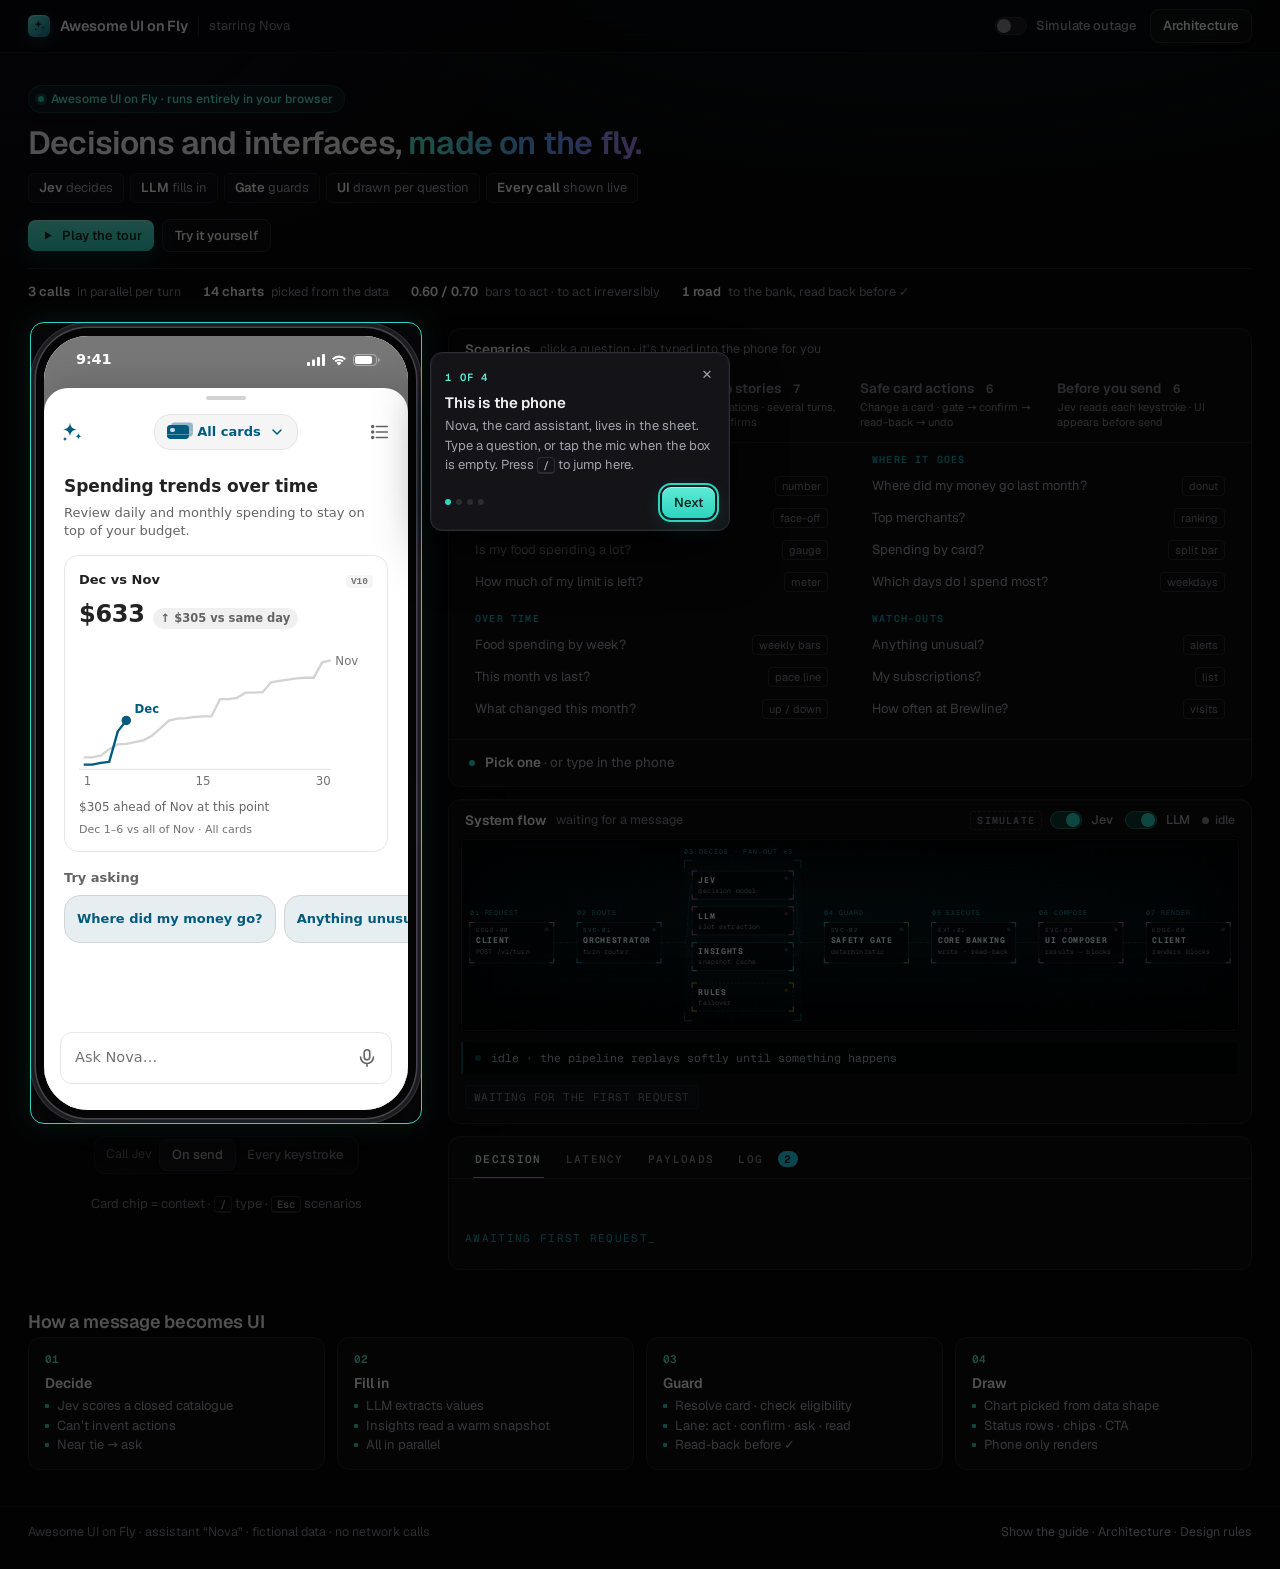
==== index.html @ 63ccb76f "Publish Awesome UI on Fly showcase" ====
<!doctype html>
<html lang="en">
<head>
  <meta charset="utf-8">
  <meta http-equiv="Content-Security-Policy" content="default-src 'self'; script-src 'self'; style-src 'self' 'unsafe-inline'; img-src 'self' data:; font-src 'self'; connect-src 'none'; media-src 'none'; object-src 'none'; frame-src 'none'; worker-src 'none'; base-uri 'self'; form-action 'none'">
  <meta name="viewport" content="width=device-width, initial-scale=1">
  <title>Awesome UI on Fly</title>
  <meta name="description" content="A card assistant that decides and builds its UI on the fly — with every model call, score and latency visible.">
  <link rel="icon" href="data:image/svg+xml,%3Csvg xmlns=%22http://www.w3.org/2000/svg%22 viewBox=%220 0 32 32%22%3E%3Crect width=%2232%22 height=%2232%22 rx=%228%22 fill=%22%230e7490%22/%3E%3Cpath fill=%22%23ecfeff%22 d=%22M13 6c.7 5.8 3.4 8.5 9.2 9.2-5.8.7-8.5 3.4-9.2 9.2-.7-5.8-3.4-8.5-9.2-9.2 5.8-.7 8.5-3.4 9.2-9.2z%22/%3E%3C/svg%3E">
  <meta name="theme-color" content="#08080a">
  <meta property="og:title" content="Awesome UI on Fly">
  <meta property="og:description" content="Decisions and interfaces made on the fly — every model call, score and timing shown live.">
  <meta property="og:type" content="website">
  <!-- Share preview. Once the site is live, change og-image.png below to its FULL address,
       e.g. https://<you>.github.io/<repo>/og-image.png — LinkedIn and Facebook need an absolute URL. -->
  <meta property="og:image" content="og-image.png">
  <meta property="og:image:width" content="1200">
  <meta property="og:image:height" content="630">
  <meta property="og:image:alt" content="Awesome UI on Fly — a phone drawing a spending chart on the fly, beside a live HUD of the Jev, LLM and insights calls.">
  <meta name="twitter:card" content="summary_large_image">
  <meta name="twitter:title" content="Awesome UI on Fly">
  <meta name="twitter:description" content="Decisions and interfaces made on the fly — every model call, score and timing shown live.">
  <meta name="twitter:image" content="og-image.png">
  <link rel="preload" href="fonts/geist.woff2" as="font" type="font/woff2" crossorigin>
  <link rel="stylesheet" href="site.css?v=39">
  <link rel="stylesheet" href="phone.css?v=39">
</head>
<body>
  <header class="top">
    <a class="brand" href="#"><span class="mark"><svg viewBox="0 0 24 24"><use href="#i-sparkle"/></svg></span><b>Awesome UI on Fly</b><span class="tagline">starring Nova</span></a>
    <label class="tg" title="Simulation only — no real model is called. Jev and the LLM time out; the rules fallback answers."><input type="checkbox" id="outage" aria-label="Simulate a model outage"><span></span><b class="full">Simulate outage</b><b class="short">Outage</b></label>
    <a class="btn sm" href="architecture.html"><span class="full">Architecture</span><span class="short">Docs</span></a>
  </header>

  <section class="hero">
    <span class="eyebrow"><i></i>Awesome UI on Fly · runs entirely in your browser</span>
      <h1>Decisions and interfaces, <em>made on the fly.</em></h1>
      <ul class="points">
        <li><b>Jev</b> decides</li><li><b>LLM</b> fills in</li><li><b>Gate</b> guards</li><li><b>UI</b> drawn per question</li><li><b>Every call</b> shown live</li>
      </ul>
      <div class="hero-cta">
        <button class="btn primary" id="tour"><svg viewBox="0 0 24 24" fill="currentColor"><path d="M8 5.5v13l10.5-6.5z"/></svg>Play the tour</button>
        <a class="btn" href="#try">Try it yourself</a>
      </div>
    <div class="stats">
      <span class="stat"><b>3 calls</b>in parallel per turn</span>
      <span class="stat"><b>14 charts</b>picked from the data</span>
      <span class="stat"><b>0.60 / 0.70</b>bars to act · to act irreversibly</span>
      <span class="stat"><b>1 road</b>to the bank, read back before ✓</span>
    </div>
  </section>

  <main class="stage">
    <section class="phone-col">
      <div class="phone">
        <div class="screen">
          <div class="statusbar" id="statusbar"><span id="clock">9:41</span>
            <span class="sb-icons">
              <svg viewBox="0 0 18 12"><rect x="0" y="8" width="3" height="4" rx="1" fill="currentColor"/><rect x="5" y="5.5" width="3" height="6.5" rx="1" fill="currentColor"/><rect x="10" y="3" width="3" height="9" rx="1" fill="currentColor"/><rect x="15" y="0" width="3" height="12" rx="1" fill="currentColor"/></svg>
              <svg viewBox="0 0 16 12"><path d="M8 11.5 5.6 9a3.4 3.4 0 0 1 4.8 0zM3.4 6.8a6.5 6.5 0 0 1 9.2 0l-1.5 1.5a4.4 4.4 0 0 0-6.2 0zM1 4.4a9.9 9.9 0 0 1 14 0l-1.5 1.5a7.8 7.8 0 0 0-11 0z" fill="currentColor"/></svg>
              <svg viewBox="0 0 27 12"><rect x=".5" y=".5" width="23" height="11" rx="3.5" fill="none" stroke="currentColor" opacity=".4"/><rect x="2" y="2" width="17" height="8" rx="2" fill="currentColor"/><path d="M25 4v4a2 2 0 0 0 0-4z" fill="currentColor" opacity=".4"/></svg>
            </span>
          </div>

          <div class="host" id="host"></div>
          <button class="fab" id="fab" aria-label="Open Nova"><svg viewBox="0 0 24 24"><use href="#i-sparkle"/></svg><span class="dot"></span></button>
          <div class="scrim off" id="scrim"></div>

          <section class="sheet off" id="sheet" aria-label="Nova assistant">
            <button class="handle" id="handle" aria-label="Close"></button>
            <header class="sheet-head" id="sheet-head">
              <span class="sparkle"><svg viewBox="0 0 24 24"><use href="#i-sparkle"/></svg></span>
              <button class="card-chip" id="card-chip" aria-haspopup="dialog"></button>
              <button class="icon-btn" id="activity" aria-label="What Nova changed"><svg viewBox="0 0 24 24" fill="none" stroke="currentColor" stroke-width="1.8" stroke-linecap="round"><path d="M8 6h12M8 12h12M8 18h12"/><circle cx="4" cy="6" r="1" fill="currentColor"/><circle cx="4" cy="12" r="1" fill="currentColor"/><circle cx="4" cy="18" r="1" fill="currentColor"/></svg><span class="badge" id="badge"></span></button>
            </header>
            <div class="chat" id="chat"></div>
            <div class="tray" id="tray" hidden></div>
            <form class="inputbar" id="composer" autocomplete="off">
              <input id="input" placeholder="Ask Nova…" aria-label="Message Nova">
              <button class="trail" id="trail" aria-label="Send">
                <svg class="i-mic" viewBox="0 0 24 24" fill="none" stroke="currentColor" stroke-width="1.8" stroke-linecap="round"><rect x="9" y="3" width="6" height="11" rx="3"/><path d="M5 11a7 7 0 0 0 14 0M12 18v3"/></svg>
                <svg class="i-send" viewBox="0 0 24 24"><path d="M3.4 20.4 21 12 3.4 3.6l-.01 6.53L15 12 3.39 13.87z" fill="currentColor"/></svg>
              </button>
            </form>
          </section>

          <div class="picker" id="picker" hidden></div>
        </div>
      </div>
      <div class="under">
        <div class="seg" id="mode-seg" role="radiogroup" aria-label="When to call Jev"><span class="seg-l">Call Jev</span><button data-mode="send" class="on" role="radio" aria-checked="true">On send</button><button data-mode="live" role="radio" aria-checked="false">Every keystroke</button></div>
        <p class="caption">Card chip = context · <span class="kbd">/</span> type · <span class="kbd">Esc</span> scenarios</p>
      </div>
    </section>

    <section class="inspector">
      <div class="panel" id="try">
        <div class="ph"><h2>Scenarios</h2><small>click a question · it’s typed into the phone for you</small></div>
        <div class="scen-tabs" id="scen-tabs" role="tablist" aria-label="Scenario groups"></div>
        <div class="scen" id="scenarios" role="tabpanel"></div>
        <div class="narrate" id="narrate"><span class="np"><i class="np-dot"></i><span><b>Pick one</b> · or type in the phone</span></span></div>
      </div>

      <div class="panel" id="flow-panel">
        <div class="ph"><h2>System flow</h2><small id="trace-label">waiting for a message</small><div class="r"><span class="sim-l" title="Simulation only — no real model is called">Simulate</span><label class="tg" title="Simulation only · turn Jev off and the LLM decides instead; the typing tray goes quiet"><input type="checkbox" data-model="jev" checked aria-label="Simulate Jev up or down"><span></span>Jev</label><label class="tg" title="Simulation only · turn the LLM off and rules extract the values"><input type="checkbox" data-model="llm" checked aria-label="Simulate LLM up or down"><span></span>LLM</label><span class="live" id="live"><i></i>idle</span></div></div>
        <div class="flow-wrap"><svg id="flow" role="img" aria-label="Request pipeline: client, orchestrator, then Jev, LLM and Insights in parallel (rules as fallback), safety gate, core banking, UI composer, back to the client. It animates each live request; the line below describes the current stage."></svg></div>
        <div class="flow-say" id="flow-say"><i></i><span>idle · the pipeline replays softly until something happens</span></div>
        <div class="summary" id="summary"><span>Waiting for the first request</span></div>
      </div>

      <div class="panel" id="inspect-panel">
        <div class="tabbar" role="tablist" aria-label="Request details">
          <button role="tab" id="t-scores" aria-controls="p-scores" data-tab="scores" class="on">Decision</button>
          <button role="tab" id="t-latency" aria-controls="p-latency" data-tab="latency">Latency</button>
          <button role="tab" id="t-payload" aria-controls="p-payload" data-tab="payload">Payloads</button>
          <button role="tab" id="t-log" aria-controls="p-log" data-tab="log">Log <i id="log-count"></i></button>
        </div>
        <div class="tab on" id="p-scores" role="tabpanel" aria-labelledby="t-scores" data-pane="scores">
          <div class="sub"><small id="scores-text"></small><div id="score-tabs" class="mini-tabs" role="tablist" aria-label="Message parts"></div></div>
          <div id="scores"><p class="hud-empty">awaiting first request<i>_</i></p></div>
        </div>
        <div class="tab" id="p-latency" role="tabpanel" aria-labelledby="t-latency" data-pane="latency"><div id="waterfall"><p class="empty hud-empty">awaiting first request<i>_</i></p></div></div>
        <div class="tab" id="p-payload" role="tabpanel" aria-labelledby="t-payload" data-pane="payload">
          <div class="sub"><small id="json-title">Click a row in Latency to inspect it</small>
            <div class="mini-tabs" id="side-tabs" role="tablist" aria-label="Payload side"><button role="tab" data-side="req">Request</button><button role="tab" data-side="res" class="on">Response</button></div></div>
          <pre id="json" class="json"><span class="hud-empty">select a span in Latency<i>_</i></span></pre>
        </div>
        <div class="tab" id="p-log" role="tabpanel" aria-labelledby="t-log" data-pane="log"><ol id="log" class="log"></ol></div>
      </div>
    </section>
  </main>

  <section class="how">
    <h2>How a message becomes UI</h2>
    <div class="steps">
      <div class="step"><b>Decide</b><ul><li>Jev scores a closed catalogue</li><li>Can’t invent actions</li><li>Near tie → ask</li></ul></div>
      <div class="step"><b>Fill in</b><ul><li>LLM extracts values</li><li>Insights read a warm snapshot</li><li>All in parallel</li></ul></div>
      <div class="step"><b>Guard</b><ul><li>Resolve card · check eligibility</li><li>Lane: act · confirm · ask · read</li><li>Read-back before ✓</li></ul></div>
      <div class="step"><b>Draw</b><ul><li>Chart picked from data shape</li><li>Status rows · chips · CTA</li><li>Phone only renders</li></ul></div>
    </div>
  </section>

  <footer class="foot"><span>Awesome UI on Fly · assistant “Nova” · fictional data · no network calls</span><span><button class="linkish" id="guide-again" type="button">Show the guide</button> · <a href="architecture.html">Architecture</a> · <a href="architecture.html#rules">Design rules</a></span></footer>

  <svg width="0" height="0" style="position:absolute" aria-hidden="true"><defs>
    <symbol id="i-sparkle" viewBox="0 0 24 24"><path fill="currentColor" d="M10 2.5c.5 4.4 2.6 6.5 7 7-4.4.5-6.5 2.6-7 7-.5-4.4-2.6-6.5-7-7 4.4-.5 6.5-2.6 7-7zM18.5 13c.25 2 1.2 3 3.2 3.2-2 .25-3 1.2-3.2 3.2-.25-2-1.2-3-3.2-3.2 2-.25 3-1.2 3.2-3.2zM5 16.5c.2 1.5.9 2.2 2.4 2.4-1.5.2-2.2.9-2.4 2.4-.2-1.5-.9-2.2-2.4-2.4 1.5-.2 2.2-.9 2.4-2.4z"/></symbol>
  </defs></svg>

  <script src="js/a11y.js?v=39"></script>
  <script src="js/flowgraph.js?v=39"></script>
  <script src="js/data.js?v=39"></script>
  <script src="js/jev.js?v=39"></script>
  <script src="js/llm.js?v=39"></script>
  <script src="js/insights.js?v=39"></script>
  <script src="js/engine.js?v=39"></script>
  <script src="js/charts.js?v=39"></script>
  <script src="js/phone.js?v=39"></script>
  <script src="js/inspector.js?v=39"></script>
  <script src="js/main.js?v=39"></script>
  <script src="js/guide.js?v=39"></script>
</body>
</html>
---- site.css ----
/* Site chrome: everything outside the phone. */
/* Geist + Geist Mono (SIL Open Font License, fonts/OFL.txt) — bundled, no network. */
@font-face { font-family: "Geist"; src: url("fonts/geist.woff2") format("woff2"); font-weight: 100 900; font-style: normal; font-display: swap; }
@font-face { font-family: "Geist Mono"; src: url("fonts/geist-mono.woff2") format("woff2"); font-weight: 100 900; font-style: normal; font-display: swap; }

:root {
  --bg: #08080a; --surface: #0e0e11; --surface-2: #141418; --surface-3: #1b1b21;
  --border: #212127; --border-2: #2c2c34; --text: #f2f2f4; --text-2: #a3a3ad; --text-3: #86868f; --hud-dim: #22d3eebb; --hud-mute: #7f959a;
  --accent: #2dd4bf; --accent-2: #5eead4; --accent-dim: #0c2f2b; --blue: #60a5fa; --violet: #a78bfa; --pink: #f472b6;
  --ok: #4ade80; --warn: #fbbf24; --bad: #f87171;
  --display: "Geist", "SF Pro Display", -apple-system, BlinkMacSystemFont, "Segoe UI Variable Display", "Segoe UI", system-ui, sans-serif;
  --sans: "Geist", "SF Pro Text", -apple-system, BlinkMacSystemFont, "Segoe UI Variable Text", "Segoe UI", system-ui, sans-serif;
  --mono: "Geist Mono", "SF Mono", ui-monospace, "JetBrains Mono", Menlo, Consolas, monospace;
  --ease: cubic-bezier(.2, .7, .3, 1);
  font-family: var(--sans); -webkit-font-smoothing: antialiased; -moz-osx-font-smoothing: grayscale; font-feature-settings: "ss01", "ss02";
}
* { box-sizing: border-box; }
html { background: var(--bg); scroll-behavior: smooth; }
body { margin: 0; color: var(--text); font-size: 14px; line-height: 1.5; min-height: 100vh;
  background:
    radial-gradient(1100px 520px at 72% -180px, #0f3b3a66, transparent 70%),
    radial-gradient(700px 400px at 5% 0%, #1b1a3a55, transparent 70%),
    var(--bg); }
body::before { content: ""; position: fixed; inset: 0; pointer-events: none; z-index: -1; opacity: .35;
  background-image: radial-gradient(#ffffff14 1px, transparent 1px); background-size: 24px 24px;
  mask-image: linear-gradient(to bottom, #000, transparent 70%); }
button { font: inherit; color: inherit; cursor: pointer; }
button:disabled { cursor: default; }
a { color: inherit; }
:focus-visible { outline: 2px solid var(--accent); outline-offset: 2px; border-radius: 6px; }

/* ── top bar ─────────────────────────────────────────────────────────── */
.top { position: sticky; top: 0; z-index: 40; display: flex; align-items: center; gap: 14px; padding: 9px 28px;
  background: #08080ab8; backdrop-filter: saturate(160%) blur(14px); border-bottom: 1px solid #ffffff0d; flex-wrap: wrap; }
.brand { display: flex; align-items: center; gap: 10px; margin-right: auto; text-decoration: none; }
.mark { width: 22px; height: 22px; border-radius: 6px; display: grid; place-items: center; color: #042522;
  background: linear-gradient(140deg, #5eead4, #0e7490); box-shadow: inset 0 1px 0 #ffffff55, 0 4px 14px #2dd4bf33; }
.mark svg { width: 13px; height: 13px; }
.brand b { font: 600 14.5px var(--display); letter-spacing: -.2px; }
.brand .tagline { color: var(--text-3); font-size: 13px; padding-left: 10px; border-left: 1px solid var(--border-2); }
.seg { display: inline-flex; background: #ffffff08; border: 1px solid var(--border); border-radius: 10px; padding: 3px; }
.seg button { border: 0; background: none; color: var(--text-2); border-radius: 7px; padding: 5px 12px; font-size: 13px; font-weight: 500; transition: background .2s, color .2s; }
.seg button.on { background: var(--surface-3); color: var(--text); box-shadow: 0 0 0 1px var(--border-2), 0 2px 6px #0008; }
.seg-l { align-self: center; color: var(--text-3); font-size: 12.5px; padding: 0 8px; }
.tg { display: inline-flex; align-items: center; gap: 9px; color: var(--text-2); font-size: 13px; font-weight: 500; cursor: pointer; user-select: none; }
.tg input { position: absolute; opacity: 0; pointer-events: none; }
.tg span { width: 32px; height: 18px; border-radius: 99px; background: var(--surface-3); box-shadow: inset 0 0 0 1px var(--border-2); position: relative; transition: .2s; }
.tg span::after { content: ""; position: absolute; top: 2px; left: 2px; width: 14px; height: 14px; border-radius: 50%; background: var(--text-3); transition: .25s var(--ease); }
.tg input:checked + span { background: #3a2a0c; box-shadow: inset 0 0 0 1px #7a5714; }
.tg input:checked + span::after { left: 16px; background: var(--warn); }
.tg input:focus-visible + span { outline: 2px solid var(--accent); outline-offset: 2px; }
.btn { display: inline-flex; align-items: center; gap: 7px; border: 1px solid var(--border-2); border-radius: 8px; padding: 6px 12px; font-size: 13px; font-weight: 550;
  color: var(--text); text-decoration: none; background: #ffffff06; transition: border-color .2s, background .2s, transform .2s var(--ease); }
.btn:hover { border-color: #ffffff30; background: #ffffff0c; }
.btn:active { transform: translateY(1px); }
.btn.primary { border: 0; color: #042522; background: linear-gradient(180deg, #5eead4, #2dd4bf); box-shadow: inset 0 1px 0 #ffffff66, 0 6px 20px #2dd4bf33; }
.btn.primary:hover { filter: brightness(1.06); }
.btn.sm { padding: 6px 12px; font-size: 13px; border-radius: 9px; }
.btn svg { width: 15px; height: 15px; }

/* ── hero ────────────────────────────────────────────────────────────── */
.hero { max-width: 1320px; margin: 0 auto; padding: 32px 28px 18px; }
.eyebrow { display: inline-flex; align-items: center; gap: 7px; font-size: 12px; font-weight: 550; color: var(--accent-2); background: #2dd4bf12; border: 1px solid #2dd4bf30; border-radius: 99px; padding: 4px 11px 4px 9px; }
.eyebrow i { width: 6px; height: 6px; border-radius: 50%; background: var(--accent); box-shadow: 0 0 0 3px #2dd4bf33; animation: breathe-dot 2s infinite; }
@keyframes breathe-dot { 50% { box-shadow: 0 0 0 6px #2dd4bf00; } }
.hero h1 { margin: 12px 0 0; font: 600 clamp(24px, 2.6vw, 32px)/1.15 var(--display); letter-spacing: -.025em; }
.hero h1 em { font-style: normal; background: linear-gradient(95deg, #5eead4 10%, #60a5fa 55%, #a78bfa 95%); -webkit-background-clip: text; background-clip: text; color: transparent; }
.hero p { margin: 8px 0 0; color: var(--text-2); font-size: 14.5px; line-height: 1.55; max-width: 720px; }
.hero-cta { display: flex; gap: 8px; margin-top: 16px; flex-wrap: wrap; align-items: center; }
.stats { display: flex; flex-wrap: wrap; gap: 6px 22px; margin-top: 16px; padding-top: 14px; border-top: 1px solid var(--border); }
.stat { display: flex; align-items: baseline; gap: 7px; font-size: 12.5px; color: var(--text-3); }
.stat b { font: 600 13px var(--sans); color: var(--text); font-variant-numeric: tabular-nums; }

/* ── layout ──────────────────────────────────────────────────────────── */
.stage { display: grid; grid-template-columns: 396px minmax(0, 1fr); gap: 24px; padding: 8px 28px 32px; max-width: 1320px; margin: 0 auto; align-items: start; }
.phone-col { position: sticky; top: 76px; }
.caption { color: var(--text-3); font-size: 13px; text-align: center; margin: 16px auto 0; max-width: 320px; }
.inspector { display: grid; gap: 12px; min-width: 0; }
.panel { background: var(--surface); border: 1px solid var(--border); border-radius: 12px; min-width: 0;
  box-shadow: 0 1px 0 #ffffff08 inset, 0 20px 40px -24px #000a; }
.ph { display: flex; align-items: center; gap: 10px; padding: 11px 16px 9px; }
.ph h2 { margin: 0; font: 600 13.5px var(--sans); letter-spacing: -.01em; color: var(--text); white-space: nowrap; }
.ph small { color: var(--text-3); font-size: 12.5px; overflow: hidden; text-overflow: ellipsis; white-space: nowrap; min-width: 0; }
.ph .r { margin-left: auto; display: flex; gap: 8px; align-items: center; }
.live { display: inline-flex; align-items: center; gap: 6px; font-size: 12px; font-weight: 550; color: var(--text-3); white-space: nowrap; }
.live i { width: 7px; height: 7px; border-radius: 50%; background: var(--text-3); }
.live.on { color: var(--accent-2); } .live.on i { background: var(--accent); box-shadow: 0 0 10px var(--accent); animation: breathe-dot 1.2s infinite; }
.empty { color: var(--text-3); font-size: 14px; margin: 6px 0; }
.foot { max-width: 1320px; margin: 0 auto; display: flex; justify-content: space-between; gap: 16px; flex-wrap: wrap; color: var(--text-3); font-size: 12.5px; padding: 16px 28px 28px; border-top: 1px solid #ffffff0a; }
.foot a { color: var(--text-2); text-decoration: none; } .foot a:hover { color: var(--text); }

/* ── scenarios ───────────────────────────────────────────────────────── */
.scen-tabs { display: flex; gap: 4px; padding: 0 16px; border-bottom: 1px solid var(--border); overflow-x: auto; scrollbar-width: none; }
.scen-tabs button { border: 0; background: none; color: var(--text-3); padding: 8px 2px 10px; margin: 0 8px -1px; font-size: 13.5px; font-weight: 550; border-bottom: 2px solid transparent; white-space: nowrap; transition: color .2s; }
.scen-tabs button:hover { color: var(--text-2); }
.scen-tabs button.on { color: var(--text); border-bottom-color: var(--accent); }
.scen-tabs button span { font-size: 12px; color: var(--text-3); margin-left: 6px; font-variant-numeric: tabular-nums; }
.scen { padding: 10px 16px 14px; }
.scen-intro { margin: 0 0 10px; font-size: 12.5px; color: var(--text-3); }
.scen-cols { display: grid; grid-template-columns: repeat(auto-fit, minmax(260px, 1fr)); gap: 14px 24px; }
.scen-col > small { display: block; font: 600 10px var(--mono); letter-spacing: .12em; text-transform: uppercase; color: var(--hud-dim); padding: 0 10px 4px; }
.sc-card { display: flex; align-items: center; justify-content: space-between; gap: 10px; width: 100%; min-height: 32px; padding: 5px 10px; border: 0; border-radius: 6px; background: none;
  color: var(--text-2); font-size: 13px; text-align: left; transition: background .15s, color .15s; position: relative; }
.sc-card span { line-height: 1.35; }
.sc-card em { flex: none; font-style: normal; font-size: 11px; color: var(--text-3); border: 1px solid var(--border-2); border-radius: 4px; padding: 0 6px; line-height: 18px; }
.sc-card:hover { background: #ffffff0a; color: var(--text); }
.sc-card.on { background: #2dd4bf14; color: var(--text); }
.sc-card.on::before { content: ""; position: absolute; left: 0; top: 8px; bottom: 8px; width: 2px; border-radius: 2px; background: var(--accent); }
.sc-card.on em { color: var(--accent-2); border-color: #2dd4bf55; }
.scen.playing .sc-card:not(.on) { opacity: .45; pointer-events: none; }
@keyframes rise { from { opacity: 0; transform: translateY(6px); } }
.narrate { display: flex; gap: 10px; align-items: flex-start; margin: 0; padding: 12px 20px 14px; border-top: 1px solid var(--border); color: var(--text-2); font-size: 13.5px; line-height: 1.5; }
.narrate::before { content: ""; flex: none; width: 6px; height: 6px; border-radius: 50%; background: var(--accent); margin-top: 7px; }
.narrate b { color: var(--text); font-weight: 600; } .narrate em { color: var(--text-3); font-style: normal; }

/* ── system flow: control-room HUD ─────────────────────────────────── */
.flow-wrap { position: relative; margin: 0 12px; border: 1px solid #22d3ee1f; border-radius: 4px; overflow: hidden;
  background: radial-gradient(120% 90% at 50% 40%, #04161a 0%, #020506 70%); box-shadow: inset 0 0 60px #000, 0 0 0 1px #000; }
.flow-wrap::after { content: ""; position: absolute; inset: 0; pointer-events: none; mix-blend-mode: overlay; opacity: .5;
  background: repeating-linear-gradient(0deg, #ffffff08 0 1px, transparent 1px 3px); animation: flicker 6s steps(1) infinite; }
.flow-wrap::before { content: ""; position: absolute; left: 0; right: 0; height: 60px; top: -60px; pointer-events: none; z-index: 1;
  background: linear-gradient(180deg, transparent, #22d3ee0c, transparent); animation: sweep 7s linear infinite; }
@keyframes sweep { to { transform: translateY(420px); } }
@keyframes flicker { 0%, 100% { opacity: .5; } 47% { opacity: .42; } 48% { opacity: .6; } }
.flow-svg { width: 100%; height: auto; display: block; position: relative; }
.flow-svg text { font-family: var(--mono); }
.flow-svg .stage-t { fill: var(--hud-dim); font-size: 8.5px; letter-spacing: .14em; text-transform: uppercase; }
.flow-svg .group { fill: #22d3ee05; stroke: #22d3ee1c; stroke-dasharray: 2 4; }
.flow-svg .group-br { fill: none; stroke: #22d3ee66; stroke-width: 1.2; }
.flow-svg .group-div { stroke: #22d3ee1a; stroke-dasharray: 1 4; }
.flow-svg .edge { fill: none; stroke: #22d3ee26; stroke-width: 1; transition: stroke .3s; }
.flow-svg .edge.fallback { stroke: #facc1522; stroke-dasharray: 2 4; }
.flow-svg .edge.hot { stroke: #22d3ee70; }
.flow-svg .flowline { fill: none; stroke: transparent; stroke-width: 1; stroke-dasharray: 1 7; pointer-events: none; }
.flow-svg .flowline.on { stroke: #22d3ee60; animation: march 1.1s linear infinite; }
@keyframes march { to { stroke-dashoffset: -16; } }
.flow-svg .comet { fill: none; stroke-width: 2.2; stroke-linecap: round; filter: url(#glow); }
.flow-svg .comet.ghost { stroke-width: 1.4; opacity: .55; }
.flow-svg .node rect.bg { fill: #03090bcc; stroke: color-mix(in srgb, var(--nc) 22%, transparent); stroke-width: 1; transition: stroke .3s, fill .3s; }
.flow-svg .node .br { fill: none; stroke: color-mix(in srgb, var(--nc) 70%, transparent); stroke-width: 1.3; transition: stroke .3s; }
.flow-svg .node .scan { fill: var(--nc); opacity: 0; }
.flow-svg .node .led { fill: color-mix(in srgb, var(--nc) 35%, #000); transition: fill .3s; }
.flow-svg .node .id { fill: color-mix(in srgb, var(--nc) 70%, #fff); font-size: 7.5px; letter-spacing: .12em; opacity: .7; }
.flow-svg .node .t { fill: #e6f6f8; font-size: 10.5px; font-weight: 700; letter-spacing: .08em; }
.flow-svg .node .s { fill: #7b8f94; font-size: 8.5px; letter-spacing: .02em; }
.flow-svg .node .ms { fill: var(--nc); font-size: 9px; font-weight: 700; }
.flow-svg .node { transition: opacity .35s; }
.flow-svg .node.active rect.bg { fill: color-mix(in srgb, var(--nc) 9%, #03090b); stroke: var(--nc); }
.flow-svg .node.active .br { stroke: var(--nc); filter: url(#glow); }
.flow-svg .node.active .led { fill: var(--nc); filter: url(#glow); animation: blinkdot .5s steps(2) infinite; }
.flow-svg .node.active .scan { opacity: .5; animation: nodescan 1.1s linear infinite; }
@keyframes nodescan { from { transform: translateY(0); } to { transform: translateY(48px); } }
.flow-svg .node.row.active .scan { animation-name: nodescan-row; } @keyframes nodescan-row { to { transform: translateY(32px); } }
.flow-svg .node.done .led { fill: var(--nc); }
.flow-svg .node.done .br { stroke: var(--nc); }
.flow-svg .node.bad rect.bg, .flow-svg .node.bad .br { stroke: #ff3b5c; } .flow-svg .node.bad .led { fill: #ff3b5c; } .flow-svg .node.bad .ms { fill: #ff3b5c; }
.flow-svg .node.idle { opacity: .3; }
.flow-svg .node.fb rect.bg { stroke-dasharray: 2 3; fill: transparent; }
.flow-svg .node.switchable { cursor: pointer; }
.flow-svg .node.switchable:hover .br { stroke: #fff; }
.flow-svg .node.off { opacity: .22 !important; }
.flow-svg .node.off rect.bg { stroke-dasharray: 2 3; fill: transparent; }
.flow-svg .node.off .t { text-decoration: line-through; }
@keyframes blinkdot { 50% { opacity: .2; } }
.summary { display: flex; flex-wrap: wrap; gap: 6px; padding: 10px 16px 14px; }
.summary span { display: inline-flex; align-items: baseline; gap: 6px; font: 11px var(--mono); letter-spacing: .04em; text-transform: uppercase; color: var(--text-3); background: #22d3ee06; border: 1px solid #22d3ee1a; border-radius: 3px; padding: 4px 8px; }
.summary b { font-weight: 700; color: #e6f6f8; text-transform: none; }
.summary .tot { border-color: #22d3ee55; background: #22d3ee10; } .summary .tot b { color: #67e8f9; text-shadow: 0 0 8px #22d3ee88; }

/* ── tabs ────────────────────────────────────────────────────────────── */
.tabbar { display: flex; gap: 4px; padding: 6px 16px 0; border-bottom: 1px solid var(--border); overflow-x: auto; scrollbar-width: none; }
.tabbar button { border: 0; background: none; color: var(--text-3); padding: 8px 2px 10px; margin: 0 8px -1px; font-size: 13px; font-weight: 550; border-bottom: 2px solid transparent; white-space: nowrap; transition: color .2s; }
.tabbar button:hover { color: var(--text-2); }
.tabbar button.on { color: var(--text); border-bottom-color: var(--text); }
.tabbar i { font: 600 10.5px var(--sans); font-style: normal; background: var(--accent); color: #042522; border-radius: 99px; padding: 1px 6px; margin-left: 6px; }
.tabbar i:empty { display: none; }
.tab { display: none; padding: 14px 16px 16px; min-height: 260px; } .tab.on { display: block; animation: fade .2s; }
@keyframes fade { from { opacity: 0; } }
.sub { display: flex; justify-content: space-between; align-items: center; gap: 10px; margin-bottom: 14px; min-height: 24px; }
.sub small { color: var(--text-3); font-size: 13px; overflow: hidden; text-overflow: ellipsis; white-space: nowrap; }
.mini-tabs { display: flex; gap: 2px; background: #ffffff08; border: 1px solid var(--border); border-radius: 9px; padding: 2px; }
.mini-tabs:empty { display: none; }
.mini-tabs button { border: 0; background: none; border-radius: 7px; padding: 3px 10px; color: var(--text-3); font-size: 12.5px; font-weight: 500; }
.mini-tabs button.on { color: var(--text); background: var(--surface-3); }

/* decision */
.dec-grid { display: grid; grid-template-columns: minmax(0, 1.2fr) minmax(0, 1fr); gap: 24px; }
.route { display: flex; gap: 8px; margin-bottom: 12px; flex-wrap: wrap; }
.route span { font-size: 12.5px; color: var(--text-3); background: #ffffff06; border: 1px solid var(--border); border-radius: 8px; padding: 4px 9px; }
.route b { font-weight: 600; font-variant-numeric: tabular-nums; color: var(--text); margin-left: 6px; }
.route em { font-size: 12.5px; color: var(--warn); font-style: normal; align-self: center; }
.sc { display: grid; grid-template-columns: minmax(0, 1.1fr) minmax(0, 1fr) 40px; gap: 14px; align-items: center; padding: 7px 10px; border-radius: 8px; }
.sc.chosen { background: #4ade800d; box-shadow: inset 2px 0 0 var(--ok); }
.sc.cand { background: #a78bfa12; box-shadow: inset 2px 0 0 var(--violet); }
.sc-l { font-size: 13px; color: var(--text-2); white-space: nowrap; overflow: hidden; text-overflow: ellipsis; }
.sc.chosen .sc-l, .sc.cand .sc-l { color: var(--text); font-weight: 550; }
.sc-l small { font-size: 10.5px; font-weight: 500; color: var(--text-3); border: 1px solid var(--border-2); border-radius: 5px; padding: 0 5px; margin-left: 6px; }
.sc-t { position: relative; height: 6px; background: #ffffff0d; border-radius: 99px; }
.sc-t i { position: absolute; inset: 0 auto 0 0; border-radius: 99px; background: #4b4b55; transition: width .45s var(--ease); }
.sc-t i.pass { background: linear-gradient(90deg, #0e7490, var(--accent)); box-shadow: 0 0 10px #2dd4bf55; }
.sc-t b { position: absolute; top: -5px; bottom: -5px; width: 1.5px; background: var(--text-2); opacity: .6; border-radius: 1px; }
.sc-v { font-size: 13px; text-align: right; color: var(--text-2); font-variant-numeric: tabular-nums; }
.verdict { font-size: 13px; color: var(--text-2); background: var(--surface-2); border: 1px solid var(--border); border-radius: 12px; padding: 12px 14px; line-height: 1.5; }
.verdict b { display: inline-block; font: 650 11px var(--sans); letter-spacing: .06em; margin: 0 8px 4px 0; padding: 3px 7px; border-radius: 6px; background: var(--surface-3); color: var(--text); }
.v-action b { background: #4ade801f; color: var(--ok); } .v-candidates b { background: #a78bfa24; color: var(--violet); }
.v-handoff b { background: #60a5fa24; color: var(--blue); } .v-ambiguous b, .v-none b { background: #fbbf2424; color: var(--warn); }
.v-unsupported b { background: #f8717124; color: var(--bad); }
.legend { display: flex; gap: 16px; margin-top: 14px; font-size: 12.5px; color: var(--text-3); flex-wrap: wrap; }
.legend span::before { content: ""; display: inline-block; width: 8px; height: 8px; border-radius: 2px; margin-right: 6px; background: var(--c); }
.told { margin-top: 12px; border: 1px solid var(--border); border-radius: 12px; overflow: hidden; }
.told > small { display: block; font-size: 12.5px; font-weight: 600; color: var(--text-2); padding: 10px 14px; background: #ffffff05; border-bottom: 1px solid var(--border); }
.kv { display: grid; grid-template-columns: auto 1fr; font-size: 13px; }
.kv span, .kv b { padding: 8px 14px; border-bottom: 1px solid var(--border); }
.kv span { color: var(--text-3); white-space: nowrap; } .kv b { font-weight: 500; color: var(--text); }
.kv > :nth-last-child(-n+2) { border-bottom: 0; }
.kv + .kv { border-top: 1px solid var(--border); }

/* waterfall */
.wf-row { display: grid; grid-template-columns: 190px minmax(0, 1fr) 64px; gap: 14px; align-items: center; width: 100%; border: 0; background: none; padding: 6px 8px; border-radius: 8px; text-align: left; transition: background .15s; }
.wf-row:hover, .wf-row.sel { background: #ffffff08; }
.wf-name { font-size: 12.5px; color: var(--text-2); white-space: nowrap; overflow: hidden; text-overflow: ellipsis; display: flex; align-items: center; gap: 8px; }
.wf-name::before { content: ""; flex: none; width: 8px; height: 8px; border-radius: 3px; background: var(--nc); }
.wf-track { position: relative; height: 18px; }
.wf-track::before { content: ""; position: absolute; left: 0; right: 0; top: 50%; border-top: 1px dashed #ffffff12; }
.wf-track i { position: absolute; top: 3px; bottom: 3px; border-radius: 4px; background: var(--nc); box-shadow: 0 0 12px color-mix(in srgb, var(--nc) 40%, transparent); }
.wf-row.bad .wf-track i { background: repeating-linear-gradient(45deg, var(--bad) 0 4px, #7f1d1d 4px 8px); }
.wf-ms { font-size: 13px; text-align: right; color: var(--text-2); font-variant-numeric: tabular-nums; }
.wf-row.bad .wf-ms { color: var(--bad); }
.wf-axis { display: grid; grid-template-columns: 190px minmax(0, 1fr) 64px; gap: 14px; padding: 10px 8px 0; margin-top: 8px; border-top: 1px solid var(--border); font-size: 12px; color: var(--text-3); font-variant-numeric: tabular-nums; }
.wf-axis span:nth-child(2) { display: flex; justify-content: space-between; }

/* json + log */
.json { margin: 0; max-height: 400px; overflow: auto; font: 12.5px/1.65 var(--mono); color: var(--text-2); white-space: pre-wrap; word-break: break-word; background: #050507; border: 1px solid var(--border); border-radius: 12px; padding: 14px 16px; }
.json .k { color: #7dd3fc; } .json .s { color: #86efac; } .json .n { color: #fcd34d; } .json .l { color: #f9a8d4; }
.log { list-style: none; margin: 0; padding: 0; max-height: 400px; overflow: auto; }
.log li { display: grid; grid-template-columns: 44px 1fr; gap: 10px; padding: 7px 4px; border-bottom: 1px solid var(--border); font-size: 13px; color: var(--text-2); animation: fade .3s; }
.log time { font-size: 12px; color: var(--text-3); padding-top: 1px; font-variant-numeric: tabular-nums; }
.log li.ok span { color: var(--text); } .log li.ok time { color: var(--ok); }
.log li.warn span { color: #fde68a; } .log li.warn time { color: var(--warn); }
.log li.dim span { color: var(--text-3); }

/* ── how it works ────────────────────────────────────────────────────── */
.how { max-width: 1320px; margin: 0 auto; padding: 8px 28px 36px; }
.how h2 { font: 600 18px var(--display); letter-spacing: -.01em; margin: 0 0 4px; }
.how > p { color: var(--text-2); margin: 0 0 14px; font-size: 13.5px; max-width: 680px; }
.steps { display: grid; grid-template-columns: repeat(4, minmax(0, 1fr)); gap: 12px; counter-reset: s; }
.step { background: var(--surface); border: 1px solid var(--border); border-radius: 12px; padding: 14px 16px; }
.step::before { counter-increment: s; content: "0" counter(s); display: block; font: 600 11px var(--mono); color: var(--accent-2); margin-bottom: 8px; }
.step b { display: block; font: 600 14px var(--sans); margin-bottom: 4px; }
.step span { color: var(--text-2); font-size: 13px; line-height: 1.5; }

@media (max-width: 1180px) {
  .stage { grid-template-columns: 1fr; } .phone-col { position: static; }
  .hero { grid-template-columns: 1fr; gap: 28px; align-items: start; }
  .steps { grid-template-columns: repeat(2, minmax(0, 1fr)); }
}
@media (max-width: 760px) {
  .top, .hero, .stage, .how, .foot { padding-left: 16px; padding-right: 16px; }
  .brand .tagline, .seg-l { display: none; }
  .hero { padding-top: 36px; }
  .dec-grid { grid-template-columns: 1fr; }
  .steps { grid-template-columns: 1fr; }
  .wf-row, .wf-axis { grid-template-columns: 120px minmax(0, 1fr) 54px; }
}
@media (prefers-reduced-motion: reduce) { *, *::before { animation: none !important; transition: none !important; } }


.under { display: flex; flex-direction: column; align-items: center; gap: 4px; margin-top: 18px; }
.ph .r .tg { font-size: 12.5px; margin-right: 4px; }
.ph .r .tg input:checked + span { background: #0c3a35; box-shadow: inset 0 0 0 1px #1f6f66; }
.ph .r .tg input:checked + span::after { background: var(--accent); }

.points { list-style: none; display: flex; flex-wrap: wrap; gap: 6px; margin: 12px 0 0; padding: 0; }
.points li { font-size: 13px; color: var(--text-2); background: #ffffff06; border: 1px solid var(--border); border-radius: 6px; padding: 4px 10px; }
.points b { color: var(--text); font-weight: 600; }
.step ul { margin: 0; padding: 0; list-style: none; }
.step li { color: var(--text-2); font-size: 13px; line-height: 1.5; padding-left: 12px; position: relative; }
.step li::before { content: ""; position: absolute; left: 0; top: 8px; width: 4px; height: 4px; border-radius: 1px; background: var(--accent); }
.narrate em { font-family: var(--mono); font-size: 11.5px; color: var(--accent-2); }

/* decision tab · HUD */
#scores { font-family: var(--mono); }
.vline { display: flex; flex-wrap: wrap; align-items: center; gap: 8px 12px; padding: 9px 12px; border: 1px solid #22d3ee1f; border-radius: 4px; background: #03090b; font-size: 12px; color: #b9c7ca; }
.vline b { font-size: 10.5px; letter-spacing: .12em; padding: 2px 7px; border-radius: 3px; background: #ffffff10; color: #fff; }
.vline.v-action b { background: #4ade801f; color: #4ade80; } .vline.v-candidates b { background: #c084fc22; color: #d8b4fe; }
.vline.v-handoff b { background: #60a5fa22; color: #93c5fd; } .vline.v-ambiguous b, .vline.v-none b { background: #facc1522; color: #fde047; }
.vline.v-unsupported b { background: #ff3b5c22; color: #ff8fa3; }
.route-m { margin-left: auto; font-size: 10.5px; color: var(--hud-mute); letter-spacing: .06em; display: inline-flex; align-items: center; gap: 5px; }
.route-m i { display: inline-block; width: 34px; height: 3px; background: #ffffff12; position: relative; border-radius: 2px; }
.route-m i::after { content: ""; position: absolute; inset: 0 auto 0 0; width: var(--w); background: #22d3ee; border-radius: 2px; }
.srs { margin-top: 8px; }
.sr { display: grid; grid-template-columns: minmax(0, 1fr) minmax(0, 1.1fr) 36px; gap: 12px; align-items: center; height: 28px; padding: 0 10px; border-radius: 3px; font-size: 12px; }
.sr.chosen { background: #4ade800d; box-shadow: inset 2px 0 0 #4ade80; } .sr.cand { background: #c084fc10; box-shadow: inset 2px 0 0 #c084fc; }
.sr-l { color: #8a9ba0; white-space: nowrap; overflow: hidden; text-overflow: ellipsis; font-family: var(--sans); font-size: 12.5px; }
.sr.chosen .sr-l, .sr.cand .sr-l { color: #e6f6f8; }
.sr-l em { font-style: normal; font-size: 9px; color: var(--hud-mute); margin-left: 6px; }
.sr-t { position: relative; height: 4px; background: #ffffff0d; border-radius: 2px; }
.sr-t i { position: absolute; inset: 0 auto 0 0; background: #3f4b4f; border-radius: 2px; transition: width .4s var(--ease); }
.sr-t i.pass { background: #22d3ee; box-shadow: 0 0 8px #22d3ee88; }
.sr-t b { position: absolute; top: -4px; bottom: -4px; width: 1px; background: #ffffff55; }
.sr-v { text-align: right; color: #b9c7ca; font-size: 11.5px; }
.told-row { display: flex; flex-wrap: wrap; align-items: center; gap: 6px; margin-top: 10px; padding-top: 10px; border-top: 1px dashed #22d3ee1a; }
.told-row small { font-size: 10px; letter-spacing: .12em; text-transform: uppercase; color: var(--hud-dim); margin-right: 4px; }
.kc { display: inline-flex; gap: 6px; align-items: baseline; font-size: 11.5px; color: #e6f6f8; border: 1px solid #22d3ee22; background: #22d3ee08; border-radius: 3px; padding: 3px 7px; }
.kc i { font-style: normal; font-size: 9.5px; letter-spacing: .1em; text-transform: uppercase; color: var(--hud-mute); }
.kc.warn { border-color: #facc1533; background: #facc150a; }
.tab[data-pane="scores"] { min-height: 0; }

/* the Jev call */
.call { border: 1px solid #22d3ee26; border-radius: 4px; background: #020608; margin-bottom: 10px; overflow: hidden; }
.call-h { display: flex; align-items: center; gap: 10px; padding: 8px 12px; border-bottom: 1px solid #22d3ee1a; font-size: 12px; color: #e6f6f8; }
.call-h .verb { font-size: 10px; font-weight: 700; letter-spacing: .1em; color: #020608; background: #22d3ee; border-radius: 2px; padding: 1px 6px; }
.call-h .st { margin-left: auto; color: #4ade80; font-weight: 700; } .call-h .st.bad { color: #ff5c77; }
.call-h .lat { color: #67e8f9; font-weight: 700; text-shadow: 0 0 8px #22d3ee66; }
.call-b { display: grid; grid-template-columns: 1fr 1fr; }
.call-b > div { padding: 8px 12px; min-width: 0; } .call-b > div + div { border-left: 1px solid #22d3ee14; }
.call small, .sel small { display: block; font-size: 9.5px; letter-spacing: .14em; text-transform: uppercase; color: var(--hud-dim); margin-bottom: 4px; }
.call pre { margin: 0; font: 11px/1.5 var(--mono); color: #9fb3b8; white-space: pre-wrap; word-break: break-word; }
.sel { border-top: 1px solid #22d3ee1a; padding: 8px 12px 10px; }
.sel ol { list-style: none; margin: 0; padding: 0; display: flex; flex-wrap: wrap; gap: 4px 14px; }
.sel li { font-size: 11.5px; color: #b9c7ca; display: inline-flex; gap: 6px; }
.sel li i { font-style: normal; font-weight: 700; } .sel li.y i { color: #4ade80; } .sel li.n i { color: #ff5c77; }
.choice-line { margin-top: 8px; font-size: 12px; color: #8a9ba0; }
.choice-line b { color: #4ade80; font-size: 13px; letter-spacing: .04em; } .choice-line b.null { color: #fde047; } .choice-line em { font-style: normal; color: var(--hud-mute); }
@media (max-width: 760px) { .call-b { grid-template-columns: 1fr; } .call-b > div + div { border-left: 0; border-top: 1px solid #22d3ee14; } }

.call-h .mode { font-size: 9.5px; font-weight: 700; letter-spacing: .12em; border-radius: 2px; padding: 1px 6px; }
.call-h .mode.rec { color: #d8b4fe; border: 1px solid #c084fc55; background: #c084fc12; }
.call-h .mode.live { color: #4ade80; border: 1px solid #4ade8055; background: #4ade8012; }

/* scenarios collapse into a now-playing bar */
#try .scen-tabs, #try .scen { max-height: 900px; opacity: 1; overflow: hidden; transition: max-height .45s var(--ease), opacity .25s, padding .35s var(--ease); }
#try.collapsed .scen-tabs, #try.collapsed .scen { max-height: 0; opacity: 0; padding-top: 0; padding-bottom: 0; border-bottom-color: transparent; }
#try.collapsed .ph { display: none; }
#try.collapsed .narrate { padding: 10px 12px 10px 16px; }
.np-label { flex: none; font: 600 10px var(--mono); letter-spacing: .12em; text-transform: uppercase; color: var(--hud-dim); display: none; }
#try.collapsed .np-label { display: inline; }
.narrate { position: relative; align-items: center; }
.narrate::before { display: none; }
.np { display: flex; gap: 10px; align-items: baseline; flex: 1; min-width: 0; }
.np-dot { flex: none; width: 6px; height: 6px; border-radius: 50%; background: var(--accent); transform: translateY(-1px); }
.np-open { display: none; flex: none; }
#try.collapsed .np-open { display: inline-flex; }
.np-bar { position: absolute; left: 0; bottom: -1px; height: 2px; width: 0; background: linear-gradient(90deg, transparent, var(--accent)); box-shadow: 0 0 8px var(--accent); }
#try.playing-now .np-bar { animation: npbar 2.8s var(--ease) forwards; }
#try.playing-now .np-dot { animation: breathe-dot 1s infinite; box-shadow: 0 0 0 3px #2dd4bf33; }
@keyframes npbar { from { width: 0; } to { width: 100%; opacity: .2; } }
#try.collapsed .narrate { border-top: 0; }

/* ── finishing ───────────────────────────────────────────────────────── */
::selection { background: #2dd4bf44; color: #fff; }
* { scrollbar-width: thin; scrollbar-color: #2a2f33 transparent; }
::-webkit-scrollbar { width: 8px; height: 8px; } ::-webkit-scrollbar-thumb { background: #2a2f33; border-radius: 8px; } ::-webkit-scrollbar-track { background: transparent; }
.hero > *, .stage > *, .how { animation: rise .5s var(--ease) both; }
.hero > :nth-child(2) { animation-delay: .04s; } .hero > :nth-child(3) { animation-delay: .08s; } .hero > :nth-child(4) { animation-delay: .12s; }
.stage > :nth-child(2) { animation-delay: .1s; }
.hud-empty { margin: 8px 0; font: 11px var(--mono); letter-spacing: .12em; text-transform: uppercase; color: var(--hud-dim); }
.hud-empty i { font-style: normal; animation: blinkdot 1s steps(2) infinite; }
.kbd { font: 600 10.5px var(--mono); color: var(--text-2); border: 1px solid var(--border-2); border-bottom-width: 2px; border-radius: 4px; padding: 0 5px; }

/* inspector tabs · same HUD language as the flow */
.tabbar button { font-family: var(--mono); font-size: 11px; letter-spacing: .12em; text-transform: uppercase; }
.tabbar button.on { color: #e6f6f8; border-bottom-color: #22d3ee; }
.tabbar i { background: #22d3ee; color: #021014; }
.wf-row { grid-template-columns: 200px minmax(0, 1fr) 64px; border-radius: 3px; padding: 5px 8px; }
.wf-row:hover, .wf-row.sel { background: #22d3ee0c; }
.wf-name { font-family: var(--mono); font-size: 11.5px; color: #9fb3b8; }
.wf-name::before { border-radius: 1px; width: 6px; height: 6px; }
.wf-track::before { border-top-color: #22d3ee14; }
.wf-track i { border-radius: 1px; top: 5px; bottom: 5px; box-shadow: 0 0 10px color-mix(in srgb, var(--nc) 60%, transparent); }
.wf-ms { font-family: var(--mono); font-size: 11.5px; color: #67e8f9; }
.wf-axis { grid-template-columns: 200px minmax(0, 1fr) 64px; font-family: var(--mono); font-size: 10.5px; color: var(--hud-dim); border-top-color: #22d3ee1a; }
.json { background: #020608; border-color: #22d3ee1f; border-radius: 4px; font-size: 11.5px; }
.json .k { color: #67e8f9; } .json .s { color: #a7f3d0; } .json .n { color: #fde68a; } .json .l { color: #f0abfc; }
.log li { grid-template-columns: 52px 1fr; border-bottom-color: #22d3ee12; font-size: 12.5px; }
.log time { font-family: var(--mono); font-size: 11px; color: var(--hud-dim); }
.sub small { font-family: var(--mono); font-size: 11px; color: var(--hud-mute); }
.mini-tabs { border-radius: 4px; } .mini-tabs button { font-family: var(--mono); font-size: 10.5px; letter-spacing: .08em; text-transform: uppercase; border-radius: 3px; }
@media (max-width: 760px) { .wf-row, .wf-axis { grid-template-columns: 120px minmax(0, 1fr) 52px; } }

.tg b { font-weight: 500; } .short { display: none; }
@media (max-width: 560px) {
  .top { flex-wrap: nowrap; gap: 10px; padding: 9px 14px; }
  .brand b { font-size: 13.5px; white-space: nowrap; }
  .full { display: none; } .short { display: inline; }
  .hero-cta .btn { flex: 1; justify-content: center; }
}

/* scenario tabs: title + caption */
.scen-tabs button { display: flex; flex-direction: column; align-items: flex-start; gap: 2px; padding: 10px 4px 11px; text-align: left; }
.scen-tabs button b { font-weight: 600; font-size: 13.5px; display: inline-flex; gap: 6px; align-items: baseline; }
.scen-tabs button small { font-size: 11px; font-weight: 400; color: var(--text-3); white-space: nowrap; }
.scen-tabs button.on small { color: var(--text-2); }
.scen-intro { display: none; }
.sc-card.tapped { outline: 2px solid var(--accent); }

.scen-tabs { display: grid; grid-template-columns: repeat(4, minmax(0, 1fr)); gap: 0; padding: 0 8px; overflow: visible; }
.scen-tabs button { margin: 0 4px -1px; padding: 10px 6px 11px; min-width: 0; }
.scen-tabs button small { white-space: normal; line-height: 1.35; }
.sc-card.story { align-items: flex-start; }
.sc-card.story span { display: flex; flex-direction: column; gap: 2px; }
.sc-card.story span i { font-style: normal; font-size: 11.5px; color: var(--text-3); }
.sc-card.story em { margin-top: 2px; }
@media (max-width: 760px) { .scen-tabs { grid-template-columns: repeat(2, minmax(0, 1fr)); } }

/* live narration under the flow */
.flow-say { display: flex; align-items: center; gap: 10px; margin: 10px 12px 0; padding: 8px 12px; border: 1px solid #22d3ee1a; border-left: 2px solid var(--sc, #22d3ee55); border-radius: 3px; background: #020608; font: 11.5px var(--mono); color: #9fb3b8; min-height: 34px; transition: border-color .3s; }
.flow-say i { flex: none; width: 6px; height: 6px; border-radius: 50%; background: var(--sc, #22d3ee55); box-shadow: 0 0 8px var(--sc, transparent); transition: background .3s; }
.flow-say span.in { animation: say-in .35s var(--ease) both; color: #e6f6f8; }
@keyframes say-in { from { opacity: 0; transform: translateX(-6px); filter: blur(2px); } }
/* selection checks reveal in order */
.sel li, .choice-line { animation: step-in .35s var(--ease) both; }
@keyframes step-in { from { opacity: 0; transform: translateY(4px); } }

/* ── accessibility ───────────────────────────────────────────────────── */
.sr-only { position: absolute; width: 1px; height: 1px; padding: 0; margin: -1px; overflow: hidden; clip: rect(0 0 0 0); white-space: nowrap; border: 0; }
/* focus rings drawn inside elements that sit in clipping containers */
.tabbar button:focus-visible, .scen-tabs button:focus-visible, .sc-card:focus-visible, .mini-tabs button:focus-visible, .seg button:focus-visible, .wf-row:focus-visible { outline-offset: -2px; }
.linkish { border: 0; background: none; padding: 0; font: inherit; color: var(--text-2); cursor: pointer; }
.linkish:hover { color: var(--text); }

/* ── pipeline graph: stacked on phones (js/flowgraph.js) ─────────────── */
.flow-svg.vert { max-width: 440px; margin: 0 auto; }
.flow-svg.vert .node .t { font-size: 11px; }
.flow-svg.vert .node .s { font-size: 9.5px; }
.flow-svg.vert .node:not(.row).active .scan { animation-name: nodescan-v; } @keyframes nodescan-v { to { transform: translateY(40px); } }
.flow-wrap:has(.vert)::before { animation-name: sweep-v; } @keyframes sweep-v { to { transform: translateY(820px); } }

/* ── first-visit guide ───────────────────────────────────────────────── */
.guide-ring { position: fixed; z-index: 60; pointer-events: none; border-radius: 14px; border: 1.5px solid var(--accent);
  box-shadow: 0 0 0 200vmax #000a, 0 0 24px #2dd4bf55; transition: left .35s var(--ease), top .35s var(--ease), width .35s var(--ease), height .35s var(--ease); }
.guide-pop { position: fixed; z-index: 61; width: 300px; background: var(--surface-2); border: 1px solid var(--border-2); border-radius: 12px; padding: 12px 14px 12px;
  box-shadow: 0 24px 60px -12px #000, 0 0 0 1px #ffffff08 inset; color: var(--text); }
.guide-pop.in { animation: rise .3s var(--ease) both; }
.guide-pop.docked { left: 16px; right: 16px; bottom: 16px; width: auto; }
.guide-top { display: flex; align-items: center; justify-content: space-between; }
.guide-n { font: 600 10.5px var(--mono); letter-spacing: .12em; text-transform: uppercase; color: var(--accent-2); }
.guide-x { border: 0; background: none; color: var(--text-2); font-size: 13px; width: 28px; height: 28px; border-radius: 6px; margin: -4px -6px 0 0; }
.guide-x:hover { background: #ffffff0c; color: var(--text); }
.guide-pop h3 { margin: 4px 0 4px; font: 600 15px var(--display); letter-spacing: -.01em; }
.guide-pop p { margin: 0; color: var(--text-2); font-size: 13px; line-height: 1.5; }
.guide-pop p b { color: var(--text); font-weight: 600; }
.guide-foot { display: flex; align-items: center; gap: 6px; margin-top: 12px; }
.guide-dots { display: flex; gap: 5px; margin-right: auto; }
.guide-dots i { width: 6px; height: 6px; border-radius: 50%; background: var(--border-2); }
.guide-dots i.on { background: var(--accent); }
.guide-pop [hidden] { display: none; }
@media (prefers-reduced-motion: reduce) { .guide-ring { transition: none; } }
/* phones: the flow header's switches + status drop to their own line instead of widening the page */
@media (max-width: 560px) {
  .ph { flex-wrap: wrap; row-gap: 6px; }
  .ph .r { flex: 1 1 100%; margin-left: 0; min-width: 0; }
  .live { min-width: 0; overflow: hidden; text-overflow: ellipsis; }
}

.sim-l { font: 600 10px var(--mono); letter-spacing: .12em; text-transform: uppercase; color: var(--text-3); border: 1px dashed var(--border-2); border-radius: 3px; padding: 2px 6px; cursor: help; }

/* scenario finished → a clear next step */
.narrate.finished { animation: done-in .45s var(--ease) both; flex-wrap: wrap; row-gap: 8px; }
@keyframes done-in { from { opacity: 0; transform: translateY(6px); } }
.np.done .np-dot { background: var(--ok); box-shadow: 0 0 0 3px #4ade8033; }
.np.done .np-label { color: #4ade80cc; display: inline; }
.np-acts { display: flex; gap: 8px; margin-left: auto; flex-wrap: wrap; }
.np-acts .btn { max-width: 340px; }
.np-next { overflow: hidden; text-overflow: ellipsis; white-space: nowrap; animation: nudge 1.4s ease-in-out .5s 2; }
@keyframes nudge { 0%, 100% { transform: none; box-shadow: inset 0 1px 0 #ffffff66, 0 6px 20px #2dd4bf33; } 50% { transform: translateX(3px); box-shadow: inset 0 1px 0 #ffffff66, 0 0 0 5px #2dd4bf2e; } }
@media (max-width: 560px) { .np-acts { width: 100%; margin-left: 0; } .np-acts .btn { flex: 1; justify-content: center; } }
---- phone.css ----
/* The phone: a host spending screen with the assistant sheet over it. Light theme, one accent. */
.phone {
  --a: #015b7e; --a-soft: #e7eef2; --ink: #222; --ink-2: #646464; --ink-3: #737373; --ink-4: #bdbdbd;
  --hair: #e6e6e6; --fill: #f5f5f5; --ok-bg: #f0f9f0; --warn-bg: #fff6ea; --warn-b: #ffaa2a; --err: #e63636;
  --ease: cubic-bezier(.2, .7, .3, 1);
  width: 380px; height: 790px; margin: 0 auto; border-radius: 52px; padding: 8px; position: relative; background: #050506;
  box-shadow: 0 0 0 1.5px #45454d, 0 0 0 5px #1c1c21, 0 0 0 6px #34343b, 0 50px 100px -30px #000e, 0 20px 40px -20px #0008;
  font-family: "Plus Jakarta Sans", -apple-system, BlinkMacSystemFont, "SF Pro Text", Inter, system-ui, sans-serif;
}
.screen { position: relative; height: 100%; border-radius: 44px; overflow: hidden; background: #fff; color: var(--ink); isolation: isolate; }
.statusbar { position: absolute; z-index: 30; inset: 0 0 auto; height: 44px; display: flex; justify-content: space-between; align-items: center; padding: 4px 28px 0 32px; font-size: 14.5px; font-weight: 600; letter-spacing: -.2px; pointer-events: none; color: #111; transition: color .3s; }
.statusbar.dark { color: #fff; }
.sb-icons { display: flex; gap: 6px; align-items: center; } .sb-icons svg { height: 12px; width: auto; }

/* host screen */
.host { position: absolute; inset: 0; padding: 52px 18px 0; background: #fff; }
.host-top { display: flex; align-items: center; justify-content: space-between; color: var(--ink); }
.host-top b { font-size: 17px; }
.host-tabs { display: flex; gap: 8px; margin: 16px 0 12px; }
.host-tabs span { flex: 1; text-align: center; font-size: 12.5px; padding: 8px 0; border-radius: 99px; background: var(--fill); color: var(--ink-2); }
.host-tabs span.on { background: #0b3d52; color: #fff; }
.host-bars { display: flex; align-items: flex-end; gap: 10px; height: 150px; padding: 0 6px; border-bottom: 1px solid var(--hair); }
.host-bars > div { flex: 1; display: flex; flex-direction: column; align-items: center; justify-content: flex-end; height: 100%; font-size: 10.5px; color: var(--ink-2); gap: 4px; }
.host-bars small { color: var(--ink-3); font-size: 10.5px; } .host-bars i { width: 100%; background: #cfd8dc; border-radius: 3px 3px 0 0; }
.host-bars > div:last-child i { background: var(--a); } .host-bars > div:last-child { color: var(--a); font-weight: 600; }
.host-list { margin-top: 10px; }
.host-list > div { display: flex; align-items: center; gap: 12px; padding: 9px 0; border-bottom: 1px solid #f2f2f2; font-size: 13.5px; }
.host-list p { flex: 1; margin: 0; min-width: 0; } .host-list b { font-weight: 600; display: block; }
.host-list small { color: var(--ink-3); font-size: 11.5px; } .host-list em { font-style: normal; color: #b26b00; }
.host-list strong { font-weight: 600; }
.fab { position: absolute; right: 20px; bottom: 30px; z-index: 5; width: 56px; height: 56px; border-radius: 18px; border: 0; background: var(--a); color: #fff;
  display: grid; place-items: center; box-shadow: 0 6px 16px #015b7e55, 0 2px 4px #0003; transition: transform .25s var(--ease), opacity .2s; }
.fab:hover { transform: translateY(-2px); }
.fab.gone { transform: scale(.6); opacity: 0; pointer-events: none; }
.fab .dot { position: absolute; top: 2px; right: 2px; width: 12px; height: 12px; border-radius: 50%; background: var(--err); box-shadow: 0 0 0 2px #fff; }
.fab svg { width: 26px; height: 26px; }
.scrim { position: absolute; inset: 0; z-index: 8; background: #0008; opacity: 1; transition: opacity .3s; }
.scrim.off { opacity: 0; pointer-events: none; }

/* sheet */
.sheet { position: absolute; z-index: 10; left: 0; right: 0; bottom: 0; height: calc(100% - 52px); background: #fff; border-radius: 24px 24px 0 0;
  display: flex; flex-direction: column; transition: transform .38s var(--ease); box-shadow: 0 -8px 30px #0002; }
.sheet.off { transform: translateY(102%); }
.handle { flex: none; height: 20px; border: 0; background: none; display: grid; place-items: center; cursor: grab; }
.handle::before { content: ""; width: 40px; height: 4px; border-radius: 2px; background: #d3d3d3; }
.sheet-head { flex: none; height: 48px; display: grid; grid-template-columns: 48px 1fr 48px; align-items: center; padding: 0 4px; transition: box-shadow .2s; position: relative; z-index: 2; }
.sheet-head.shadow { box-shadow: 0 4px 8px -4px #0002; }
.sparkle { color: var(--a); display: grid; place-items: center; }
.sparkle svg { width: 24px; height: 24px; }
.card-chip { justify-self: center; height: 36px; max-width: 100%; display: inline-flex; align-items: center; gap: 8px; padding: 0 12px; border-radius: 16px; background: var(--fill);
  border: 1px solid var(--hair); color: var(--a); font-size: 13px; font-weight: 600; transition: transform .16s var(--ease); white-space: nowrap; overflow: hidden; }
.card-chip.pulse { animation: chip-pulse .32s var(--ease); }
@keyframes chip-pulse { 50% { transform: scale(1.08); } }
.card-chip svg.chev { width: 16px; height: 16px; flex: none; }
.card-chip .lbl { overflow: hidden; text-overflow: ellipsis; transition: opacity .12s; }
.icon-btn { width: 48px; height: 48px; border: 0; background: none; color: var(--ink-2); display: grid; place-items: center; position: relative; border-radius: 50%; }
.icon-btn:hover { background: #0000000a; }
.icon-btn svg { width: 22px; height: 22px; }
.badge { position: absolute; top: 7px; right: 6px; min-width: 16px; height: 16px; border-radius: 8px; background: var(--a); color: #fff; font: 700 10px/16px system-ui; text-align: center; padding: 0 4px; animation: pop .22s cubic-bezier(.3,1.6,.5,1); }
.badge:empty { display: none; }
@keyframes pop { from { transform: scale(.6); } }

/* card art */
.art { flex: none; display: block; position: relative; aspect-ratio: 1.586; border-radius: 16% / 25%; background: var(--a); }
.art::before { content: ""; position: absolute; left: 0; right: 0; top: 62%; height: 12%; background: #fff5; }
.art::after { content: ""; position: absolute; left: 12%; top: 24%; width: 22%; height: 26%; border-radius: 2px; background: #fffc; }
.art.frozen { background: #919191; } .art.pending { background: color-mix(in srgb, var(--a) 55%, #fff); }
.art-stack { position: relative; display: inline-block; }
.art-stack .art:first-child { position: absolute; transform: translate(18%, -18%); opacity: .4; }

/* thread */
.chat { flex: 1; overflow-y: auto; padding: 12px 20px 16px; display: flex; flex-direction: column; scroll-behavior: smooth; scrollbar-width: none; }
.greet { font-size: 16px; font-weight: 600; color: var(--ink); margin: 6px 0 2px; }
.greet-sub { font-size: 13px; color: var(--ink-2); margin: 0 0 12px; }
.sugg { display: flex; gap: 8px; overflow-x: auto; margin: 0 -20px; padding: 0 20px 4px; scrollbar-width: none; }
.sug { flex: none; max-width: 240px; min-height: 48px; border-radius: 16px; background: var(--a-soft); border: 1px solid #d3d3d3; color: var(--a); font-size: 13px; font-weight: 600;
  padding: 8px 12px; text-align: left; line-height: 1.3; transition: background .15s; }
.sug:hover { background: #dbe6ec; } .sug:disabled { opacity: .45; }
.me { align-self: flex-end; max-width: 280px; margin: 12px 0 8px; background: var(--a); color: #fff; font-size: 14px; padding: 10px 16px; border-radius: 16px 4px 16px 16px;
  animation: me-in .24s var(--ease); line-height: 1.4; }
@keyframes me-in { from { opacity: 0; transform: translateY(16px) scale(.96); } }
.reply { display: flex; flex-direction: column; gap: 10px; margin: 4px 0 8px; animation: reply-in .28s var(--ease) both; }
@keyframes reply-in { from { opacity: 0; transform: translateY(20px); } }
.bubble { background: var(--fill); border: 1px solid var(--hair); border-radius: 4px 14px 14px 14px; padding: 12px 16px; font-size: 14.5px; line-height: 1.45; color: var(--ink); }
.bubble b { font-weight: 700; }

/* thinking */
.thinking { align-self: flex-start; display: inline-flex; align-items: center; gap: 8px; margin: 8px 0; padding: 7px 14px 7px 10px; border-radius: 20px; background: #fff;
  border: 1px solid var(--a-soft); color: var(--a); font-size: 13px; font-weight: 600; animation: fade-in .2s; }
.thinking svg { width: 18px; height: 18px; animation: spin 2.8s linear infinite, breathe 1.4s ease-in-out infinite; }
.thinking span { background: linear-gradient(90deg, #015b7e8c 0%, #015b7e 40%, #015b7e8c 80%); background-size: 200% 100%; -webkit-background-clip: text; background-clip: text; color: transparent; animation: shimmer 1.6s linear infinite; }
@keyframes spin { to { rotate: 360deg; } } @keyframes breathe { 50% { scale: .9; } }
@keyframes shimmer { from { background-position: 100% 0; } to { background-position: -100% 0; } }
@keyframes fade-in { from { opacity: 0; } }

/* status rows */
.status { display: flex; flex-direction: column; gap: 8px; }
.row { display: grid; grid-template-columns: 26px 1fr; gap: 10px; padding: 12px 14px; border-radius: 14px; border: 1px solid var(--hair); background: #fff; animation: reply-in .22s var(--ease) both; }
.row:nth-child(2) { animation-delay: .06s; } .row:nth-child(3) { animation-delay: .12s; }
.row .ic { width: 24px; height: 24px; border-radius: 50%; display: grid; place-items: center; font-size: 12px; font-weight: 800; background: var(--fill); color: var(--ink-2); }
.row.done { background: var(--ok-bg); border-color: #d6ecd6; } .row.done .ic { background: #2e9e6e; color: #fff; animation: tick .24s var(--ease); }
@keyframes tick { from { transform: scale(.6); } }
.row.needs_confirm { background: var(--warn-bg); border-color: var(--warn-b); } .row.needs_confirm .ic { background: var(--warn-b); color: #fff; }
.row.failed .ic, .row.unsupported .ic { background: #fde8e8; color: var(--err); }
.row.undone .ic { background: var(--a-soft); color: var(--a); }
.row b { display: block; font-size: 14px; font-weight: 700; } .row small { color: var(--ink-2); font-size: 12.5px; }
.acts { grid-column: 2; display: flex; gap: 8px; margin-top: 6px; }
.act { height: 36px; padding: 0 16px; border-radius: 20px; border: 1px solid #d3d3d3; background: #fff; font-size: 13.5px; font-weight: 600; color: var(--a); }
.act.primary { background: var(--a); border-color: var(--a); color: #fff; }
.act:disabled, .sug:disabled { opacity: .45; }
.chips-q { font-size: 14px; color: var(--ink); margin: 2px 0 0; }
.chips { display: flex; flex-wrap: wrap; gap: 8px; }
.chip-card { display: flex; align-items: center; gap: 10px; width: 100%; padding: 12px 14px; border-radius: 12px; border: 1px solid var(--hair); background: #fff; text-align: left; transition: background .15s; }
.chip-card:hover:not(:disabled) { background: var(--a-soft); }
.chip-card .art { width: 32px; }
.chip-card b { display: block; font-size: 14px; } .chip-card small { color: var(--ink-2); font-size: 12px; }
.chip-card:disabled { opacity: .55; }
.cta { align-self: flex-start; height: 40px; padding: 0 18px; border-radius: 20px; border: 1px solid #d3d3d3; background: #fff; color: var(--a); font-size: 14px; font-weight: 600; }

/* tray */
.tray { flex: none; margin: 0 16px 8px; background: #fff; border: 1px solid var(--hair); border-radius: 14px; padding: 6px; max-height: 260px; overflow: auto;
  box-shadow: 0 -4px 20px #0000000d; animation: tray-in .18s var(--ease); display: flex; flex-direction: column; gap: 2px; }
@keyframes tray-in { from { opacity: 0; transform: translateY(12px); } }
.tray-h { color: var(--ink-3); font-size: 11.5px; font-weight: 600; padding: 4px 10px 2px; }
.tray-row { display: flex; align-items: center; gap: 12px; min-height: 48px; border: 0; background: none; border-radius: 10px; padding: 6px 10px; text-align: left; font-size: 14.5px; font-weight: 600; color: var(--ink);
  animation: reply-in .16s var(--ease) both; transition: background .15s; }
.tray-row:hover:not(.static) { background: var(--a-soft); }
.tray-row.static { cursor: default; }
.tray-row .ti { color: var(--a); width: 24px; text-align: center; font-size: 17px; flex: none; }
.tray-row small { display: block; color: var(--ink-2); font-weight: 500; font-size: 12px; }
.tray-row .go { margin-left: auto; color: var(--a); font-size: 18px; }
.tray-row em { margin-left: auto; font: 600 11px system-ui; font-style: normal; color: var(--a); background: var(--a-soft); border-radius: 99px; padding: 2px 7px; }
.tray-row em + .go { margin-left: 6px; }
.tray .chip-card { padding: 8px 10px; border-radius: 10px; } .tray .chip-card.sel { border-color: var(--a); background: var(--a-soft); }
.tray .chip-card .art { width: 26px; }
.tray-go { margin: 6px 4px 4px; height: 40px; border: 0; border-radius: 20px; background: var(--a); color: #fff; font-size: 14px; font-weight: 600; transition: opacity .15s; }
.tray-go:disabled { opacity: .3; }
.tray-mini { margin-left: auto; text-align: right; } .tray-mini b { display: block; font-size: 15px; color: var(--ink); } .tray-mini small { font-size: 11px; }

/* input */
.inputbar { flex: none; display: flex; align-items: center; margin: 0 16px 26px; min-height: 52px; border: 1px solid var(--hair); border-radius: 12px; background: #fff; transition: border-color .15s; }
.inputbar:focus-within { border-color: #a9c4d0; }
.inputbar input { flex: 1; min-width: 0; border: 0; outline: 0; background: none; font: inherit; font-size: 14.5px; color: var(--ink); padding: 0 4px 0 14px; }
.inputbar input::placeholder { color: var(--ink-3); }
.trail { width: 48px; height: 48px; border: 0; background: none; color: var(--a); position: relative; }
.trail svg { position: absolute; inset: 0; margin: auto; width: 22px; height: 22px; transition: transform .15s var(--ease), opacity .15s; }
.trail .i-send { transform: scale(.8); opacity: 0; }
.trail.send .i-send { transform: none; opacity: 1; } .trail.send .i-mic { transform: scale(.8); opacity: 0; }
.trail .i-mic { color: var(--ink-2); }

/* card picker sheet */
.picker { position: absolute; inset: 0; z-index: 20; display: flex; flex-direction: column; justify-content: flex-end; background: #0006; animation: fade-in .2s; }
.picker[hidden] { display: none; }
.picker-sheet { background: #fff; border-radius: 24px 24px 0 0; padding: 0 16px 28px; animation: up .3s var(--ease); }
@keyframes up { from { transform: translateY(100%); } }
.picker-head { display: flex; align-items: center; justify-content: space-between; padding: 4px 0 12px; border-bottom: 1px solid var(--hair); margin: 0 -16px 14px; padding-left: 20px; padding-right: 6px; }
.picker-head b { font-size: 18px; }
.picker .lbl-s { font-size: 12px; font-weight: 700; color: var(--ink-2); margin: 14px 0 8px; }
.pick { display: flex; align-items: center; gap: 12px; width: 100%; border: 1px solid var(--hair); background: #fff; border-radius: 12px; padding: 12px 14px; margin-bottom: 8px; text-align: left; transition: background .15s; }
.pick:hover { background: #fafafa; }
.pick .art, .pick .all { width: 32px; }
.pick .all { height: 32px; border-radius: 50%; background: var(--a-soft); display: grid; place-items: center; color: var(--a); }
.pick b { display: block; font-size: 14px; } .pick small { font-size: 12px; color: var(--ink-2); }
.pick .ok { margin-left: auto; color: var(--a); font-size: 18px; font-weight: 800; }
.tag { font-size: 10.5px; font-weight: 700; border-radius: 4px; padding: 1px 5px; margin-left: 6px; background: #eee; color: var(--ink-2); }
.toast { position: absolute; left: 20px; right: 20px; bottom: 96px; z-index: 25; background: #222; color: #fff; border-radius: 12px; padding: 12px 14px; font-size: 13px; animation: reply-in .2s var(--ease); }

/* ── insight charts (drawn from the server's panel, never formatted here) ── */
.ins { background: #fff; border: 1px solid var(--hair); border-radius: 14px; padding: 14px 14px 12px; animation: reply-in .28s var(--ease) both; }
.ins-title { font-size: 13px; font-weight: 600; color: var(--ink); display: flex; justify-content: space-between; gap: 8px; align-items: baseline; }
.ins-title .vid { font: 600 9.5px ui-monospace, Menlo, monospace; color: var(--ink-3); background: var(--fill); border-radius: 4px; padding: 1px 5px; }
.ins-hero { display: flex; align-items: baseline; gap: 8px; margin-top: 6px; }
.ins-hero b { font-size: 24px; font-weight: 700; letter-spacing: -.3px; color: var(--ink); }
.delta { font-size: 11.5px; font-weight: 600; color: var(--ink-2); background: #f0f0f0; border-radius: 99px; padding: 2px 8px; animation: fade-in .2s .12s both; }
.ins svg { display: block; width: 100%; height: auto; margin-top: 8px; overflow: visible; }
.ins svg text { font-family: inherit; }
.ins .take { font-size: 12px; color: var(--ink-2); margin-top: 8px; }
.ins .foot-l { font-size: 11px; color: var(--ink-3); margin-top: 6px; display: flex; justify-content: space-between; }
.grow { transform-box: fill-box; transform-origin: bottom; animation: grow .22s var(--ease) both; }
.grow-x { transform-box: fill-box; transform-origin: left; animation: grow-x .22s var(--ease) both; }
@keyframes grow { from { transform: scaleY(0); } } @keyframes grow-x { from { transform: scaleX(0); } }
.draw { stroke-dasharray: 600; stroke-dashoffset: 600; animation: draw .6s var(--ease) forwards; }
@keyframes draw { to { stroke-dashoffset: 0; } }
.legend-p { display: grid; grid-template-columns: 1fr 1fr; gap: 4px 12px; margin-top: 8px; font-size: 12px; color: var(--ink-2); }
.legend-p span { display: flex; align-items: center; gap: 6px; } .legend-p i { width: 8px; height: 8px; border-radius: 2px; flex: none; }
.legend-p b { margin-left: auto; color: var(--ink); font-weight: 600; }

@media (max-width: 440px) {
  .phone { width: 100%; max-width: 384px; height: 760px; border-radius: 48px; } .screen { border-radius: 38px; }
}

/* chart parts */
.logo { flex: none; width: var(--s); height: var(--s); border-radius: 30%; display: inline-grid; place-items: center; font-weight: 800; font-size: calc(var(--s) * .4); letter-spacing: -.3px; box-shadow: inset 0 0 0 1px #0000000f; }
.hb { margin-top: 10px; } .hb-l, .rk-l { display: flex; justify-content: space-between; font-size: 12.5px; color: var(--ink-2); margin-bottom: 5px; }
.hb-l b, .rk-l b { color: var(--ink); font-weight: 600; }
.hb-t { height: 16px; background: var(--fill); border-radius: 4px; overflow: hidden; } .hb-t.thin { height: 6px; border-radius: 3px; }
.hb-t i { display: block; height: 100%; border-radius: 0 4px 4px 0; }
.rk { display: flex; gap: 10px; align-items: center; margin-top: 10px; animation: reply-in .22s var(--ease) both; }
.rk-m { flex: 1; min-width: 0; } .rk-l span { overflow: hidden; text-overflow: ellipsis; white-space: nowrap; }
.split { display: flex; gap: 2px; height: 16px; border-radius: 4px; overflow: hidden; margin-top: 12px; } .split i { display: block; height: 100%; }
.legend-p { display: grid; grid-template-columns: 1fr; gap: 5px; margin-top: 10px; font-size: 12px; color: var(--ink-2); }
.donut { display: flex; align-items: center; gap: 14px; margin-top: 8px; } .donut svg { flex: none; width: 120px; margin: 0; }
.donut .legend-p { flex: 1; margin: 0; min-width: 0; } .donut .legend-p span { white-space: nowrap; overflow: hidden; }
.arc { animation: fade-in .3s var(--ease) both; }
.meter { position: relative; height: 12px; border-radius: 6px; background: var(--fill); margin-top: 12px; }
.meter i { position: absolute; inset: 0 auto 0 0; border-radius: 6px; background: var(--a); }
.meter b { position: absolute; top: -4px; bottom: -4px; width: 2px; background: var(--ink); border-radius: 1px; }
.meter-l { display: flex; justify-content: space-between; font-size: 11px; color: var(--ink-3); margin-top: 6px; }
.perday { margin-top: 8px; font-size: 12.5px; color: var(--ink); background: var(--fill); border-radius: 8px; padding: 7px 10px; }
.chg { display: grid; grid-template-columns: 1fr 90px 76px; gap: 8px; align-items: center; font-size: 12.5px; color: var(--ink-2); margin-top: 8px; animation: reply-in .22s var(--ease) both; }
.chg b { text-align: right; color: var(--ink); font-weight: 600; font-size: 12px; }
.chg-t { position: relative; height: 8px; } .chg-t::before { content: ""; position: absolute; left: 50%; top: -3px; bottom: -3px; width: 1px; background: #e6e6e6; }
.chg-t i { position: absolute; top: 0; bottom: 0; border-radius: 3px; } .chg-t i.up { left: 50%; background: var(--a); } .chg-t i.dn { right: 50%; background: #7fa9bd; transform-origin: right; }
.wk { display: grid; grid-template-columns: repeat(7, 1fr); gap: 5px; margin-top: 12px; text-align: center; }
.wk em { display: block; height: 14px; font: 600 10.5px system-ui; font-style: normal; color: var(--ink); }
.wk i { display: block; height: 34px; border-radius: 6px; animation: fade-in .3s both; } .wk span { font-size: 10.5px; color: var(--ink-3); }
.visits { display: flex; gap: 12px; align-items: center; margin-top: 10px; }
.dots { flex: 1; display: grid; grid-template-columns: repeat(8, 1fr); align-items: end; text-align: center; }
.dots i { display: block; margin: 0 auto; width: var(--d); height: var(--d); border-radius: 50%; background: var(--a); animation: tick .24s var(--ease) both; }
.dots span { font-size: 9.5px; color: var(--ink-3); height: 12px; display: block; }
.li { display: flex; gap: 10px; align-items: center; padding: 9px 0; border-bottom: 1px solid #f0f0f0; animation: reply-in .22s var(--ease) both; }
.li:last-child { border-bottom: 0; } .li div { flex: 1; min-width: 0; }
.li b { display: block; font-size: 13.5px; } .li small { font-size: 11.5px; color: var(--ink-3); } .li strong { font-size: 13.5px; }
.pill { font-weight: 600; color: #8a5a00; background: var(--warn-bg); border: 1px solid var(--warn-b); border-radius: 99px; padding: 0 6px; }
.gauge { position: relative; height: 12px; border-radius: 6px; background: var(--fill); margin-top: 16px; }
.gauge .band { position: absolute; top: 0; bottom: 0; background: var(--a); opacity: .12; border-radius: 4px; }
.gauge .med { position: absolute; top: 0; bottom: 0; width: 1px; background: #919191; }
.gauge .mk { position: absolute; top: -6px; width: 3px; height: 24px; margin-left: -1.5px; border-radius: 2px; background: var(--a); animation: tick .3s var(--ease); }
.gauge-l { position: relative; height: 16px; font-size: 10.5px; color: var(--ink-3); } .gauge-l span { position: absolute; top: 3px; transform: translateX(-50%); }
.verdict-chip { display: inline-block; margin-top: 6px; font-size: 12px; font-weight: 600; background: #f0f0f0; color: var(--ink); border-radius: 99px; padding: 3px 10px; animation: fade-in .2s .12s both; }
.calm { display: flex; gap: 10px; align-items: center; font-size: 13.5px; color: var(--ink-2); margin-top: 10px; }
.calm span { width: 26px; height: 26px; border-radius: 50%; background: #f0f0f0; color: #919191; display: grid; place-items: center; font-weight: 800; }
.ins.compact { padding: 10px 12px 8px; border: 0; box-shadow: none; animation: none; }
.ins.compact .foot-l, .ins.compact .take { display: none; }
.ins.compact svg { max-height: 70px; }
.ins-title .vid { cursor: help; }

.tray[hidden] { display: none !important; }

.opening { display: flex; flex-direction: column; gap: 0; animation: reply-in .3s var(--ease) both; }
.opening .greet { font-size: 17px; font-weight: 700; margin: 6px 0 4px; letter-spacing: -.1px; }
.opening .greet-sub { margin: 0 0 14px; line-height: 1.45; }
.opening .try { font-size: 13px; font-weight: 600; color: var(--ink-2); margin: 16px 0 8px; }

/* voice */
.trail.listening .i-mic { color: #e63636; transform: scale(1.08); }
.trail.listening::before { content: ""; position: absolute; inset: 8px; border-radius: 50%; background: #e6363618; animation: voice-ring 1.2s ease-out infinite; }
@keyframes voice-ring { 0% { transform: scale(.7); opacity: 1; } 100% { transform: scale(1.35); opacity: 0; } }
.inputbar:has(.trail.listening) { border-color: #f3b4b4; box-shadow: 0 0 0 3px #e636360f; }

.tapped { box-shadow: 0 0 0 3px #015b7e55 !important; transform: scale(.97); transition: transform .15s; }

/* ⚡ built on the fly */
.ins { position: relative; }
.built { position: absolute; top: -9px; left: 12px; font: 600 10px/1 system-ui; letter-spacing: .02em; color: #fff; background: linear-gradient(90deg, #015b7e, #0b78ae); border-radius: 99px; padding: 4px 8px;
  box-shadow: 0 4px 12px #015b7e44; animation: built-in .4s var(--ease) both; transition: opacity .5s, transform .5s; }
.built.gone { opacity: 0; transform: translateY(-4px); }
@keyframes built-in { from { opacity: 0; transform: translateY(6px) scale(.9); } }
.ins:has(.built:not(.gone)) { box-shadow: 0 0 0 2px #0b78ae33, 0 8px 24px #015b7e1a; transition: box-shadow .6s; }
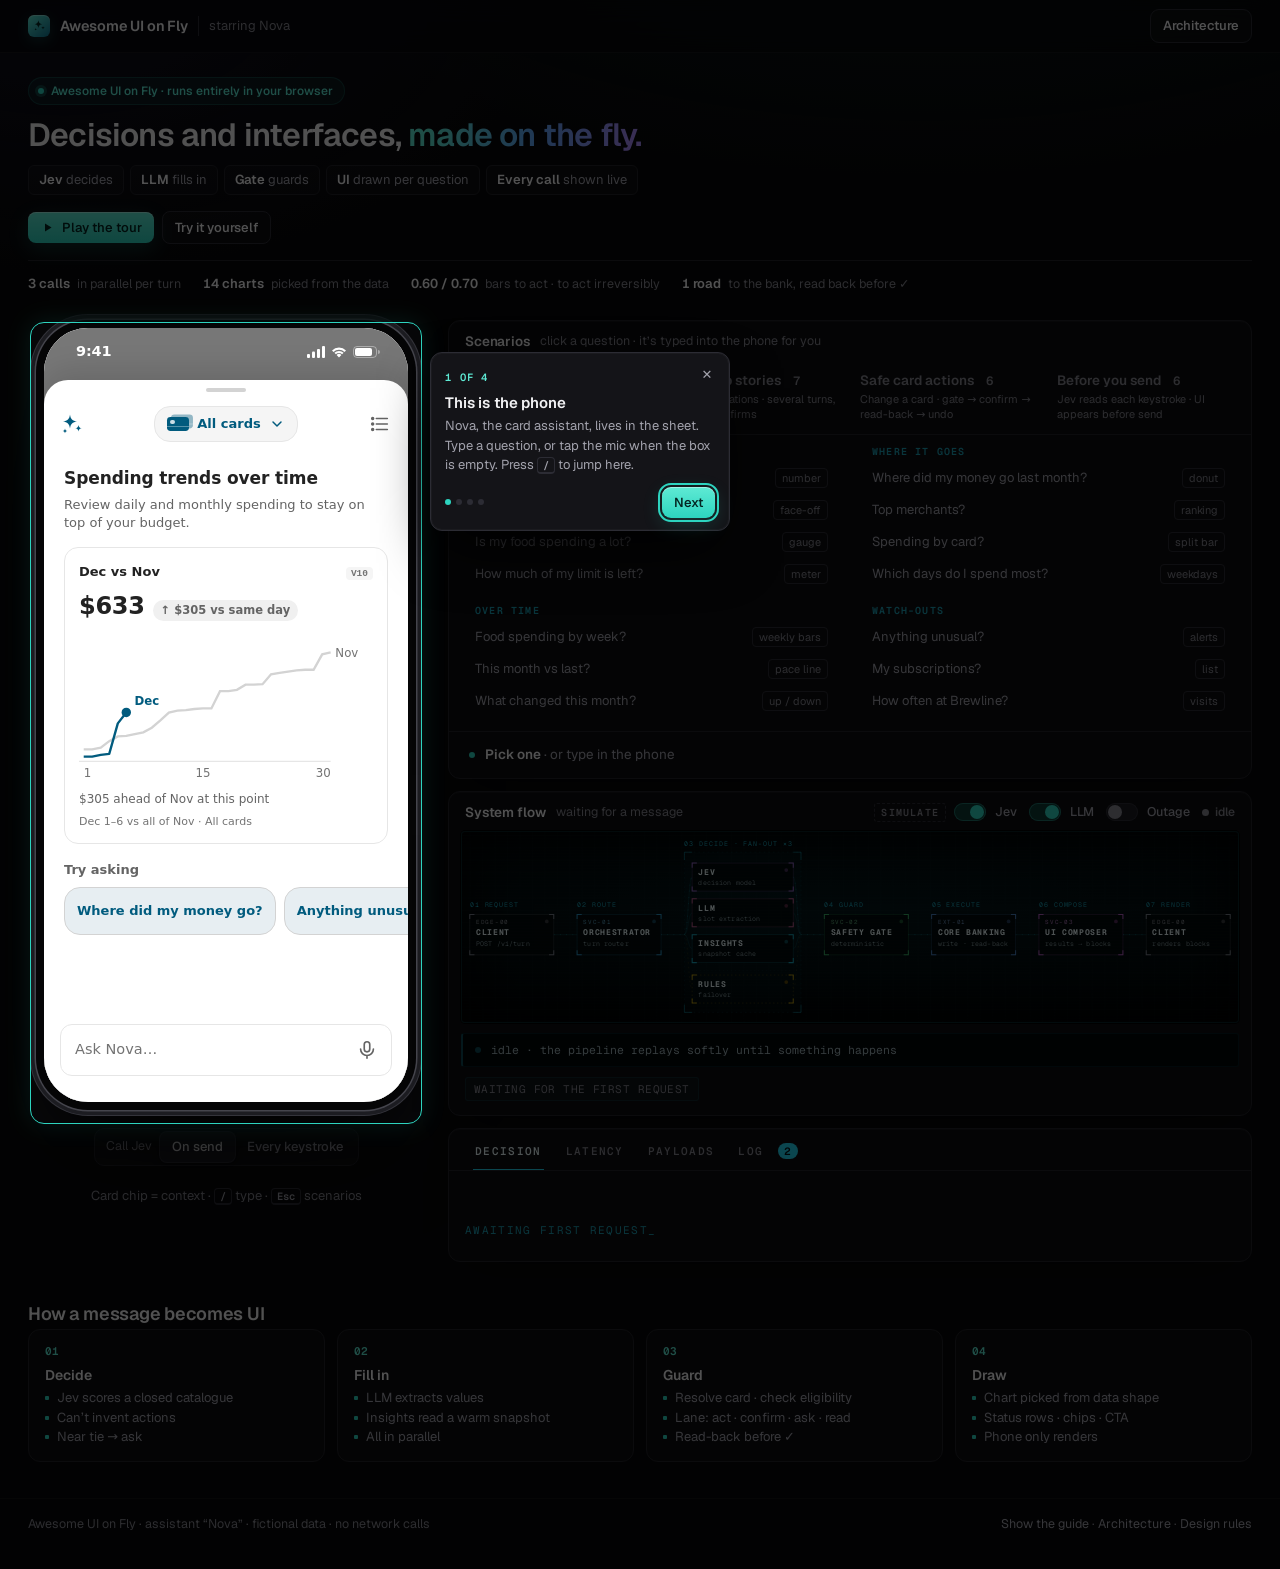
==== commit ebb2ed15: "Update Awesome UI showcase" ====
--- a/index.html
+++ b/index.html
@@ -22,13 +22,12 @@
   <meta name="twitter:description" content="Decisions and interfaces made on the fly — every model call, score and timing shown live.">
   <meta name="twitter:image" content="og-image.png">
   <link rel="preload" href="fonts/geist.woff2" as="font" type="font/woff2" crossorigin>
-  <link rel="stylesheet" href="site.css?v=39">
-  <link rel="stylesheet" href="phone.css?v=39">
+  <link rel="stylesheet" href="site.css?v=40">
+  <link rel="stylesheet" href="phone.css?v=40">
 </head>
 <body>
   <header class="top">
     <a class="brand" href="#"><span class="mark"><svg viewBox="0 0 24 24"><use href="#i-sparkle"/></svg></span><b>Awesome UI on Fly</b><span class="tagline">starring Nova</span></a>
-    <label class="tg" title="Simulation only — no real model is called. Jev and the LLM time out; the rules fallback answers."><input type="checkbox" id="outage" aria-label="Simulate a model outage"><span></span><b class="full">Simulate outage</b><b class="short">Outage</b></label>
     <a class="btn sm" href="architecture.html"><span class="full">Architecture</span><span class="short">Docs</span></a>
   </header>
 
@@ -102,7 +101,7 @@
       </div>
 
       <div class="panel" id="flow-panel">
-        <div class="ph"><h2>System flow</h2><small id="trace-label">waiting for a message</small><div class="r"><span class="sim-l" title="Simulation only — no real model is called">Simulate</span><label class="tg" title="Simulation only · turn Jev off and the LLM decides instead; the typing tray goes quiet"><input type="checkbox" data-model="jev" checked aria-label="Simulate Jev up or down"><span></span>Jev</label><label class="tg" title="Simulation only · turn the LLM off and rules extract the values"><input type="checkbox" data-model="llm" checked aria-label="Simulate LLM up or down"><span></span>LLM</label><span class="live" id="live"><i></i>idle</span></div></div>
+        <div class="ph"><h2>System flow</h2><small id="trace-label">waiting for a message</small><div class="r"><span class="sim-l" title="Simulation only — no real model is called">Simulate</span><label class="tg" title="Simulation only · turn Jev off and the LLM decides instead; the typing tray goes quiet"><input type="checkbox" data-model="jev" checked aria-label="Simulate Jev up or down"><span></span>Jev</label><label class="tg" title="Simulation only · turn the LLM off and rules extract the values"><input type="checkbox" data-model="llm" checked aria-label="Simulate LLM up or down"><span></span>LLM</label><label class="tg tg-out" title="Simulation only — Jev and the LLM are still called but time out (700 ms / 1.2 s); the rules fallback answers."><input type="checkbox" id="outage" aria-label="Simulate a model outage: Jev and the LLM time out"><span></span>Outage</label><span class="live" id="live"><i></i>idle</span></div></div>
         <div class="flow-wrap"><svg id="flow" role="img" aria-label="Request pipeline: client, orchestrator, then Jev, LLM and Insights in parallel (rules as fallback), safety gate, core banking, UI composer, back to the client. It animates each live request; the line below describes the current stage."></svg></div>
         <div class="flow-say" id="flow-say"><i></i><span>idle · the pipeline replays softly until something happens</span></div>
         <div class="summary" id="summary"><span>Waiting for the first request</span></div>
@@ -146,17 +145,17 @@
     <symbol id="i-sparkle" viewBox="0 0 24 24"><path fill="currentColor" d="M10 2.5c.5 4.4 2.6 6.5 7 7-4.4.5-6.5 2.6-7 7-.5-4.4-2.6-6.5-7-7 4.4-.5 6.5-2.6 7-7zM18.5 13c.25 2 1.2 3 3.2 3.2-2 .25-3 1.2-3.2 3.2-.25-2-1.2-3-3.2-3.2 2-.25 3-1.2 3.2-3.2zM5 16.5c.2 1.5.9 2.2 2.4 2.4-1.5.2-2.2.9-2.4 2.4-.2-1.5-.9-2.2-2.4-2.4 1.5-.2 2.2-.9 2.4-2.4z"/></symbol>
   </defs></svg>
 
-  <script src="js/a11y.js?v=39"></script>
-  <script src="js/flowgraph.js?v=39"></script>
-  <script src="js/data.js?v=39"></script>
-  <script src="js/jev.js?v=39"></script>
-  <script src="js/llm.js?v=39"></script>
-  <script src="js/insights.js?v=39"></script>
-  <script src="js/engine.js?v=39"></script>
-  <script src="js/charts.js?v=39"></script>
-  <script src="js/phone.js?v=39"></script>
-  <script src="js/inspector.js?v=39"></script>
-  <script src="js/main.js?v=39"></script>
-  <script src="js/guide.js?v=39"></script>
+  <script src="js/a11y.js?v=40"></script>
+  <script src="js/flowgraph.js?v=40"></script>
+  <script src="js/data.js?v=40"></script>
+  <script src="js/jev.js?v=40"></script>
+  <script src="js/llm.js?v=40"></script>
+  <script src="js/insights.js?v=40"></script>
+  <script src="js/engine.js?v=40"></script>
+  <script src="js/charts.js?v=40"></script>
+  <script src="js/phone.js?v=40"></script>
+  <script src="js/inspector.js?v=40"></script>
+  <script src="js/main.js?v=40"></script>
+  <script src="js/guide.js?v=40"></script>
 </body>
 </html>
--- a/site.css
+++ b/site.css
@@ -465,3 +465,10 @@
 .np-next { overflow: hidden; text-overflow: ellipsis; white-space: nowrap; animation: nudge 1.4s ease-in-out .5s 2; }
 @keyframes nudge { 0%, 100% { transform: none; box-shadow: inset 0 1px 0 #ffffff66, 0 6px 20px #2dd4bf33; } 50% { transform: translateX(3px); box-shadow: inset 0 1px 0 #ffffff66, 0 0 0 5px #2dd4bf2e; } }
 @media (max-width: 560px) { .np-acts { width: 100%; margin-left: 0; } .np-acts .btn { flex: 1; justify-content: center; } }
+
+/* simulation controls: one place; outage shows on the model switches it affects */
+.ph .r .tg-out input:checked + span, body.sim-outage .ph .r .tg:not(.tg-out) input:checked + span { background: #3a2a0c; box-shadow: inset 0 0 0 1px #7a5714; }
+.ph .r .tg-out input:checked + span::after, body.sim-outage .ph .r .tg:not(.tg-out) input:checked + span::after { background: var(--warn); }
+body.sim-outage .ph .r .tg:not(.tg-out) { color: var(--warn); }
+body.sim-outage #flow .node.switchable:not(.off) rect.bg { stroke: var(--warn); stroke-dasharray: 3 3; }
+body.sim-outage #flow .node.switchable:not(.off) .s { fill: var(--warn); }
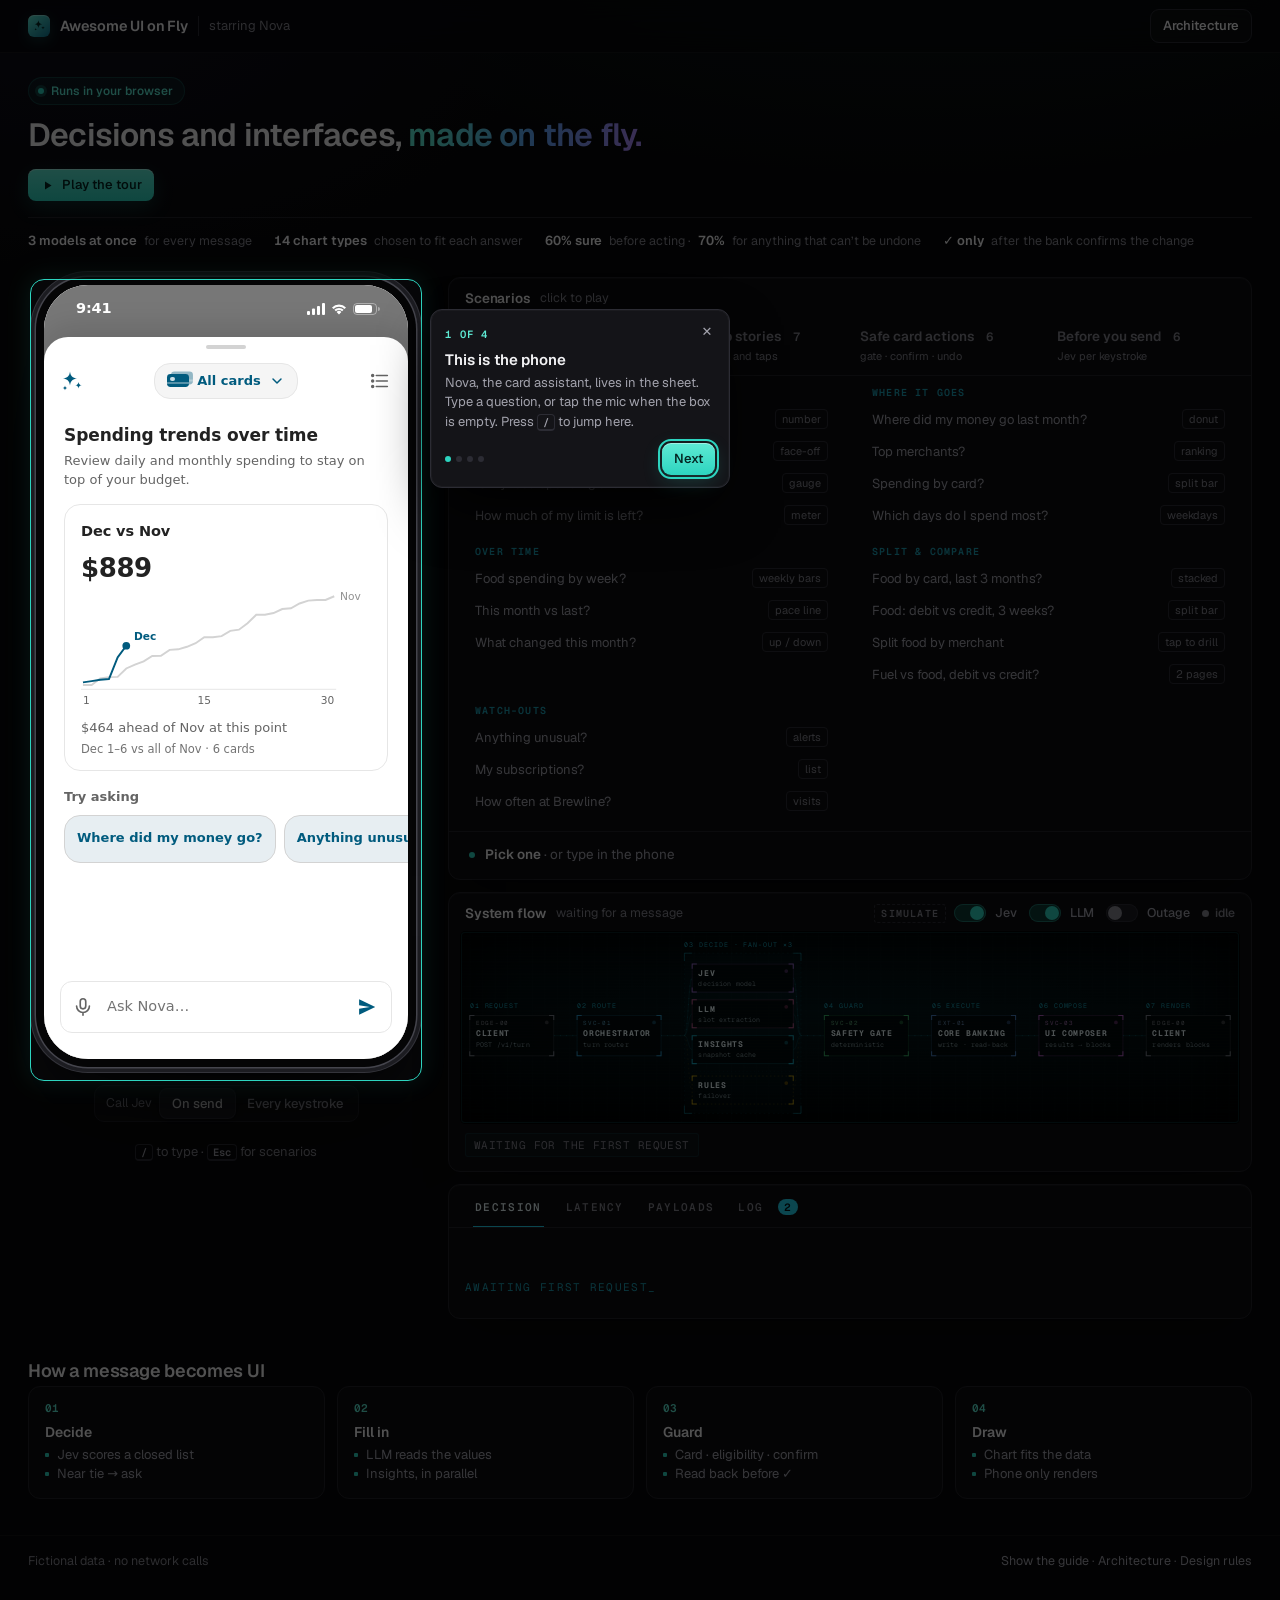
==== commit 1af304a6: "Update Awesome UI interface and correction flow" ====
--- a/index.html
+++ b/index.html
@@ -22,8 +22,8 @@
   <meta name="twitter:description" content="Decisions and interfaces made on the fly — every model call, score and timing shown live.">
   <meta name="twitter:image" content="og-image.png">
   <link rel="preload" href="fonts/geist.woff2" as="font" type="font/woff2" crossorigin>
-  <link rel="stylesheet" href="site.css?v=40">
-  <link rel="stylesheet" href="phone.css?v=40">
+  <link rel="stylesheet" href="site.css?v=49">
+  <link rel="stylesheet" href="phone.css?v=49">
 </head>
 <body>
   <header class="top">
@@ -32,20 +32,16 @@
   </header>
 
   <section class="hero">
-    <span class="eyebrow"><i></i>Awesome UI on Fly · runs entirely in your browser</span>
+    <span class="eyebrow"><i></i>Runs in your browser</span>
       <h1>Decisions and interfaces, <em>made on the fly.</em></h1>
-      <ul class="points">
-        <li><b>Jev</b> decides</li><li><b>LLM</b> fills in</li><li><b>Gate</b> guards</li><li><b>UI</b> drawn per question</li><li><b>Every call</b> shown live</li>
-      </ul>
       <div class="hero-cta">
         <button class="btn primary" id="tour"><svg viewBox="0 0 24 24" fill="currentColor"><path d="M8 5.5v13l10.5-6.5z"/></svg>Play the tour</button>
-        <a class="btn" href="#try">Try it yourself</a>
       </div>
     <div class="stats">
-      <span class="stat"><b>3 calls</b>in parallel per turn</span>
-      <span class="stat"><b>14 charts</b>picked from the data</span>
-      <span class="stat"><b>0.60 / 0.70</b>bars to act · to act irreversibly</span>
-      <span class="stat"><b>1 road</b>to the bank, read back before ✓</span>
+      <span class="stat"><b>3 models at once</b>for every message</span>
+      <span class="stat"><b>14 chart types</b>chosen to fit each answer</span>
+      <span class="stat"><b>60% sure</b>before acting · <b>70%</b> for anything that can’t be undone</span>
+      <span class="stat"><b>✓ only</b>after the bank confirms the change</span>
     </div>
   </section>
 
@@ -75,9 +71,11 @@
             <div class="chat" id="chat"></div>
             <div class="tray" id="tray" hidden></div>
             <form class="inputbar" id="composer" autocomplete="off">
+              <button type="button" class="mic" id="mic" aria-label="Speak">
+                <svg viewBox="0 0 24 24" fill="none" stroke="currentColor" stroke-width="1.8" stroke-linecap="round"><rect x="9" y="3" width="6" height="11" rx="3"/><path d="M5 11a7 7 0 0 0 14 0M12 18v3"/></svg>
+              </button>
               <input id="input" placeholder="Ask Nova…" aria-label="Message Nova">
-              <button class="trail" id="trail" aria-label="Send">
-                <svg class="i-mic" viewBox="0 0 24 24" fill="none" stroke="currentColor" stroke-width="1.8" stroke-linecap="round"><rect x="9" y="3" width="6" height="11" rx="3"/><path d="M5 11a7 7 0 0 0 14 0M12 18v3"/></svg>
+              <button class="trail send" id="trail" aria-label="Send">
                 <svg class="i-send" viewBox="0 0 24 24"><path d="M3.4 20.4 21 12 3.4 3.6l-.01 6.53L15 12 3.39 13.87z" fill="currentColor"/></svg>
               </button>
             </form>
@@ -88,13 +86,13 @@
       </div>
       <div class="under">
         <div class="seg" id="mode-seg" role="radiogroup" aria-label="When to call Jev"><span class="seg-l">Call Jev</span><button data-mode="send" class="on" role="radio" aria-checked="true">On send</button><button data-mode="live" role="radio" aria-checked="false">Every keystroke</button></div>
-        <p class="caption">Card chip = context · <span class="kbd">/</span> type · <span class="kbd">Esc</span> scenarios</p>
+        <p class="caption"><span class="kbd">/</span> to type · <span class="kbd">Esc</span> for scenarios</p>
       </div>
     </section>
 
     <section class="inspector">
       <div class="panel" id="try">
-        <div class="ph"><h2>Scenarios</h2><small>click a question · it’s typed into the phone for you</small></div>
+        <div class="ph"><h2>Scenarios</h2><small>click to play</small></div>
         <div class="scen-tabs" id="scen-tabs" role="tablist" aria-label="Scenario groups"></div>
         <div class="scen" id="scenarios" role="tabpanel"></div>
         <div class="narrate" id="narrate"><span class="np"><i class="np-dot"></i><span><b>Pick one</b> · or type in the phone</span></span></div>
@@ -103,7 +101,7 @@
       <div class="panel" id="flow-panel">
         <div class="ph"><h2>System flow</h2><small id="trace-label">waiting for a message</small><div class="r"><span class="sim-l" title="Simulation only — no real model is called">Simulate</span><label class="tg" title="Simulation only · turn Jev off and the LLM decides instead; the typing tray goes quiet"><input type="checkbox" data-model="jev" checked aria-label="Simulate Jev up or down"><span></span>Jev</label><label class="tg" title="Simulation only · turn the LLM off and rules extract the values"><input type="checkbox" data-model="llm" checked aria-label="Simulate LLM up or down"><span></span>LLM</label><label class="tg tg-out" title="Simulation only — Jev and the LLM are still called but time out (700 ms / 1.2 s); the rules fallback answers."><input type="checkbox" id="outage" aria-label="Simulate a model outage: Jev and the LLM time out"><span></span>Outage</label><span class="live" id="live"><i></i>idle</span></div></div>
         <div class="flow-wrap"><svg id="flow" role="img" aria-label="Request pipeline: client, orchestrator, then Jev, LLM and Insights in parallel (rules as fallback), safety gate, core banking, UI composer, back to the client. It animates each live request; the line below describes the current stage."></svg></div>
-        <div class="flow-say" id="flow-say"><i></i><span>idle · the pipeline replays softly until something happens</span></div>
+        <div class="flow-say" id="flow-say"><i></i><span></span></div>
         <div class="summary" id="summary"><span>Waiting for the first request</span></div>
       </div>
 
@@ -132,30 +130,31 @@
   <section class="how">
     <h2>How a message becomes UI</h2>
     <div class="steps">
-      <div class="step"><b>Decide</b><ul><li>Jev scores a closed catalogue</li><li>Can’t invent actions</li><li>Near tie → ask</li></ul></div>
-      <div class="step"><b>Fill in</b><ul><li>LLM extracts values</li><li>Insights read a warm snapshot</li><li>All in parallel</li></ul></div>
-      <div class="step"><b>Guard</b><ul><li>Resolve card · check eligibility</li><li>Lane: act · confirm · ask · read</li><li>Read-back before ✓</li></ul></div>
-      <div class="step"><b>Draw</b><ul><li>Chart picked from data shape</li><li>Status rows · chips · CTA</li><li>Phone only renders</li></ul></div>
+      <div class="step"><b>Decide</b><ul><li>Jev scores a closed list</li><li>Near tie → ask</li></ul></div>
+      <div class="step"><b>Fill in</b><ul><li>LLM reads the values</li><li>Insights, in parallel</li></ul></div>
+      <div class="step"><b>Guard</b><ul><li>Card · eligibility · confirm</li><li>Read back before ✓</li></ul></div>
+      <div class="step"><b>Draw</b><ul><li>Chart fits the data</li><li>Phone only renders</li></ul></div>
     </div>
   </section>
 
-  <footer class="foot"><span>Awesome UI on Fly · assistant “Nova” · fictional data · no network calls</span><span><button class="linkish" id="guide-again" type="button">Show the guide</button> · <a href="architecture.html">Architecture</a> · <a href="architecture.html#rules">Design rules</a></span></footer>
+  <footer class="foot"><span>Fictional data · no network calls</span><span><button class="linkish" id="guide-again" type="button">Show the guide</button> · <a href="architecture.html">Architecture</a> · <a href="architecture.html#rules">Design rules</a></span></footer>
 
   <svg width="0" height="0" style="position:absolute" aria-hidden="true"><defs>
     <symbol id="i-sparkle" viewBox="0 0 24 24"><path fill="currentColor" d="M10 2.5c.5 4.4 2.6 6.5 7 7-4.4.5-6.5 2.6-7 7-.5-4.4-2.6-6.5-7-7 4.4-.5 6.5-2.6 7-7zM18.5 13c.25 2 1.2 3 3.2 3.2-2 .25-3 1.2-3.2 3.2-.25-2-1.2-3-3.2-3.2 2-.25 3-1.2 3.2-3.2zM5 16.5c.2 1.5.9 2.2 2.4 2.4-1.5.2-2.2.9-2.4 2.4-.2-1.5-.9-2.2-2.4-2.4 1.5-.2 2.2-.9 2.4-2.4z"/></symbol>
   </defs></svg>
 
-  <script src="js/a11y.js?v=40"></script>
-  <script src="js/flowgraph.js?v=40"></script>
-  <script src="js/data.js?v=40"></script>
-  <script src="js/jev.js?v=40"></script>
-  <script src="js/llm.js?v=40"></script>
-  <script src="js/insights.js?v=40"></script>
-  <script src="js/engine.js?v=40"></script>
-  <script src="js/charts.js?v=40"></script>
-  <script src="js/phone.js?v=40"></script>
-  <script src="js/inspector.js?v=40"></script>
-  <script src="js/main.js?v=40"></script>
-  <script src="js/guide.js?v=40"></script>
+  <script src="js/a11y.js?v=49"></script>
+  <script src="js/flowgraph.js?v=49"></script>
+  <script src="js/data.js?v=49"></script>
+  <script src="js/jev.js?v=49"></script>
+  <script src="js/llm.js?v=49"></script>
+  <script src="js/insights.js?v=49"></script>
+  <script src="js/engine.js?v=49"></script>
+  <script src="js/charts.js?v=49"></script>
+  <script src="js/phone.js?v=49"></script>
+  <script src="js/inspector.js?v=49"></script>
+  <script src="js/correct.js?v=49"></script>
+  <script src="js/main.js?v=49"></script>
+  <script src="js/guide.js?v=49"></script>
 </body>
 </html>
--- a/site.css
+++ b/site.css
@@ -472,3 +472,15 @@
 body.sim-outage .ph .r .tg:not(.tg-out) { color: var(--warn); }
 body.sim-outage #flow .node.switchable:not(.off) rect.bg { stroke: var(--warn); stroke-dasharray: 3 3; }
 body.sim-outage #flow .node.switchable:not(.off) .s { fill: var(--warn); }
+
+/* fallback classifier: which patterns fired */
+.rules-view { margin-top: 8px; border: 1px dashed #facc1555; border-radius: 4px; background: #facc1506; padding: 8px 10px; font-family: var(--mono); }
+.rv-h { font-size: 10px; letter-spacing: .12em; text-transform: uppercase; color: #fde047cc; margin-bottom: 6px; }
+.rv-row { display: grid; grid-template-columns: 140px 1fr 56px; gap: 10px; align-items: baseline; font-size: 11.5px; color: #9fb3b8; padding: 4px 0; border-bottom: 1px dashed #ffffff0d; }
+.rv-row b { color: #e6f6f8; font-weight: 600; } .rv-row em { font-style: normal; text-align: right; color: #fde047; }
+.rv-row.win b { color: #4ade80; } .rv-row.win em { color: #4ade80; }
+.rv-note { margin-top: 6px; font-size: 10.5px; color: #6b8187; }
+@media (max-width: 760px) { .rv-row { grid-template-columns: 1fr 50px; } .rv-row span { grid-column: 1 / -1; order: 3; } }
+
+/* narration only while something is happening */
+.flow-say:has(span:empty) { display: none; }
--- a/phone.css
+++ b/phone.css
@@ -165,75 +165,18 @@
 .tag { font-size: 10.5px; font-weight: 700; border-radius: 4px; padding: 1px 5px; margin-left: 6px; background: #eee; color: var(--ink-2); }
 .toast { position: absolute; left: 20px; right: 20px; bottom: 96px; z-index: 25; background: #222; color: #fff; border-radius: 12px; padding: 12px 14px; font-size: 13px; animation: reply-in .2s var(--ease); }
 
-/* ── insight charts (drawn from the server's panel, never formatted here) ── */
-.ins { background: #fff; border: 1px solid var(--hair); border-radius: 14px; padding: 14px 14px 12px; animation: reply-in .28s var(--ease) both; }
-.ins-title { font-size: 13px; font-weight: 600; color: var(--ink); display: flex; justify-content: space-between; gap: 8px; align-items: baseline; }
-.ins-title .vid { font: 600 9.5px ui-monospace, Menlo, monospace; color: var(--ink-3); background: var(--fill); border-radius: 4px; padding: 1px 5px; }
-.ins-hero { display: flex; align-items: baseline; gap: 8px; margin-top: 6px; }
-.ins-hero b { font-size: 24px; font-weight: 700; letter-spacing: -.3px; color: var(--ink); }
-.delta { font-size: 11.5px; font-weight: 600; color: var(--ink-2); background: #f0f0f0; border-radius: 99px; padding: 2px 8px; animation: fade-in .2s .12s both; }
-.ins svg { display: block; width: 100%; height: auto; margin-top: 8px; overflow: visible; }
-.ins svg text { font-family: inherit; }
-.ins .take { font-size: 12px; color: var(--ink-2); margin-top: 8px; }
-.ins .foot-l { font-size: 11px; color: var(--ink-3); margin-top: 6px; display: flex; justify-content: space-between; }
 .grow { transform-box: fill-box; transform-origin: bottom; animation: grow .22s var(--ease) both; }
 .grow-x { transform-box: fill-box; transform-origin: left; animation: grow-x .22s var(--ease) both; }
 @keyframes grow { from { transform: scaleY(0); } } @keyframes grow-x { from { transform: scaleX(0); } }
 .draw { stroke-dasharray: 600; stroke-dashoffset: 600; animation: draw .6s var(--ease) forwards; }
 @keyframes draw { to { stroke-dashoffset: 0; } }
-.legend-p { display: grid; grid-template-columns: 1fr 1fr; gap: 4px 12px; margin-top: 8px; font-size: 12px; color: var(--ink-2); }
-.legend-p span { display: flex; align-items: center; gap: 6px; } .legend-p i { width: 8px; height: 8px; border-radius: 2px; flex: none; }
-.legend-p b { margin-left: auto; color: var(--ink); font-weight: 600; }
 
 @media (max-width: 440px) {
   .phone { width: 100%; max-width: 384px; height: 760px; border-radius: 48px; } .screen { border-radius: 38px; }
 }
 
 /* chart parts */
-.logo { flex: none; width: var(--s); height: var(--s); border-radius: 30%; display: inline-grid; place-items: center; font-weight: 800; font-size: calc(var(--s) * .4); letter-spacing: -.3px; box-shadow: inset 0 0 0 1px #0000000f; }
-.hb { margin-top: 10px; } .hb-l, .rk-l { display: flex; justify-content: space-between; font-size: 12.5px; color: var(--ink-2); margin-bottom: 5px; }
-.hb-l b, .rk-l b { color: var(--ink); font-weight: 600; }
-.hb-t { height: 16px; background: var(--fill); border-radius: 4px; overflow: hidden; } .hb-t.thin { height: 6px; border-radius: 3px; }
-.hb-t i { display: block; height: 100%; border-radius: 0 4px 4px 0; }
-.rk { display: flex; gap: 10px; align-items: center; margin-top: 10px; animation: reply-in .22s var(--ease) both; }
-.rk-m { flex: 1; min-width: 0; } .rk-l span { overflow: hidden; text-overflow: ellipsis; white-space: nowrap; }
-.split { display: flex; gap: 2px; height: 16px; border-radius: 4px; overflow: hidden; margin-top: 12px; } .split i { display: block; height: 100%; }
-.legend-p { display: grid; grid-template-columns: 1fr; gap: 5px; margin-top: 10px; font-size: 12px; color: var(--ink-2); }
-.donut { display: flex; align-items: center; gap: 14px; margin-top: 8px; } .donut svg { flex: none; width: 120px; margin: 0; }
-.donut .legend-p { flex: 1; margin: 0; min-width: 0; } .donut .legend-p span { white-space: nowrap; overflow: hidden; }
-.arc { animation: fade-in .3s var(--ease) both; }
-.meter { position: relative; height: 12px; border-radius: 6px; background: var(--fill); margin-top: 12px; }
-.meter i { position: absolute; inset: 0 auto 0 0; border-radius: 6px; background: var(--a); }
-.meter b { position: absolute; top: -4px; bottom: -4px; width: 2px; background: var(--ink); border-radius: 1px; }
-.meter-l { display: flex; justify-content: space-between; font-size: 11px; color: var(--ink-3); margin-top: 6px; }
-.perday { margin-top: 8px; font-size: 12.5px; color: var(--ink); background: var(--fill); border-radius: 8px; padding: 7px 10px; }
-.chg { display: grid; grid-template-columns: 1fr 90px 76px; gap: 8px; align-items: center; font-size: 12.5px; color: var(--ink-2); margin-top: 8px; animation: reply-in .22s var(--ease) both; }
-.chg b { text-align: right; color: var(--ink); font-weight: 600; font-size: 12px; }
-.chg-t { position: relative; height: 8px; } .chg-t::before { content: ""; position: absolute; left: 50%; top: -3px; bottom: -3px; width: 1px; background: #e6e6e6; }
-.chg-t i { position: absolute; top: 0; bottom: 0; border-radius: 3px; } .chg-t i.up { left: 50%; background: var(--a); } .chg-t i.dn { right: 50%; background: #7fa9bd; transform-origin: right; }
-.wk { display: grid; grid-template-columns: repeat(7, 1fr); gap: 5px; margin-top: 12px; text-align: center; }
-.wk em { display: block; height: 14px; font: 600 10.5px system-ui; font-style: normal; color: var(--ink); }
-.wk i { display: block; height: 34px; border-radius: 6px; animation: fade-in .3s both; } .wk span { font-size: 10.5px; color: var(--ink-3); }
-.visits { display: flex; gap: 12px; align-items: center; margin-top: 10px; }
-.dots { flex: 1; display: grid; grid-template-columns: repeat(8, 1fr); align-items: end; text-align: center; }
-.dots i { display: block; margin: 0 auto; width: var(--d); height: var(--d); border-radius: 50%; background: var(--a); animation: tick .24s var(--ease) both; }
-.dots span { font-size: 9.5px; color: var(--ink-3); height: 12px; display: block; }
-.li { display: flex; gap: 10px; align-items: center; padding: 9px 0; border-bottom: 1px solid #f0f0f0; animation: reply-in .22s var(--ease) both; }
-.li:last-child { border-bottom: 0; } .li div { flex: 1; min-width: 0; }
-.li b { display: block; font-size: 13.5px; } .li small { font-size: 11.5px; color: var(--ink-3); } .li strong { font-size: 13.5px; }
-.pill { font-weight: 600; color: #8a5a00; background: var(--warn-bg); border: 1px solid var(--warn-b); border-radius: 99px; padding: 0 6px; }
-.gauge { position: relative; height: 12px; border-radius: 6px; background: var(--fill); margin-top: 16px; }
-.gauge .band { position: absolute; top: 0; bottom: 0; background: var(--a); opacity: .12; border-radius: 4px; }
-.gauge .med { position: absolute; top: 0; bottom: 0; width: 1px; background: #919191; }
-.gauge .mk { position: absolute; top: -6px; width: 3px; height: 24px; margin-left: -1.5px; border-radius: 2px; background: var(--a); animation: tick .3s var(--ease); }
-.gauge-l { position: relative; height: 16px; font-size: 10.5px; color: var(--ink-3); } .gauge-l span { position: absolute; top: 3px; transform: translateX(-50%); }
-.verdict-chip { display: inline-block; margin-top: 6px; font-size: 12px; font-weight: 600; background: #f0f0f0; color: var(--ink); border-radius: 99px; padding: 3px 10px; animation: fade-in .2s .12s both; }
-.calm { display: flex; gap: 10px; align-items: center; font-size: 13.5px; color: var(--ink-2); margin-top: 10px; }
-.calm span { width: 26px; height: 26px; border-radius: 50%; background: #f0f0f0; color: #919191; display: grid; place-items: center; font-weight: 800; }
-.ins.compact { padding: 10px 12px 8px; border: 0; box-shadow: none; animation: none; }
-.ins.compact .foot-l, .ins.compact .take { display: none; }
-.ins.compact svg { max-height: 70px; }
-.ins-title .vid { cursor: help; }
+.logo { flex: none; width: var(--s); height: var(--s); border-radius: 50%; display: inline-grid; place-items: center; font-weight: 800; font-size: calc(var(--s) * .4); letter-spacing: -.3px; box-shadow: inset 0 0 0 1px #0000000f; }
 
 .tray[hidden] { display: none !important; }
 
@@ -250,10 +193,95 @@
 
 .tapped { box-shadow: 0 0 0 3px #015b7e55 !important; transform: scale(.97); transition: transform .15s; }
 
-/* ⚡ built on the fly */
-.ins { position: relative; }
-.built { position: absolute; top: -9px; left: 12px; font: 600 10px/1 system-ui; letter-spacing: .02em; color: #fff; background: linear-gradient(90deg, #015b7e, #0b78ae); border-radius: 99px; padding: 4px 8px;
-  box-shadow: 0 4px 12px #015b7e44; animation: built-in .4s var(--ease) both; transition: opacity .5s, transform .5s; }
-.built.gone { opacity: 0; transform: translateY(-4px); }
-@keyframes built-in { from { opacity: 0; transform: translateY(6px) scale(.9); } }
-.ins:has(.built:not(.gone)) { box-shadow: 0 0 0 2px #0b78ae33, 0 8px 24px #015b7e1a; transition: box-shadow .6s; }
+.ins.fresh { box-shadow: 0 0 0 2px #0b78ae40, 0 8px 24px #015b7e1a; transition: box-shadow .8s; }
+
+.me-note { align-self: flex-end; margin: -4px 4px 6px; font-size: 11px; color: var(--ink-3); animation: fade-in .3s .1s both; }
+
+/* ── insight cards, drawn the way the app draws them ─────────────────── */
+.ins { position: relative; background: #fff; border: 1px solid var(--hair); border-radius: 16px; padding: 16px 16px 12px; animation: reply-in .28s var(--ease) both; overflow: hidden; }
+.ic-title { font-size: 14.5px; font-weight: 600; color: var(--ink); letter-spacing: -.1px; }
+.ic-body { margin-top: 12px; }
+.ic-body svg { display: block; width: 100%; height: auto; overflow: visible; }
+.ic-body svg text { font-family: inherit; }
+.ic-take { margin: 12px 0 0; font-size: 13px; color: var(--ink-2); line-height: 1.4; }
+.ic-foot { margin: 4px 0 0; font-size: 11.5px; color: var(--ink-3); }
+.ic-hero { display: block; font-size: 26px; font-weight: 700; letter-spacing: -.4px; color: var(--ink); line-height: 1.1; }
+.ic-v1 { display: flex; align-items: center; justify-content: space-between; gap: 12px; min-height: 64px; }
+.ic-v1 svg { width: 130px; flex: none; }
+.ic-rank { display: flex; flex-direction: column; gap: 10px; }
+.ic-row { display: grid; grid-template-columns: minmax(0, 42%) 1fr; align-items: center; gap: 10px; width: 100%; border: 0; background: none; padding: 0; text-align: left; font: inherit; color: inherit; border-radius: 8px; }
+.ic-row.tap { cursor: pointer; } .ic-row.tap:hover .ic-lab em, .ic-row.open .ic-lab em { color: var(--a); }
+.ic-row:disabled { cursor: default; }
+.ic-lab { display: flex; align-items: center; gap: 8px; min-width: 0; }
+.ic-lab em { font-style: normal; font-size: 13px; color: var(--ink-2); white-space: nowrap; overflow: hidden; text-overflow: ellipsis; transition: color .15s; }
+.ic-track { display: flex; align-items: center; gap: 8px; min-width: 0; }
+.ic-track i { display: block; height: 14px; border-radius: 0 4px 4px 0; flex: none; }
+.ic-track b { font-size: 13px; font-weight: 600; color: var(--ink); white-space: nowrap; }
+.ic-inside { margin: -2px 0 2px 28px; padding: 4px 0 4px 12px; border-left: 2px solid var(--a-soft); animation: reply-in .2s var(--ease) both; }
+.ic-tx { display: flex; align-items: center; gap: 10px; padding: 8px 0; border-bottom: 1px solid #f2f2f2; }
+.ic-tx:last-child { border-bottom: 0; } .ic-tx > div { flex: 1; min-width: 0; }
+.ic-tx b { display: block; font-size: 13.5px; font-weight: 600; } .ic-tx small { font-size: 11.5px; color: var(--ink-3); } .ic-tx strong { font-size: 13.5px; font-weight: 600; }
+.ic-split { display: flex; gap: 2px; height: 18px; border-radius: 6px; overflow: hidden; }
+.ic-split i { display: block; height: 100%; }
+.ic-legend { display: flex; flex-wrap: wrap; gap: 6px 16px; margin-top: 10px; font-size: 12.5px; color: var(--ink-2); }
+.ic-legend span { display: inline-flex; align-items: center; gap: 6px; }
+.ic-legend i { width: 9px; height: 9px; border-radius: 50%; flex: none; }
+.ic-legend b { color: var(--ink); font-weight: 600; margin-left: 2px; }
+.ic-legend.col { flex-direction: column; gap: 7px; margin-top: 0; }
+.ic-v6 { display: flex; align-items: center; gap: 8px; } .ic-v6 svg { flex: 1; min-width: 0; } .ic-v6 .ic-legend { width: 92px; flex: none; font-size: 11.5px; }
+.ic-v6 .ic-legend span { white-space: nowrap; }
+.ic-donut { display: flex; align-items: center; gap: 16px; } .ic-donut svg { flex: none; width: 112px; }
+.ic-donut .ic-legend { flex: 1; min-width: 0; } .ic-donut .ic-legend span { width: 100%; }
+.ic-donut .ic-legend b { margin-left: auto; } .ic-donut .ic-legend span.focus { color: var(--ink); font-weight: 600; }
+.arc { animation: fade-in .3s var(--ease) both; }
+.ic-meter { position: relative; height: 14px; border-radius: 7px; background: var(--fill); margin-top: 12px; }
+.ic-meter i { position: absolute; inset: 0 auto 0 0; border-radius: 7px; background: var(--a); }
+.ic-meter b { position: absolute; top: -4px; bottom: -4px; width: 2px; background: var(--ink); border-radius: 1px; }
+.ic-meter-l { display: flex; justify-content: space-between; font-size: 11.5px; color: var(--ink-3); margin-top: 6px; }
+.ic-note { margin-top: 10px; font-size: 12.5px; color: var(--ink); background: var(--fill); border-radius: 8px; padding: 7px 10px; }
+.ic-wk { display: grid; grid-template-columns: repeat(7, 1fr); gap: 5px; text-align: center; }
+.ic-wk em { display: block; height: 16px; font-size: 11px; font-weight: 600; font-style: normal; color: var(--ink); }
+.ic-wk i { display: block; height: 38px; border-radius: 6px; background: var(--a); animation: fade-in .3s both; } .ic-wk span { font-size: 11px; color: var(--ink-3); }
+.ic-visits { display: flex; gap: 14px; align-items: center; } .ic-visits > div { flex: 1; }
+.ic-dots { display: grid; grid-template-columns: repeat(8, 1fr); align-items: end; margin-top: 8px; height: 22px; }
+.ic-dots i { display: block; margin: 0 auto; width: var(--d); height: var(--d); border-radius: 50%; background: var(--a); animation: tick .24s var(--ease) both; }
+.ic-v18 { display: flex; align-items: baseline; gap: 10px; }
+.ic-chip { font-size: 12px; font-weight: 600; background: #f0f0f0; color: var(--ink); border-radius: 99px; padding: 3px 10px; animation: fade-in .2s .12s both; }
+.ic-gauge { position: relative; height: 12px; border-radius: 6px; background: var(--fill); margin-top: 16px; }
+.ic-gauge .band { position: absolute; top: 0; bottom: 0; background: var(--a); opacity: .12; border-radius: 4px; }
+.ic-gauge .med { position: absolute; top: 0; bottom: 0; width: 1px; background: #919191; }
+.ic-gauge .mk { position: absolute; top: -6px; width: 3px; height: 24px; margin-left: -1.5px; border-radius: 2px; background: var(--a); animation: tick .3s var(--ease); }
+.ic-gauge-l { position: relative; height: 16px; font-size: 11px; color: var(--ink-3); } .ic-gauge-l span { position: absolute; top: 3px; transform: translateX(-50%); }
+.ic-pill { font-weight: 600; color: #8a5a00; background: var(--warn-bg); border: 1px solid var(--warn-b); border-radius: 99px; padding: 0 6px; }
+.ic-calm { display: flex; gap: 10px; align-items: center; font-size: 13.5px; color: var(--ink-2); }
+.ic-calm span { width: 26px; height: 26px; border-radius: 50%; background: #f0f0f0; color: #919191; display: grid; place-items: center; font-weight: 800; }
+/* pages: several subjects in one card */
+.ic-track-x { display: flex; overflow-x: auto; scroll-snap-type: x mandatory; scrollbar-width: none; margin: 0 -16px; }
+.ic-track-x::-webkit-scrollbar { display: none; }
+.ic-track-x .ic-page { flex: 0 0 100%; scroll-snap-align: start; padding: 0 16px; }
+.ic-pager { display: flex; justify-content: center; gap: 6px; margin-top: 10px; }
+.ic-pager button { width: 6px; height: 6px; padding: 0; border: 0; border-radius: 50%; background: #d3d3d3; transition: background .2s, width .2s; }
+.ic-pager button.on { background: #646464; width: 14px; border-radius: 3px; }
+/* the card drawn above the input while typing */
+.tray .ins { border: 0; padding: 12px 12px 8px; animation: none; box-shadow: none; }
+.tray .ins .ic-foot { display: none; }
+.tray .ins.tap-send { cursor: pointer; }
+
+/* input bar: mic left, send right (as in the app) */
+.mic { width: 44px; height: 48px; border: 0; background: none; color: var(--ink-2); display: grid; place-items: center; position: relative; flex: none; }
+.mic svg { width: 22px; height: 22px; transition: color .15s, transform .15s var(--ease); }
+.inputbar input { padding-left: 2px; }
+.trail .i-send { transform: none !important; opacity: 1 !important; color: var(--a); }
+.mic.listening svg { color: #e63636; transform: scale(1.08); }
+.mic.listening::before { content: ""; position: absolute; inset: 8px 4px; border-radius: 50%; background: #e6363618; animation: voice-ring 1.2s ease-out infinite; }
+.inputbar:has(.mic.listening) { border-color: #f3b4b4; box-shadow: 0 0 0 3px #e636360f; }
+
+.logo svg { width: 58%; height: 58%; }
+.ic-other { font-size: 12.5px; color: var(--ink-3); padding-left: 2px; } .ic-other b { color: var(--ink-2); font-weight: 600; margin-left: 4px; }
+
+.ic-face { display: flex; flex-direction: column; gap: 18px; padding: 6px 0; position: relative; }
+.ic-frow { display: grid; grid-template-columns: 34% 1fr; align-items: center; }
+.ic-frow em { font-style: normal; font-size: 13px; color: var(--ink-2); padding-right: 10px; white-space: nowrap; overflow: hidden; text-overflow: ellipsis; }
+.ic-frow .ic-track { border-left: 1px solid var(--hair); padding: 4px 0; }
+.ic-frow .ic-track i { height: 16px; background: var(--c); }
+.ic-face.partial .ic-track i { background: repeating-linear-gradient(135deg, var(--c) 0 3px, color-mix(in srgb, var(--c) 45%, #fff) 3px 6px); }
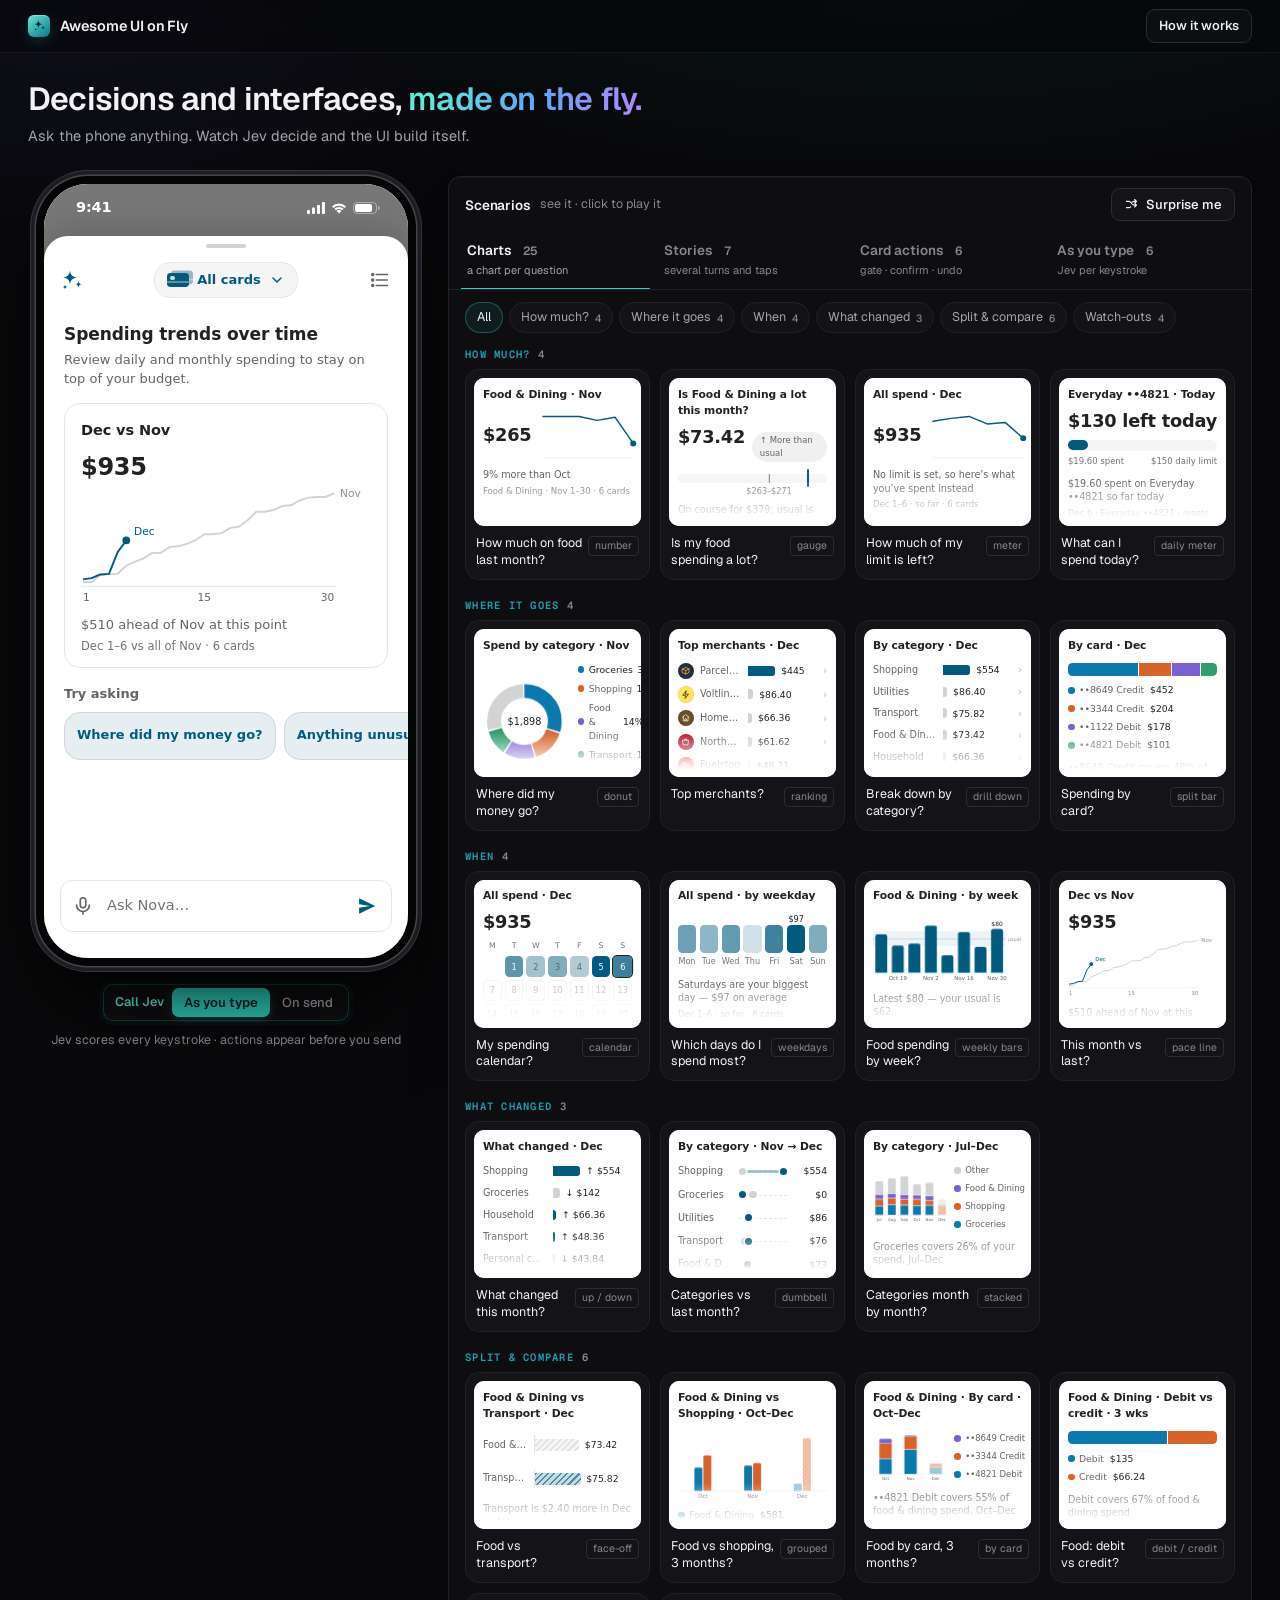
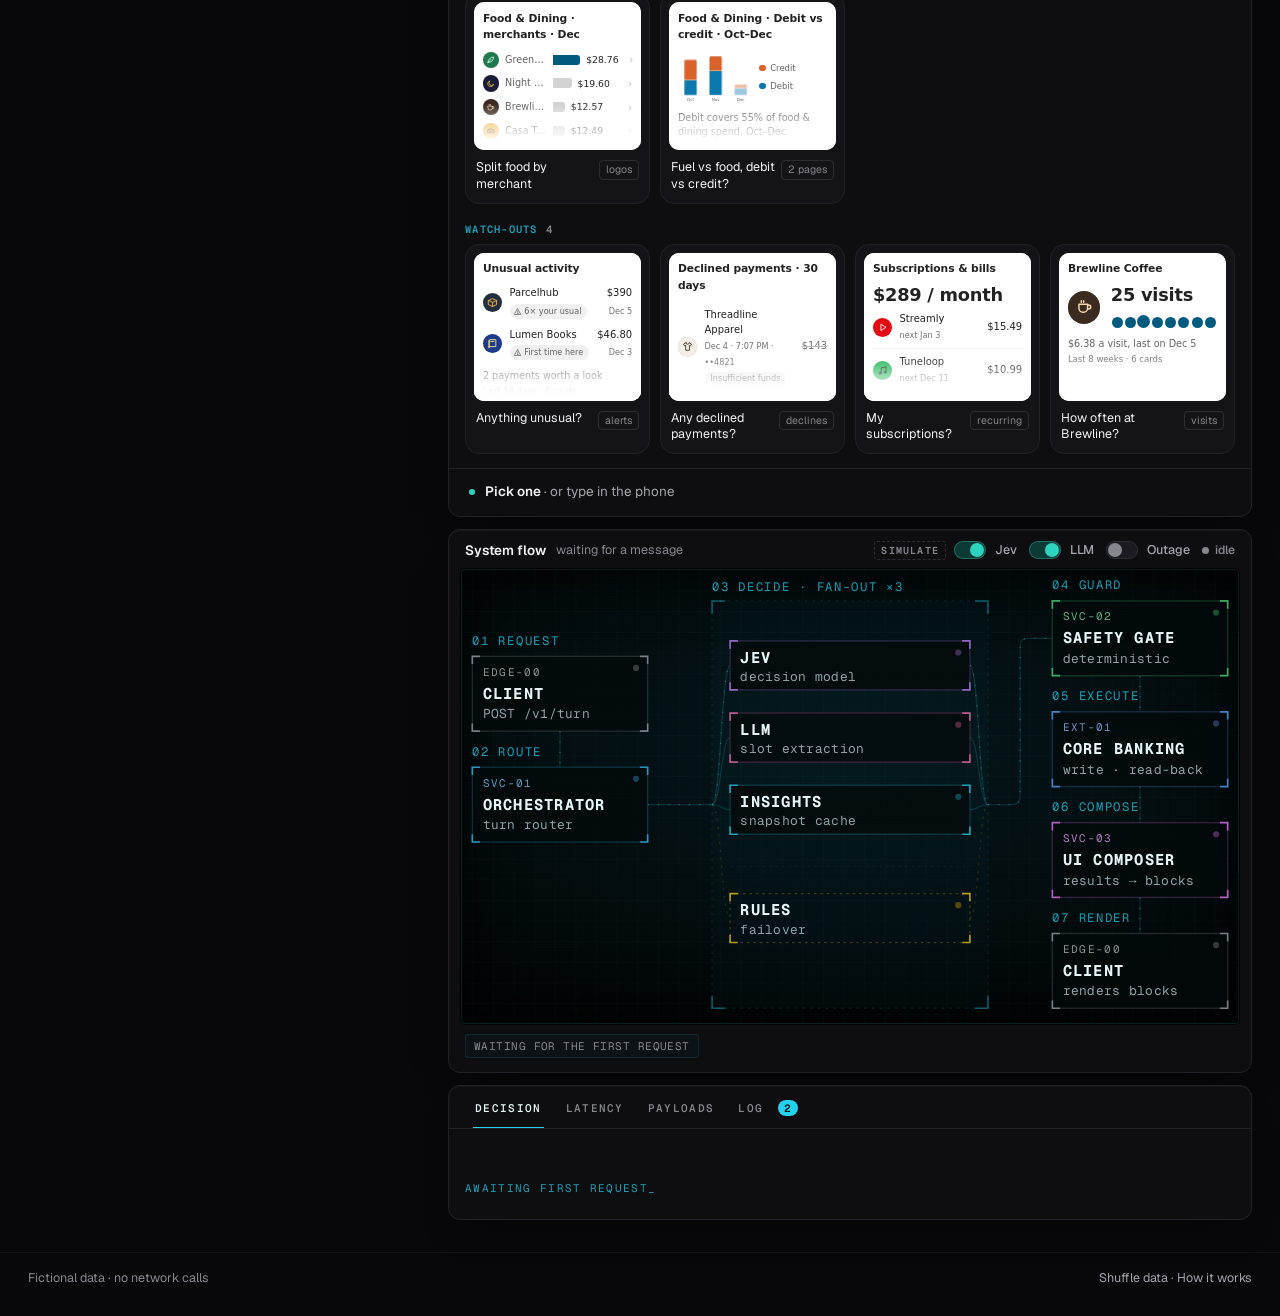
==== commit cdc6a597: "Publish interface and demo updates" ====
--- a/index.html
+++ b/index.html
@@ -22,27 +22,18 @@
   <meta name="twitter:description" content="Decisions and interfaces made on the fly — every model call, score and timing shown live.">
   <meta name="twitter:image" content="og-image.png">
   <link rel="preload" href="fonts/geist.woff2" as="font" type="font/woff2" crossorigin>
-  <link rel="stylesheet" href="site.css?v=49">
-  <link rel="stylesheet" href="phone.css?v=49">
+  <link rel="stylesheet" href="site.css?v=81">
+  <link rel="stylesheet" href="phone.css?v=81">
 </head>
 <body>
   <header class="top">
-    <a class="brand" href="#"><span class="mark"><svg viewBox="0 0 24 24"><use href="#i-sparkle"/></svg></span><b>Awesome UI on Fly</b><span class="tagline">starring Nova</span></a>
-    <a class="btn sm" href="architecture.html"><span class="full">Architecture</span><span class="short">Docs</span></a>
+    <a class="brand" href="#"><span class="mark"><svg viewBox="0 0 24 24"><use href="#i-sparkle"/></svg></span><b>Awesome UI on Fly</b></a>
+    <nav class="top-nav"><a class="btn sm" href="architecture.html">How it works</a></nav>
   </header>
 
   <section class="hero">
-    <span class="eyebrow"><i></i>Runs in your browser</span>
-      <h1>Decisions and interfaces, <em>made on the fly.</em></h1>
-      <div class="hero-cta">
-        <button class="btn primary" id="tour"><svg viewBox="0 0 24 24" fill="currentColor"><path d="M8 5.5v13l10.5-6.5z"/></svg>Play the tour</button>
-      </div>
-    <div class="stats">
-      <span class="stat"><b>3 models at once</b>for every message</span>
-      <span class="stat"><b>14 chart types</b>chosen to fit each answer</span>
-      <span class="stat"><b>60% sure</b>before acting · <b>70%</b> for anything that can’t be undone</span>
-      <span class="stat"><b>✓ only</b>after the bank confirms the change</span>
-    </div>
+    <h1>Decisions and interfaces, <em>made on the fly.</em></h1>
+    <p>Ask the phone anything. Watch Jev decide and the UI build itself.</p>
   </section>
 
   <main class="stage">
@@ -85,14 +76,14 @@
         </div>
       </div>
       <div class="under">
-        <div class="seg" id="mode-seg" role="radiogroup" aria-label="When to call Jev"><span class="seg-l">Call Jev</span><button data-mode="send" class="on" role="radio" aria-checked="true">On send</button><button data-mode="live" role="radio" aria-checked="false">Every keystroke</button></div>
-        <p class="caption"><span class="kbd">/</span> to type · <span class="kbd">Esc</span> for scenarios</p>
+        <div class="seg" id="mode-seg" role="radiogroup" aria-label="When to call Jev"><span class="seg-l">Call Jev</span><button data-mode="live" class="on" role="radio" aria-checked="true">As you type</button><button data-mode="send" role="radio" aria-checked="false">On send</button></div>
+        <p class="mode-note" id="mode-note">Jev scores every keystroke · actions appear before you send</p>
       </div>
     </section>
 
     <section class="inspector">
       <div class="panel" id="try">
-        <div class="ph"><h2>Scenarios</h2><small>click to play</small></div>
+        <div class="ph"><h2>Scenarios</h2><small>see it · click to play it</small><div class="r"><button class="btn sm" id="surprise" type="button"><svg class="ico" width="14" height="14" viewBox="0 0 24 24" fill="none" stroke="currentColor" stroke-width="1.8" stroke-linecap="round" stroke-linejoin="round" aria-hidden="true"><path d="M4 7h3.5c2 0 3.2.9 4.3 2.6l.4.8c1.1 1.7 2.3 2.6 4.3 2.6H20M17 9.8 20 13l-3 3M4 17h3.5c1.4 0 2.4-.4 3.2-1.2M13.3 8.2c.8-.8 1.8-1.2 3.2-1.2H20M17 4l3 3-3 3"/></svg>Surprise me</button></div></div>
         <div class="scen-tabs" id="scen-tabs" role="tablist" aria-label="Scenario groups"></div>
         <div class="scen" id="scenarios" role="tabpanel"></div>
         <div class="narrate" id="narrate"><span class="np"><i class="np-dot"></i><span><b>Pick one</b> · or type in the phone</span></span></div>
@@ -127,34 +118,24 @@
     </section>
   </main>
 
-  <section class="how">
-    <h2>How a message becomes UI</h2>
-    <div class="steps">
-      <div class="step"><b>Decide</b><ul><li>Jev scores a closed list</li><li>Near tie → ask</li></ul></div>
-      <div class="step"><b>Fill in</b><ul><li>LLM reads the values</li><li>Insights, in parallel</li></ul></div>
-      <div class="step"><b>Guard</b><ul><li>Card · eligibility · confirm</li><li>Read back before ✓</li></ul></div>
-      <div class="step"><b>Draw</b><ul><li>Chart fits the data</li><li>Phone only renders</li></ul></div>
-    </div>
-  </section>
-
-  <footer class="foot"><span>Fictional data · no network calls</span><span><button class="linkish" id="guide-again" type="button">Show the guide</button> · <a href="architecture.html">Architecture</a> · <a href="architecture.html#rules">Design rules</a></span></footer>
+  <footer class="foot"><span>Fictional data · no network calls</span><span><button class="linkish" id="shuffle" type="button" title="Reload with different fictional data">Shuffle data</button> · <a href="architecture.html">How it works</a></span></footer>
 
   <svg width="0" height="0" style="position:absolute" aria-hidden="true"><defs>
     <symbol id="i-sparkle" viewBox="0 0 24 24"><path fill="currentColor" d="M10 2.5c.5 4.4 2.6 6.5 7 7-4.4.5-6.5 2.6-7 7-.5-4.4-2.6-6.5-7-7 4.4-.5 6.5-2.6 7-7zM18.5 13c.25 2 1.2 3 3.2 3.2-2 .25-3 1.2-3.2 3.2-.25-2-1.2-3-3.2-3.2 2-.25 3-1.2 3.2-3.2zM5 16.5c.2 1.5.9 2.2 2.4 2.4-1.5.2-2.2.9-2.4 2.4-.2-1.5-.9-2.2-2.4-2.4 1.5-.2 2.2-.9 2.4-2.4z"/></symbol>
   </defs></svg>
 
-  <script src="js/a11y.js?v=49"></script>
-  <script src="js/flowgraph.js?v=49"></script>
-  <script src="js/data.js?v=49"></script>
-  <script src="js/jev.js?v=49"></script>
-  <script src="js/llm.js?v=49"></script>
-  <script src="js/insights.js?v=49"></script>
-  <script src="js/engine.js?v=49"></script>
-  <script src="js/charts.js?v=49"></script>
-  <script src="js/phone.js?v=49"></script>
-  <script src="js/inspector.js?v=49"></script>
-  <script src="js/correct.js?v=49"></script>
-  <script src="js/main.js?v=49"></script>
-  <script src="js/guide.js?v=49"></script>
+  <script src="js/icons.js?v=81"></script>
+  <script src="js/a11y.js?v=81"></script>
+  <script src="js/flowgraph.js?v=81"></script>
+  <script src="js/data.js?v=81"></script>
+  <script src="js/jev.js?v=81"></script>
+  <script src="js/llm.js?v=81"></script>
+  <script src="js/insights.js?v=81"></script>
+  <script src="js/engine.js?v=81"></script>
+  <script src="js/charts.js?v=81"></script>
+  <script src="js/phone.js?v=81"></script>
+  <script src="js/inspector.js?v=81"></script>
+  <script src="js/correct.js?v=81"></script>
+  <script src="js/main.js?v=81"></script>
 </body>
 </html>
--- a/site.css
+++ b/site.css
@@ -30,18 +30,19 @@
 :focus-visible { outline: 2px solid var(--accent); outline-offset: 2px; border-radius: 6px; }
 
 /* ── top bar ─────────────────────────────────────────────────────────── */
-.top { position: sticky; top: 0; z-index: 40; display: flex; align-items: center; gap: 14px; padding: 9px 28px;
+.top { position: sticky; top: 0; z-index: 40; display: flex; align-items: center; gap: 14px; padding: 9px max(28px, calc((100% - 1320px) / 2 + 28px));
   background: #08080ab8; backdrop-filter: saturate(160%) blur(14px); border-bottom: 1px solid #ffffff0d; flex-wrap: wrap; }
 .brand { display: flex; align-items: center; gap: 10px; margin-right: auto; text-decoration: none; }
 .mark { width: 22px; height: 22px; border-radius: 6px; display: grid; place-items: center; color: #042522;
   background: linear-gradient(140deg, #5eead4, #0e7490); box-shadow: inset 0 1px 0 #ffffff55, 0 4px 14px #2dd4bf33; }
 .mark svg { width: 13px; height: 13px; }
 .brand b { font: 600 14.5px var(--display); letter-spacing: -.2px; }
-.brand .tagline { color: var(--text-3); font-size: 13px; padding-left: 10px; border-left: 1px solid var(--border-2); }
-.seg { display: inline-flex; background: #ffffff08; border: 1px solid var(--border); border-radius: 10px; padding: 3px; }
+.seg { display: inline-flex; background: #ffffff08; border: 1px solid #2dd4bf40; border-radius: 10px; padding: 3px; box-shadow: 0 0 0 4px #2dd4bf0a; }
 .seg button { border: 0; background: none; color: var(--text-2); border-radius: 7px; padding: 5px 12px; font-size: 13px; font-weight: 500; transition: background .2s, color .2s; }
-.seg button.on { background: var(--surface-3); color: var(--text); box-shadow: 0 0 0 1px var(--border-2), 0 2px 6px #0008; }
-.seg-l { align-self: center; color: var(--text-3); font-size: 12.5px; padding: 0 8px; }
+.seg button.on { background: var(--accent); color: #042522; font-weight: 600; box-shadow: 0 2px 10px #2dd4bf40; }
+.seg button:not(.on):hover { color: var(--text); }
+.mode-note { margin: 6px 0 0; color: var(--text-3); font-size: 12.5px; text-align: center; }
+.seg-l { align-self: center; color: var(--accent-2); font-size: 12.5px; font-weight: 600; padding: 0 8px; }
 .tg { display: inline-flex; align-items: center; gap: 9px; color: var(--text-2); font-size: 13px; font-weight: 500; cursor: pointer; user-select: none; }
 .tg input { position: absolute; opacity: 0; pointer-events: none; }
 .tg span { width: 32px; height: 18px; border-radius: 99px; background: var(--surface-3); box-shadow: inset 0 0 0 1px var(--border-2); position: relative; transition: .2s; }
@@ -59,22 +60,15 @@
 .btn svg { width: 15px; height: 15px; }
 
 /* ── hero ────────────────────────────────────────────────────────────── */
-.hero { max-width: 1320px; margin: 0 auto; padding: 32px 28px 18px; }
-.eyebrow { display: inline-flex; align-items: center; gap: 7px; font-size: 12px; font-weight: 550; color: var(--accent-2); background: #2dd4bf12; border: 1px solid #2dd4bf30; border-radius: 99px; padding: 4px 11px 4px 9px; }
-.eyebrow i { width: 6px; height: 6px; border-radius: 50%; background: var(--accent); box-shadow: 0 0 0 3px #2dd4bf33; animation: breathe-dot 2s infinite; }
+.hero { max-width: 1320px; margin: 0 auto; padding: 28px 28px 20px; }
 @keyframes breathe-dot { 50% { box-shadow: 0 0 0 6px #2dd4bf00; } }
-.hero h1 { margin: 12px 0 0; font: 600 clamp(24px, 2.6vw, 32px)/1.15 var(--display); letter-spacing: -.025em; }
+.hero h1 { margin: 0; font: 600 clamp(24px, 2.6vw, 32px)/1.15 var(--display); letter-spacing: -.025em; }
 .hero h1 em { font-style: normal; background: linear-gradient(95deg, #5eead4 10%, #60a5fa 55%, #a78bfa 95%); -webkit-background-clip: text; background-clip: text; color: transparent; }
 .hero p { margin: 8px 0 0; color: var(--text-2); font-size: 14.5px; line-height: 1.55; max-width: 720px; }
-.hero-cta { display: flex; gap: 8px; margin-top: 16px; flex-wrap: wrap; align-items: center; }
-.stats { display: flex; flex-wrap: wrap; gap: 6px 22px; margin-top: 16px; padding-top: 14px; border-top: 1px solid var(--border); }
-.stat { display: flex; align-items: baseline; gap: 7px; font-size: 12.5px; color: var(--text-3); }
-.stat b { font: 600 13px var(--sans); color: var(--text); font-variant-numeric: tabular-nums; }
 
 /* ── layout ──────────────────────────────────────────────────────────── */
 .stage { display: grid; grid-template-columns: 396px minmax(0, 1fr); gap: 24px; padding: 8px 28px 32px; max-width: 1320px; margin: 0 auto; align-items: start; }
 .phone-col { position: sticky; top: 76px; }
-.caption { color: var(--text-3); font-size: 13px; text-align: center; margin: 16px auto 0; max-width: 320px; }
 .inspector { display: grid; gap: 12px; min-width: 0; }
 .panel { background: var(--surface); border: 1px solid var(--border); border-radius: 12px; min-width: 0;
   box-shadow: 0 1px 0 #ffffff08 inset, 0 20px 40px -24px #000a; }
@@ -120,11 +114,12 @@
   background: repeating-linear-gradient(0deg, #ffffff08 0 1px, transparent 1px 3px); animation: flicker 6s steps(1) infinite; }
 .flow-wrap::before { content: ""; position: absolute; left: 0; right: 0; height: 60px; top: -60px; pointer-events: none; z-index: 1;
   background: linear-gradient(180deg, transparent, #22d3ee0c, transparent); animation: sweep 7s linear infinite; }
-@keyframes sweep { to { transform: translateY(420px); } }
+@keyframes sweep { to { transform: translateY(520px); } }
 @keyframes flicker { 0%, 100% { opacity: .5; } 47% { opacity: .42; } 48% { opacity: .6; } }
 .flow-svg { width: 100%; height: auto; display: block; position: relative; }
+.flow-svg:not(.vert) { max-width: 780px; margin: 0 auto; }
 .flow-svg text { font-family: var(--mono); }
-.flow-svg .stage-t { fill: var(--hud-dim); font-size: 8.5px; letter-spacing: .14em; text-transform: uppercase; }
+.flow-svg .stage-t { fill: var(--hud-dim); font-size: 9.5px; letter-spacing: .14em; text-transform: uppercase; }
 .flow-svg .group { fill: #22d3ee05; stroke: #22d3ee1c; stroke-dasharray: 2 4; }
 .flow-svg .group-br { fill: none; stroke: #22d3ee66; stroke-width: 1.2; }
 .flow-svg .group-div { stroke: #22d3ee1a; stroke-dasharray: 1 4; }
@@ -140,16 +135,16 @@
 .flow-svg .node .br { fill: none; stroke: color-mix(in srgb, var(--nc) 70%, transparent); stroke-width: 1.3; transition: stroke .3s; }
 .flow-svg .node .scan { fill: var(--nc); opacity: 0; }
 .flow-svg .node .led { fill: color-mix(in srgb, var(--nc) 35%, #000); transition: fill .3s; }
-.flow-svg .node .id { fill: color-mix(in srgb, var(--nc) 70%, #fff); font-size: 7.5px; letter-spacing: .12em; opacity: .7; }
-.flow-svg .node .t { fill: #e6f6f8; font-size: 10.5px; font-weight: 700; letter-spacing: .08em; }
-.flow-svg .node .s { fill: #7b8f94; font-size: 8.5px; letter-spacing: .02em; }
-.flow-svg .node .ms { fill: var(--nc); font-size: 9px; font-weight: 700; }
+.flow-svg .node .id { fill: color-mix(in srgb, var(--nc) 70%, #fff); font-size: 8.5px; letter-spacing: .12em; opacity: .75; }
+.flow-svg .node .t { fill: #e6f6f8; font-size: 12px; font-weight: 700; letter-spacing: .08em; }
+.flow-svg .node .s { fill: #8fa3a8; font-size: 10px; letter-spacing: .02em; }
+.flow-svg .node .ms { fill: var(--nc); font-size: 10.5px; font-weight: 700; }
 .flow-svg .node { transition: opacity .35s; }
 .flow-svg .node.active rect.bg { fill: color-mix(in srgb, var(--nc) 9%, #03090b); stroke: var(--nc); }
 .flow-svg .node.active .br { stroke: var(--nc); filter: url(#glow); }
 .flow-svg .node.active .led { fill: var(--nc); filter: url(#glow); animation: blinkdot .5s steps(2) infinite; }
 .flow-svg .node.active .scan { opacity: .5; animation: nodescan 1.1s linear infinite; }
-@keyframes nodescan { from { transform: translateY(0); } to { transform: translateY(48px); } }
+@keyframes nodescan { from { transform: translateY(0); } to { transform: translateY(54px); } }
 .flow-svg .node.row.active .scan { animation-name: nodescan-row; } @keyframes nodescan-row { to { transform: translateY(32px); } }
 .flow-svg .node.done .led { fill: var(--nc); }
 .flow-svg .node.done .br { stroke: var(--nc); }
@@ -240,26 +235,15 @@
 .log li.dim span { color: var(--text-3); }
 
 /* ── how it works ────────────────────────────────────────────────────── */
-.how { max-width: 1320px; margin: 0 auto; padding: 8px 28px 36px; }
-.how h2 { font: 600 18px var(--display); letter-spacing: -.01em; margin: 0 0 4px; }
-.how > p { color: var(--text-2); margin: 0 0 14px; font-size: 13.5px; max-width: 680px; }
-.steps { display: grid; grid-template-columns: repeat(4, minmax(0, 1fr)); gap: 12px; counter-reset: s; }
-.step { background: var(--surface); border: 1px solid var(--border); border-radius: 12px; padding: 14px 16px; }
-.step::before { counter-increment: s; content: "0" counter(s); display: block; font: 600 11px var(--mono); color: var(--accent-2); margin-bottom: 8px; }
-.step b { display: block; font: 600 14px var(--sans); margin-bottom: 4px; }
-.step span { color: var(--text-2); font-size: 13px; line-height: 1.5; }
 
 @media (max-width: 1180px) {
   .stage { grid-template-columns: 1fr; } .phone-col { position: static; }
   .hero { grid-template-columns: 1fr; gap: 28px; align-items: start; }
-  .steps { grid-template-columns: repeat(2, minmax(0, 1fr)); }
 }
 @media (max-width: 760px) {
-  .top, .hero, .stage, .how, .foot { padding-left: 16px; padding-right: 16px; }
-  .brand .tagline, .seg-l { display: none; }
-  .hero { padding-top: 36px; }
+  .top, .hero, .stage, .foot { padding-left: 16px; padding-right: 16px; }
+  .hero { padding-top: 20px; }
   .dec-grid { grid-template-columns: 1fr; }
-  .steps { grid-template-columns: 1fr; }
   .wf-row, .wf-axis { grid-template-columns: 120px minmax(0, 1fr) 54px; }
 }
 @media (prefers-reduced-motion: reduce) { *, *::before { animation: none !important; transition: none !important; } }
@@ -273,9 +257,6 @@
 .points { list-style: none; display: flex; flex-wrap: wrap; gap: 6px; margin: 12px 0 0; padding: 0; }
 .points li { font-size: 13px; color: var(--text-2); background: #ffffff06; border: 1px solid var(--border); border-radius: 6px; padding: 4px 10px; }
 .points b { color: var(--text); font-weight: 600; }
-.step ul { margin: 0; padding: 0; list-style: none; }
-.step li { color: var(--text-2); font-size: 13px; line-height: 1.5; padding-left: 12px; position: relative; }
-.step li::before { content: ""; position: absolute; left: 0; top: 8px; width: 4px; height: 4px; border-radius: 1px; background: var(--accent); }
 .narrate em { font-family: var(--mono); font-size: 11.5px; color: var(--accent-2); }
 
 /* decision tab · HUD */
@@ -314,12 +295,12 @@
 .call-h .lat { color: #67e8f9; font-weight: 700; text-shadow: 0 0 8px #22d3ee66; }
 .call-b { display: grid; grid-template-columns: 1fr 1fr; }
 .call-b > div { padding: 8px 12px; min-width: 0; } .call-b > div + div { border-left: 1px solid #22d3ee14; }
-.call small, .sel small { display: block; font-size: 9.5px; letter-spacing: .14em; text-transform: uppercase; color: var(--hud-dim); margin-bottom: 4px; }
+.call small, .call-sel small { display: block; font-size: 9.5px; letter-spacing: .14em; text-transform: uppercase; color: var(--hud-dim); margin-bottom: 4px; }
 .call pre { margin: 0; font: 11px/1.5 var(--mono); color: #9fb3b8; white-space: pre-wrap; word-break: break-word; }
-.sel { border-top: 1px solid #22d3ee1a; padding: 8px 12px 10px; }
-.sel ol { list-style: none; margin: 0; padding: 0; display: flex; flex-wrap: wrap; gap: 4px 14px; }
-.sel li { font-size: 11.5px; color: #b9c7ca; display: inline-flex; gap: 6px; }
-.sel li i { font-style: normal; font-weight: 700; } .sel li.y i { color: #4ade80; } .sel li.n i { color: #ff5c77; }
+.call-sel { border-top: 1px solid #22d3ee1a; padding: 8px 12px 10px; }
+.call-sel ol { list-style: none; margin: 0; padding: 0; display: flex; flex-wrap: wrap; gap: 4px 14px; }
+.call-sel li { font-size: 11.5px; color: #b9c7ca; display: inline-flex; gap: 6px; }
+.call-sel li i { font-style: normal; font-weight: 700; } .call-sel li.y i { color: #4ade80; } .call-sel li.n i { color: #ff5c77; }
 .choice-line { margin-top: 8px; font-size: 12px; color: #8a9ba0; }
 .choice-line b { color: #4ade80; font-size: 13px; letter-spacing: .04em; } .choice-line b.null { color: #fde047; } .choice-line em { font-style: normal; color: var(--hud-mute); }
 @media (max-width: 760px) { .call-b { grid-template-columns: 1fr; } .call-b > div + div { border-left: 0; border-top: 1px solid #22d3ee14; } }
@@ -329,7 +310,7 @@
 .call-h .mode.live { color: #4ade80; border: 1px solid #4ade8055; background: #4ade8012; }
 
 /* scenarios collapse into a now-playing bar */
-#try .scen-tabs, #try .scen { max-height: 900px; opacity: 1; overflow: hidden; transition: max-height .45s var(--ease), opacity .25s, padding .35s var(--ease); }
+#try .scen-tabs, #try .scen { max-height: 5000px; opacity: 1; overflow: hidden; transition: max-height .45s var(--ease), opacity .25s, padding .35s var(--ease); }
 #try.collapsed .scen-tabs, #try.collapsed .scen { max-height: 0; opacity: 0; padding-top: 0; padding-bottom: 0; border-bottom-color: transparent; }
 #try.collapsed .ph { display: none; }
 #try.collapsed .narrate { padding: 10px 12px 10px 16px; }
@@ -351,12 +332,11 @@
 ::selection { background: #2dd4bf44; color: #fff; }
 * { scrollbar-width: thin; scrollbar-color: #2a2f33 transparent; }
 ::-webkit-scrollbar { width: 8px; height: 8px; } ::-webkit-scrollbar-thumb { background: #2a2f33; border-radius: 8px; } ::-webkit-scrollbar-track { background: transparent; }
-.hero > *, .stage > *, .how { animation: rise .5s var(--ease) both; }
+.hero > *, .stage > * { animation: rise .5s var(--ease) both; }
 .hero > :nth-child(2) { animation-delay: .04s; } .hero > :nth-child(3) { animation-delay: .08s; } .hero > :nth-child(4) { animation-delay: .12s; }
 .stage > :nth-child(2) { animation-delay: .1s; }
 .hud-empty { margin: 8px 0; font: 11px var(--mono); letter-spacing: .12em; text-transform: uppercase; color: var(--hud-dim); }
 .hud-empty i { font-style: normal; animation: blinkdot 1s steps(2) infinite; }
-.kbd { font: 600 10.5px var(--mono); color: var(--text-2); border: 1px solid var(--border-2); border-bottom-width: 2px; border-radius: 4px; padding: 0 5px; }
 
 /* inspector tabs · same HUD language as the flow */
 .tabbar button { font-family: var(--mono); font-size: 11px; letter-spacing: .12em; text-transform: uppercase; }
@@ -383,7 +363,6 @@
   .top { flex-wrap: nowrap; gap: 10px; padding: 9px 14px; }
   .brand b { font-size: 13.5px; white-space: nowrap; }
   .full { display: none; } .short { display: inline; }
-  .hero-cta .btn { flex: 1; justify-content: center; }
 }
 
 /* scenario tabs: title + caption */
@@ -409,7 +388,7 @@
 .flow-say span.in { animation: say-in .35s var(--ease) both; color: #e6f6f8; }
 @keyframes say-in { from { opacity: 0; transform: translateX(-6px); filter: blur(2px); } }
 /* selection checks reveal in order */
-.sel li, .choice-line { animation: step-in .35s var(--ease) both; }
+.call-sel li, .choice-line { animation: step-in .35s var(--ease) both; }
 @keyframes step-in { from { opacity: 0; transform: translateY(4px); } }
 
 /* ── accessibility ───────────────────────────────────────────────────── */
@@ -421,31 +400,11 @@
 
 /* ── pipeline graph: stacked on phones (js/flowgraph.js) ─────────────── */
 .flow-svg.vert { max-width: 440px; margin: 0 auto; }
-.flow-svg.vert .node .t { font-size: 11px; }
-.flow-svg.vert .node .s { font-size: 9.5px; }
+.flow-svg.vert .node .t { font-size: 12px; }
+.flow-svg.vert .node .s { font-size: 10px; }
 .flow-svg.vert .node:not(.row).active .scan { animation-name: nodescan-v; } @keyframes nodescan-v { to { transform: translateY(40px); } }
 .flow-wrap:has(.vert)::before { animation-name: sweep-v; } @keyframes sweep-v { to { transform: translateY(820px); } }
 
-/* ── first-visit guide ───────────────────────────────────────────────── */
-.guide-ring { position: fixed; z-index: 60; pointer-events: none; border-radius: 14px; border: 1.5px solid var(--accent);
-  box-shadow: 0 0 0 200vmax #000a, 0 0 24px #2dd4bf55; transition: left .35s var(--ease), top .35s var(--ease), width .35s var(--ease), height .35s var(--ease); }
-.guide-pop { position: fixed; z-index: 61; width: 300px; background: var(--surface-2); border: 1px solid var(--border-2); border-radius: 12px; padding: 12px 14px 12px;
-  box-shadow: 0 24px 60px -12px #000, 0 0 0 1px #ffffff08 inset; color: var(--text); }
-.guide-pop.in { animation: rise .3s var(--ease) both; }
-.guide-pop.docked { left: 16px; right: 16px; bottom: 16px; width: auto; }
-.guide-top { display: flex; align-items: center; justify-content: space-between; }
-.guide-n { font: 600 10.5px var(--mono); letter-spacing: .12em; text-transform: uppercase; color: var(--accent-2); }
-.guide-x { border: 0; background: none; color: var(--text-2); font-size: 13px; width: 28px; height: 28px; border-radius: 6px; margin: -4px -6px 0 0; }
-.guide-x:hover { background: #ffffff0c; color: var(--text); }
-.guide-pop h3 { margin: 4px 0 4px; font: 600 15px var(--display); letter-spacing: -.01em; }
-.guide-pop p { margin: 0; color: var(--text-2); font-size: 13px; line-height: 1.5; }
-.guide-pop p b { color: var(--text); font-weight: 600; }
-.guide-foot { display: flex; align-items: center; gap: 6px; margin-top: 12px; }
-.guide-dots { display: flex; gap: 5px; margin-right: auto; }
-.guide-dots i { width: 6px; height: 6px; border-radius: 50%; background: var(--border-2); }
-.guide-dots i.on { background: var(--accent); }
-.guide-pop [hidden] { display: none; }
-@media (prefers-reduced-motion: reduce) { .guide-ring { transition: none; } }
 /* phones: the flow header's switches + status drop to their own line instead of widening the page */
 @media (max-width: 560px) {
   .ph { flex-wrap: wrap; row-gap: 6px; }
@@ -458,11 +417,20 @@
 /* scenario finished → a clear next step */
 .narrate.finished { animation: done-in .45s var(--ease) both; flex-wrap: wrap; row-gap: 8px; }
 @keyframes done-in { from { opacity: 0; transform: translateY(6px); } }
-.np.done .np-dot { background: var(--ok); box-shadow: 0 0 0 3px #4ade8033; }
-.np.done .np-label { color: #4ade80cc; display: inline; }
 .np-acts { display: flex; gap: 8px; margin-left: auto; flex-wrap: wrap; }
 .np-acts .btn { max-width: 340px; }
-.np-next { overflow: hidden; text-overflow: ellipsis; white-space: nowrap; animation: nudge 1.4s ease-in-out .5s 2; }
+.np.done { align-items: center; gap: 12px; }
+.np-ic { flex: none; width: 28px; height: 28px; border-radius: 50%; display: grid; place-items: center; color: var(--accent-2); background: #2dd4bf12; border: 1px solid #2dd4bf33; }
+.np-txt { display: flex; flex-direction: column; min-width: 0; line-height: 1.3; }
+.np-txt small { font-size: 11px; color: var(--text-3); }
+.np-txt b { font-weight: 500; font-size: 13.5px; color: var(--text); overflow: hidden; text-overflow: ellipsis; white-space: nowrap; }
+.np-acts .btn { display: inline-flex; align-items: center; gap: 6px; }
+.np-next { background: #2dd4bf10; border-color: #2dd4bf45; color: var(--text); min-width: 0; }
+.np-next:hover { background: #2dd4bf1c; border-color: #2dd4bf77; }
+.np-next small { color: var(--accent-2); font-size: 11.5px; }
+.np-next span { overflow: hidden; text-overflow: ellipsis; white-space: nowrap; max-width: 220px; }
+.np-next .ico { flex: none; color: var(--accent-2); transition: transform .2s; }
+.np-next:hover .ico { transform: translateX(2px); }
 @keyframes nudge { 0%, 100% { transform: none; box-shadow: inset 0 1px 0 #ffffff66, 0 6px 20px #2dd4bf33; } 50% { transform: translateX(3px); box-shadow: inset 0 1px 0 #ffffff66, 0 0 0 5px #2dd4bf2e; } }
 @media (max-width: 560px) { .np-acts { width: 100%; margin-left: 0; } .np-acts .btn { flex: 1; justify-content: center; } }
 
@@ -484,3 +452,131 @@
 
 /* narration only while something is happening */
 .flow-say:has(span:empty) { display: none; }
+
+/* ── responsive: tablet (~768) + phone (375) ─────────────────────────── */
+.tscroll { overflow-x: auto; -webkit-overflow-scrolling: touch; border-radius: 8px; }
+.call-h { flex-wrap: wrap; row-gap: 4px; } .call-h .lat, .call-h .st { white-space: nowrap; }
+.call pre, .json { overflow-wrap: anywhere; }
+@media (max-width: 1180px) {
+  .phone-col { display: flex; flex-direction: column; align-items: center; }
+  .under { width: 100%; }
+}
+@media (max-width: 820px) {
+  html, body { overflow-x: clip; }
+  .top, .hero, .stage, .foot { padding-left: 16px; padding-right: 16px; }
+  .stage { gap: 16px; padding-top: 4px; }
+  .phone-col { max-width: 100%; }
+  .btn, .btn.sm { min-height: 36px; }
+  .brand { min-height: 36px; }
+  .seg button { min-height: 36px; }
+  .sc-card { min-height: 40px; }
+  .tabbar button { min-height: 40px; }
+  .mini-tabs button { min-height: 36px; padding: 0 12px; }
+  .ph .r { flex-wrap: wrap; row-gap: 4px; }
+  .ph .r .tg { min-height: 36px; }
+  .ph .r .live { margin-left: auto; overflow: visible; }
+  .foot { flex-direction: column; gap: 4px; align-items: flex-start; }
+  .foot > span:last-child { display: flex; flex-wrap: wrap; align-items: center; column-gap: 6px; }
+  .foot a, .foot .linkish { display: inline-flex; align-items: center; min-height: 36px; }
+  .wf-axis span:nth-child(2) { font-size: 9.5px; }
+}
+@media (max-width: 560px) {
+  .hero { padding-top: 16px; }
+  .scen-tabs button { padding: 10px 4px; }
+  .tab { padding: 12px 12px 14px; }
+  .call-h { padding: 8px 10px; } .call-b > div { padding: 8px 10px; }
+  .log li { grid-template-columns: 44px minmax(0, 1fr); gap: 8px; }
+  .log li span { overflow-wrap: anywhere; }
+}
+
+/* ── gallery ─────────────────────────────────────────────────────────── */
+.top-nav { margin-left: auto; display: flex; gap: 8px; }
+.gd-part q { display: block; font-size: 12px; color: var(--text-2); margin-bottom: 6px; quotes: "“" "”"; }
+.gd-v { display: inline-block; font: 600 11px var(--mono); letter-spacing: .06em; text-transform: uppercase; padding: 3px 8px; border-radius: 5px; margin-bottom: 8px; color: #4ade80; background: #4ade8014; border: 1px solid #4ade8030; }
+.gd-v.v-candidates, .gd-v.v-handoff { color: #67e8f9; background: #22d3ee12; border-color: #22d3ee30; }
+.gd-v.v-ambiguous, .gd-v.v-none, .gd-v.v-unsupported { color: var(--text-2); background: #ffffff08; border-color: var(--border-2); }
+.gd-row { display: grid; grid-template-columns: minmax(0, 40%) 1fr 34px; gap: 8px; align-items: center; font-size: 12px; color: var(--text-2); margin: 4px 0; }
+.gd-row span { overflow: hidden; text-overflow: ellipsis; white-space: nowrap; }
+.gd-row i { position: relative; height: 6px; border-radius: 3px; background: #ffffff0c; }
+.gd-row em { position: absolute; inset: 0 auto 0 0; border-radius: 3px; background: #22d3ee88; }
+.gd-row u { position: absolute; top: -3px; bottom: -3px; width: 1.5px; background: #ffffff66; }
+.gd-row b { font: 500 11.5px var(--mono); color: var(--text); text-align: right; }
+.gd-part p { margin: 6px 0 0; font: 11.5px/1.45 var(--mono); color: var(--text-3); }
+.gal-steps { list-style: none; margin: 0; padding: 0 14px 14px; counter-reset: st; display: grid; gap: 8px; }
+.gal-steps li { position: relative; padding-left: 26px; font-size: 12.5px; }
+.gal-steps li::before { counter-increment: st; content: counter(st); position: absolute; left: 0; top: 0; width: 18px; height: 18px; border-radius: 50%; display: grid; place-items: center; font: 600 10.5px var(--mono); color: var(--accent-2); border: 1px solid #2dd4bf40; }
+.gal-steps b { display: block; font-weight: 500; color: var(--text); }
+.gal-steps span { color: var(--text-3); font-size: 12px; }
+
+/* ── scenario gallery: live previews ─────────────────────────────────── */
+.pv-chips { display: flex; flex-wrap: wrap; gap: 6px; margin: 2px 0 14px; }
+.pv-chips button { border: 1px solid var(--border); background: #ffffff05; color: var(--text-2); border-radius: 99px; padding: 5px 11px; font-size: 12.5px; display: inline-flex; align-items: center; gap: 6px; transition: background .2s, color .2s, border-color .2s; }
+.pv-chips button span { font: 500 10.5px var(--mono); color: var(--text-3); }
+.pv-chips button:hover { color: var(--text); border-color: var(--border-2); }
+.pv-chips button.on { background: #2dd4bf14; border-color: #2dd4bf55; color: var(--text); }
+.pv-chips button.on span { color: var(--accent-2); }
+.pv-grid { display: flex; flex-direction: column; gap: 10px; }
+.pv-row { display: grid; grid-template-columns: repeat(auto-fill, minmax(176px, 1fr)); gap: 10px; }
+.pv-h { margin: 8px 0 -2px; font: 600 10.5px var(--mono); letter-spacing: .12em; text-transform: uppercase; color: var(--hud-dim); display: flex; gap: 8px; }
+.pv-h:first-child { margin-top: 0; }
+.pv-h span { color: var(--text-3); }
+.pv-card { position: relative; display: flex; flex-direction: column; background: var(--surface-2); border: 1px solid var(--border); border-radius: 14px; overflow: hidden; cursor: pointer; outline: none;
+  transition: transform .25s var(--ease), border-color .25s, box-shadow .25s; animation: rise .4s var(--ease) both; }
+.pv-card:nth-child(3n+2) { animation-delay: .03s; } .pv-card:nth-child(3n) { animation-delay: .06s; }
+.pv-card:hover, .pv-card:focus-visible { transform: translateY(-3px); border-color: #2dd4bf55; box-shadow: 0 14px 34px -14px #000, 0 0 0 1px #2dd4bf22, 0 8px 30px -12px #2dd4bf30; }
+.pv-card.on { border-color: #2dd4bf88; box-shadow: 0 0 0 1px #2dd4bf44; }
+.pv-prev { position: relative; height: 148px; overflow: hidden; margin: 8px 8px 0; border-radius: 10px;
+  -webkit-mask-image: linear-gradient(180deg, #000 72%, transparent); mask-image: linear-gradient(180deg, #000 72%, transparent); }
+.pv-prev.pv-chart { background: #fff; -webkit-mask-image: none; mask-image: none; }
+.pv-prev.pv-chart::after { content: ""; position: absolute; inset: auto 0 0; height: 46px; background: linear-gradient(180deg, #fff0, #fff 85%); pointer-events: none; }
+.pv-prev.pv-chart .ins { border: 0; border-radius: 10px; padding: 12px 12px 10px; zoom: .74; }
+.pv-prev.pv-dec { background: #050708; border: 1px solid #22d3ee14; padding: 10px; }
+.pv-prev.pv-dec > *, .pv-prev.pv-story > * { zoom: .86; }
+.pv-prev.pv-story { background: #050708; border: 1px solid #22d3ee14; padding: 12px 0 0; }
+.pv-prev .gal-steps { padding: 0 12px; }
+.pv-card:hover .pv-prev.pv-chart .ins { animation: none; }
+.pv-meta { display: flex; align-items: flex-start; justify-content: space-between; gap: 6px; padding: 9px 10px 10px; }
+.pv-meta span { font-size: 12.5px; line-height: 1.35; color: var(--text); }
+.pv-meta em { flex: none; font-style: normal; font-size: 10.5px; color: var(--text-3); border: 1px solid var(--border-2); border-radius: 4px; padding: 1px 6px; margin-top: 1px; }
+.pv-card.on .pv-meta em { color: var(--accent-2); border-color: #2dd4bf55; }
+.pv-play { position: absolute; right: 14px; top: 14px; width: 30px; height: 30px; border-radius: 50%; display: grid; place-items: center; color: #042522; background: var(--accent);
+  box-shadow: 0 6px 18px #2dd4bf55; opacity: 0; transform: scale(.7); transition: opacity .2s, transform .25s var(--ease); pointer-events: none; }
+.pv-play svg { width: 15px; height: 15px; margin-left: 2px; }
+.pv-card:hover .pv-play, .pv-card:focus-visible .pv-play { opacity: 1; transform: none; }
+.pv-ghost { position: fixed; z-index: 90; pointer-events: none; margin: 0; border-radius: 12px; box-shadow: 0 20px 50px #0009; -webkit-mask-image: none; mask-image: none; }
+.pv-dec .gd-part + .gd-part { margin-top: 10px; }
+.scen.playing .pv-card:not(.on) { opacity: .45; }
+@media (max-width: 560px) {
+  .pv-row { display: flex; gap: 10px; overflow-x: auto; scroll-snap-type: x mandatory; margin: 0 -16px; padding: 2px 16px 6px; scroll-padding: 0 16px; scrollbar-width: none; }
+  .pv-row::-webkit-scrollbar { display: none; }
+  .pv-row > .pv-card { flex: 0 0 min(78%, 280px); scroll-snap-align: start; }
+  .pv-card:hover { transform: none; }
+  .pv-prev { height: 164px; }
+  .pv-chips { flex-wrap: nowrap; overflow-x: auto; margin: 0 -16px 12px; padding: 0 16px; scrollbar-width: none; }
+  .pv-chips::-webkit-scrollbar { display: none; }
+  .pv-chips button { flex: none; }
+}
+@media (prefers-reduced-motion: reduce) { .pv-card { animation: none; transition: none; } }
+
+.ico { display: inline-block; vertical-align: -2px; flex: none; }
+.btn .ico { vertical-align: middle; }
+
+/* architecture page on phones: stacked table rows, step lists instead of wide diagrams */
+.steps-m { display: none; }
+@media (max-width: 560px) {
+  .fig svg { display: none !important; }
+  .steps-m { display: grid; gap: 0; list-style: none; margin: 0; padding: 14px 14px 4px; counter-reset: sm; }
+  .steps-m li { position: relative; padding: 0 0 14px 30px; }
+  .steps-m li::before { counter-increment: sm; content: counter(sm); position: absolute; left: 0; top: 0; width: 20px; height: 20px; border-radius: 50%; display: grid; place-items: center; font: 600 10.5px var(--mono); color: var(--accent-2); border: 1px solid #2dd4bf45; background: #2dd4bf10; }
+  .steps-m li:not(:last-child)::after { content: ""; position: absolute; left: 10px; top: 22px; bottom: 2px; width: 1px; background: #2dd4bf30; }
+  .steps-m b { display: block; font-size: 13.5px; font-weight: 600; color: var(--text); }
+  .steps-m span { display: block; font-size: 12.5px; color: var(--text-2); margin-top: 2px; line-height: 1.45; }
+  .tscroll { overflow: visible; border: 0 !important; background: none; }
+  .tscroll table { min-width: 0 !important; background: none !important; border: 0 !important; }
+  .tscroll table, .tscroll tbody, .tscroll tr, .tscroll td { display: block; width: 100%; box-sizing: border-box; }
+  .tscroll thead, .tscroll tr:has(th) { display: none; }
+  .tscroll tr { background: var(--surface); border: 1px solid var(--border); border-radius: 10px; padding: 10px 12px; margin-bottom: 8px; }
+  .tscroll td { border: 0 !important; padding: 2px 0 !important; white-space: normal; }
+  .tscroll td:first-child { font-size: 14px; margin-bottom: 4px; }
+  .tscroll td:not(:first-child)[data-label]::before { content: attr(data-label); display: block; font: 600 9.5px var(--mono); letter-spacing: .12em; text-transform: uppercase; color: var(--hud-dim); margin-top: 6px; }
+}
--- a/phone.css
+++ b/phone.css
@@ -95,15 +95,15 @@
 
 /* status rows */
 .status { display: flex; flex-direction: column; gap: 8px; }
-.row { display: grid; grid-template-columns: 26px 1fr; gap: 10px; padding: 12px 14px; border-radius: 14px; border: 1px solid var(--hair); background: #fff; animation: reply-in .22s var(--ease) both; }
+.row { display: grid; grid-template-columns: 26px 1fr; gap: 10px; padding: 14px 16px; border-radius: 16px; border: 1px solid var(--hair); background: #fff; animation: reply-in .22s var(--ease) both; }
 .row:nth-child(2) { animation-delay: .06s; } .row:nth-child(3) { animation-delay: .12s; }
 .row .ic { width: 24px; height: 24px; border-radius: 50%; display: grid; place-items: center; font-size: 12px; font-weight: 800; background: var(--fill); color: var(--ink-2); }
-.row.done { background: var(--ok-bg); border-color: #d6ecd6; } .row.done .ic { background: #2e9e6e; color: #fff; animation: tick .24s var(--ease); }
+.row.done .ic { background: #e9f4ee; color: #2e7d57; animation: tick .24s var(--ease); }
 @keyframes tick { from { transform: scale(.6); } }
-.row.needs_confirm { background: var(--warn-bg); border-color: var(--warn-b); } .row.needs_confirm .ic { background: var(--warn-b); color: #fff; }
+.row.needs_confirm .ic { background: #fdf1de; color: #a0660b; }
 .row.failed .ic, .row.unsupported .ic { background: #fde8e8; color: var(--err); }
 .row.undone .ic { background: var(--a-soft); color: var(--a); }
-.row b { display: block; font-size: 14px; font-weight: 700; } .row small { color: var(--ink-2); font-size: 12.5px; }
+.row b { display: block; font-size: 14px; font-weight: 600; } .row small { color: var(--ink-3); font-size: 12.5px; line-height: 1.45; }
 .acts { grid-column: 2; display: flex; gap: 8px; margin-top: 6px; }
 .act { height: 36px; padding: 0 16px; border-radius: 20px; border: 1px solid #d3d3d3; background: #fff; font-size: 13.5px; font-weight: 600; color: var(--a); }
 .act.primary { background: var(--a); border-color: var(--a); color: #fff; }
@@ -126,7 +126,7 @@
   animation: reply-in .16s var(--ease) both; transition: background .15s; }
 .tray-row:hover:not(.static) { background: var(--a-soft); }
 .tray-row.static { cursor: default; }
-.tray-row .ti { color: var(--a); width: 24px; text-align: center; font-size: 17px; flex: none; }
+.tray-row .ti { color: var(--a); width: 24px; flex: none; display: grid; place-items: center; }
 .tray-row small { display: block; color: var(--ink-2); font-weight: 500; font-size: 12px; }
 .tray-row .go { margin-left: auto; color: var(--a); font-size: 18px; }
 .tray-row em { margin-left: auto; font: 600 11px system-ui; font-style: normal; color: var(--a); background: var(--a-soft); border-radius: 99px; padding: 2px 7px; }
@@ -140,7 +140,7 @@
 /* input */
 .inputbar { flex: none; display: flex; align-items: center; margin: 0 16px 26px; min-height: 52px; border: 1px solid var(--hair); border-radius: 12px; background: #fff; transition: border-color .15s; }
 .inputbar:focus-within { border-color: #a9c4d0; }
-.inputbar input { flex: 1; min-width: 0; border: 0; outline: 0; background: none; font: inherit; font-size: 14.5px; color: var(--ink); padding: 0 4px 0 14px; }
+.inputbar input { flex: 1; min-width: 0; border: 0; outline: 0; background: none; font: inherit; font-size: 14.5px; color: var(--ink); padding: 0 8px 0 14px; }
 .inputbar input::placeholder { color: var(--ink-3); }
 .trail { width: 48px; height: 48px; border: 0; background: none; color: var(--a); position: relative; }
 .trail svg { position: absolute; inset: 0; margin: auto; width: 22px; height: 22px; transition: transform .15s var(--ease), opacity .15s; }
@@ -172,7 +172,7 @@
 @keyframes draw { to { stroke-dashoffset: 0; } }
 
 @media (max-width: 440px) {
-  .phone { width: 100%; max-width: 384px; height: 760px; border-radius: 48px; } .screen { border-radius: 38px; }
+  .phone { width: 100%; max-width: 384px; height: min(760px, max(580px, calc(100svh - 76px))); border-radius: 48px; } .screen { border-radius: 38px; }
 }
 
 /* chart parts */
@@ -205,7 +205,7 @@
 .ic-body svg text { font-family: inherit; }
 .ic-take { margin: 12px 0 0; font-size: 13px; color: var(--ink-2); line-height: 1.4; }
 .ic-foot { margin: 4px 0 0; font-size: 11.5px; color: var(--ink-3); }
-.ic-hero { display: block; font-size: 26px; font-weight: 700; letter-spacing: -.4px; color: var(--ink); line-height: 1.1; }
+.ic-hero { display: block; font-size: 24px; font-weight: 600; letter-spacing: -.3px; color: var(--ink); line-height: 1.1; }
 .ic-v1 { display: flex; align-items: center; justify-content: space-between; gap: 12px; min-height: 64px; }
 .ic-v1 svg { width: 130px; flex: none; }
 .ic-rank { display: flex; flex-direction: column; gap: 10px; }
@@ -216,23 +216,23 @@
 .ic-lab em { font-style: normal; font-size: 13px; color: var(--ink-2); white-space: nowrap; overflow: hidden; text-overflow: ellipsis; transition: color .15s; }
 .ic-track { display: flex; align-items: center; gap: 8px; min-width: 0; }
 .ic-track i { display: block; height: 14px; border-radius: 0 4px 4px 0; flex: none; }
-.ic-track b { font-size: 13px; font-weight: 600; color: var(--ink); white-space: nowrap; }
+.ic-track b { font-size: 12.5px; font-weight: 500; color: var(--ink); white-space: nowrap; }
 .ic-inside { margin: -2px 0 2px 28px; padding: 4px 0 4px 12px; border-left: 2px solid var(--a-soft); animation: reply-in .2s var(--ease) both; }
 .ic-tx { display: flex; align-items: center; gap: 10px; padding: 8px 0; border-bottom: 1px solid #f2f2f2; }
 .ic-tx:last-child { border-bottom: 0; } .ic-tx > div { flex: 1; min-width: 0; }
-.ic-tx b { display: block; font-size: 13.5px; font-weight: 600; } .ic-tx small { font-size: 11.5px; color: var(--ink-3); } .ic-tx strong { font-size: 13.5px; font-weight: 600; }
+.ic-tx b { display: block; font-size: 13.5px; font-weight: 400; color: var(--ink); } .ic-tx small { font-size: 11px; color: var(--ink-3); } .ic-tx strong { font-size: 13.5px; font-weight: 500; font-variant-numeric: tabular-nums; }
 .ic-split { display: flex; gap: 2px; height: 18px; border-radius: 6px; overflow: hidden; }
 .ic-split i { display: block; height: 100%; }
 .ic-legend { display: flex; flex-wrap: wrap; gap: 6px 16px; margin-top: 10px; font-size: 12.5px; color: var(--ink-2); }
 .ic-legend span { display: inline-flex; align-items: center; gap: 6px; }
 .ic-legend i { width: 9px; height: 9px; border-radius: 50%; flex: none; }
-.ic-legend b { color: var(--ink); font-weight: 600; margin-left: 2px; }
+.ic-legend b { color: var(--ink); font-weight: 500; margin-left: 2px; }
 .ic-legend.col { flex-direction: column; gap: 7px; margin-top: 0; }
 .ic-v6 { display: flex; align-items: center; gap: 8px; } .ic-v6 svg { flex: 1; min-width: 0; } .ic-v6 .ic-legend { width: 92px; flex: none; font-size: 11.5px; }
 .ic-v6 .ic-legend span { white-space: nowrap; }
 .ic-donut { display: flex; align-items: center; gap: 16px; } .ic-donut svg { flex: none; width: 112px; }
 .ic-donut .ic-legend { flex: 1; min-width: 0; } .ic-donut .ic-legend span { width: 100%; }
-.ic-donut .ic-legend b { margin-left: auto; } .ic-donut .ic-legend span.focus { color: var(--ink); font-weight: 600; }
+.ic-donut .ic-legend b { margin-left: auto; } .ic-donut .ic-legend span.focus { color: var(--ink); font-weight: 500; }
 .arc { animation: fade-in .3s var(--ease) both; }
 .ic-meter { position: relative; height: 14px; border-radius: 7px; background: var(--fill); margin-top: 12px; }
 .ic-meter i { position: absolute; inset: 0 auto 0 0; border-radius: 7px; background: var(--a); }
@@ -240,21 +240,21 @@
 .ic-meter-l { display: flex; justify-content: space-between; font-size: 11.5px; color: var(--ink-3); margin-top: 6px; }
 .ic-note { margin-top: 10px; font-size: 12.5px; color: var(--ink); background: var(--fill); border-radius: 8px; padding: 7px 10px; }
 .ic-wk { display: grid; grid-template-columns: repeat(7, 1fr); gap: 5px; text-align: center; }
-.ic-wk em { display: block; height: 16px; font-size: 11px; font-weight: 600; font-style: normal; color: var(--ink); }
+.ic-wk em { display: block; height: 16px; font-size: 11px; font-weight: 500; font-style: normal; color: var(--ink); }
 .ic-wk i { display: block; height: 38px; border-radius: 6px; background: var(--a); animation: fade-in .3s both; } .ic-wk span { font-size: 11px; color: var(--ink-3); }
 .ic-visits { display: flex; gap: 14px; align-items: center; } .ic-visits > div { flex: 1; }
 .ic-dots { display: grid; grid-template-columns: repeat(8, 1fr); align-items: end; margin-top: 8px; height: 22px; }
 .ic-dots i { display: block; margin: 0 auto; width: var(--d); height: var(--d); border-radius: 50%; background: var(--a); animation: tick .24s var(--ease) both; }
 .ic-v18 { display: flex; align-items: baseline; gap: 10px; }
-.ic-chip { font-size: 12px; font-weight: 600; background: #f0f0f0; color: var(--ink); border-radius: 99px; padding: 3px 10px; animation: fade-in .2s .12s both; }
+.ic-chip { font-size: 11.5px; font-weight: 500; background: #f0f0f0; color: var(--ink-2); border-radius: 99px; padding: 3px 10px; animation: fade-in .2s .12s both; }
 .ic-gauge { position: relative; height: 12px; border-radius: 6px; background: var(--fill); margin-top: 16px; }
 .ic-gauge .band { position: absolute; top: 0; bottom: 0; background: var(--a); opacity: .12; border-radius: 4px; }
 .ic-gauge .med { position: absolute; top: 0; bottom: 0; width: 1px; background: #919191; }
 .ic-gauge .mk { position: absolute; top: -6px; width: 3px; height: 24px; margin-left: -1.5px; border-radius: 2px; background: var(--a); animation: tick .3s var(--ease); }
 .ic-gauge-l { position: relative; height: 16px; font-size: 11px; color: var(--ink-3); } .ic-gauge-l span { position: absolute; top: 3px; transform: translateX(-50%); }
-.ic-pill { font-weight: 600; color: #8a5a00; background: var(--warn-bg); border: 1px solid var(--warn-b); border-radius: 99px; padding: 0 6px; }
+.ic-pill { font-weight: 400; color: var(--ink-2); background: #f0f0f0; border-radius: 99px; padding: 0 6px; }
 .ic-calm { display: flex; gap: 10px; align-items: center; font-size: 13.5px; color: var(--ink-2); }
-.ic-calm span { width: 26px; height: 26px; border-radius: 50%; background: #f0f0f0; color: #919191; display: grid; place-items: center; font-weight: 800; }
+.ic-calm span { width: 26px; height: 26px; border-radius: 50%; background: #f0f0f0; color: #919191; display: grid; place-items: center; font-weight: 600; }
 /* pages: several subjects in one card */
 .ic-track-x { display: flex; overflow-x: auto; scroll-snap-type: x mandatory; scrollbar-width: none; margin: 0 -16px; }
 .ic-track-x::-webkit-scrollbar { display: none; }
@@ -266,6 +266,7 @@
 .tray .ins { border: 0; padding: 12px 12px 8px; animation: none; box-shadow: none; }
 .tray .ins .ic-foot { display: none; }
 .tray .ins.tap-send { cursor: pointer; }
+.tray .tap-hint { text-align: center; font-size: 11px; font-weight: 500; color: var(--ink-3); padding: 0 0 4px; pointer-events: none; animation: fade-in .3s both; }
 
 /* input bar: mic left, send right (as in the app) */
 .mic { width: 44px; height: 48px; border: 0; background: none; color: var(--ink-2); display: grid; place-items: center; position: relative; flex: none; }
@@ -277,11 +278,63 @@
 .inputbar:has(.mic.listening) { border-color: #f3b4b4; box-shadow: 0 0 0 3px #e636360f; }
 
 .logo svg { width: 58%; height: 58%; }
-.ic-other { font-size: 12.5px; color: var(--ink-3); padding-left: 2px; } .ic-other b { color: var(--ink-2); font-weight: 600; margin-left: 4px; }
+.ic-other { font-size: 12.5px; color: var(--ink-3); padding-left: 2px; } .ic-other b { color: var(--ink-2); font-weight: 500; margin-left: 4px; }
 
 .ic-face { display: flex; flex-direction: column; gap: 18px; padding: 6px 0; position: relative; }
 .ic-frow { display: grid; grid-template-columns: 34% 1fr; align-items: center; }
 .ic-frow em { font-style: normal; font-size: 13px; color: var(--ink-2); padding-right: 10px; white-space: nowrap; overflow: hidden; text-overflow: ellipsis; }
 .ic-frow .ic-track { border-left: 1px solid var(--hair); padding: 4px 0; }
 .ic-frow .ic-track i { height: 16px; background: var(--c); }
-.ic-face.partial .ic-track i { background: repeating-linear-gradient(135deg, var(--c) 0 3px, color-mix(in srgb, var(--c) 45%, #fff) 3px 6px); }
+.ic-face.partial .ic-track i { background: repeating-linear-gradient(135deg, color-mix(in srgb, var(--c) 70%, #fff) 0 2px, color-mix(in srgb, var(--c) 22%, #fff) 2px 6px); }
+
+/* dumbbell: last month → this month per category */
+.ic-dumb { display: flex; flex-direction: column; gap: 12px; }
+.ic-drow { display: grid; grid-template-columns: minmax(0, 36%) 1fr 44px; align-items: center; gap: 10px; }
+.ic-drow em { font-style: normal; font-size: 13px; color: var(--ink-2); white-space: nowrap; overflow: hidden; text-overflow: ellipsis; }
+.ic-drow b { font-size: 12.5px; font-weight: 500; color: var(--ink); text-align: right; white-space: nowrap; }
+.ic-dtrack { position: relative; height: 14px; margin: 0 5px; }
+.ic-dtrack::before { content: ""; position: absolute; left: -5px; right: -5px; top: 50%; border-top: 1px dashed var(--hair); }
+.ic-dtrack .ln { position: absolute; top: 5px; height: 4px; border-radius: 2px; opacity: .35; }
+.ic-dtrack i { position: absolute; top: 2px; width: 10px; height: 10px; margin-left: -5px; border-radius: 50%; box-shadow: 0 0 0 2px #fff; }
+.ic-dtrack i.to { animation: tick .24s var(--ease) both; }
+
+/* declined payments */
+.ic-why { display: table; margin-top: 3px; font-size: 11px; font-weight: 400; color: var(--ink-2); background: #f0f0f0; border-radius: 99px; padding: 1px 8px; }
+.ic-void { color: var(--ink-3); text-decoration: line-through; text-decoration-color: #bdbdbd; font-weight: 500; }
+
+/* month calendar */
+.ic-cal { display: grid; grid-template-columns: repeat(7, minmax(0, 1fr)); gap: 4px; margin-top: 10px; }
+.ic-cal .h { font-size: 10.5px; color: var(--ink-3); text-align: center; padding-bottom: 2px; }
+.ic-cal i { position: relative; height: 28px; border-radius: 6px; display: grid; place-items: center; font-style: normal; font-size: 11px; color: var(--ink-2); background: var(--fill); isolation: isolate; animation: fade-in .3s both; }
+.ic-cal i::before { content: ""; position: absolute; inset: 0; border-radius: inherit; background: var(--a); opacity: var(--o); z-index: -1; }
+.ic-cal i.hi { color: #fff; font-weight: 500; }
+.ic-cal i.fut { background: none; color: var(--ink-4); box-shadow: inset 0 0 0 1px #f0f0f0; }
+.ic-cal i.now { box-shadow: 0 0 0 1.5px var(--ink); }
+.ic-cal-l { display: flex; align-items: center; justify-content: flex-end; gap: 3px; margin-top: 8px; font-size: 10.5px; color: var(--ink-3); }
+.ic-cal-l span { margin: 0 3px; }
+.ic-cal-l i { width: 10px; height: 10px; border-radius: 3px; position: relative; background: var(--fill); }
+.ic-cal-l i::before { content: ""; position: absolute; inset: 0; border-radius: inherit; background: var(--a); opacity: var(--o); }
+
+/* Unusual activity: logo · merchant · amount over a neutral ⚠ pill · date (as on Android) */
+.ic-unus { display: flex; flex-direction: column; gap: 12px; margin-top: 2px; }
+.ic-urow { display: grid; grid-template-columns: 26px minmax(0, 1fr); column-gap: 10px; row-gap: 3px; align-items: center; }
+.ic-urow .logo { grid-row: 1 / span 2; }
+.ic-u1, .ic-u2 { display: flex; align-items: center; justify-content: space-between; gap: 8px; min-width: 0; }
+.ic-u1 span { font-size: 13.5px; color: var(--ink); overflow: hidden; text-overflow: ellipsis; white-space: nowrap; }
+.ic-u1 b { font-size: 13.5px; font-weight: 500; color: var(--ink); font-variant-numeric: tabular-nums; }
+.ic-upill { display: inline-flex; align-items: center; gap: 4px; font-size: 11px; color: var(--ink-2); background: #f0f0f0; border-radius: 99px; padding: 2px 8px 2px 6px; white-space: nowrap; overflow: hidden; text-overflow: ellipsis; }
+.ic-upill svg { width: 10px; height: 10px; flex: none; }
+.ic-u2 small { font-size: 11px; color: var(--ink-3); white-space: nowrap; }
+
+.ic-row.tap .ic-track::after { content: "›"; margin-left: auto; padding-left: 6px; color: var(--ink-4, #bdbdbd); font-size: 15px; line-height: 1; transition: transform .2s; }
+.ic-row.tap.open .ic-track::after { transform: rotate(90deg); }
+.ic-gauge-l span { white-space: nowrap; }
+
+/* Gallery cards borrow the phone's palette and type. */
+.gal-phone { --a: #015b7e; --a-soft: #e7eef2; --ink: #222; --ink-2: #646464; --ink-3: #737373; --ink-4: #bdbdbd;
+  --hair: #e6e6e6; --fill: #f5f5f5; --ok-bg: #f0f9f0; --warn-bg: #fff6ea; --warn-b: #ffaa2a; --err: #e63636; --ease: cubic-bezier(.2, .7, .3, 1);
+  font-family: "Plus Jakarta Sans", -apple-system, BlinkMacSystemFont, "SF Pro Text", Inter, system-ui, sans-serif; color: var(--ink); }
+
+.row .ic .ico, .pick .ok .ico, .pick .all .ico { display: block; }
+.go .ico { display: block; color: var(--ink-4); }
+.ic-calm span .ico { display: block; }
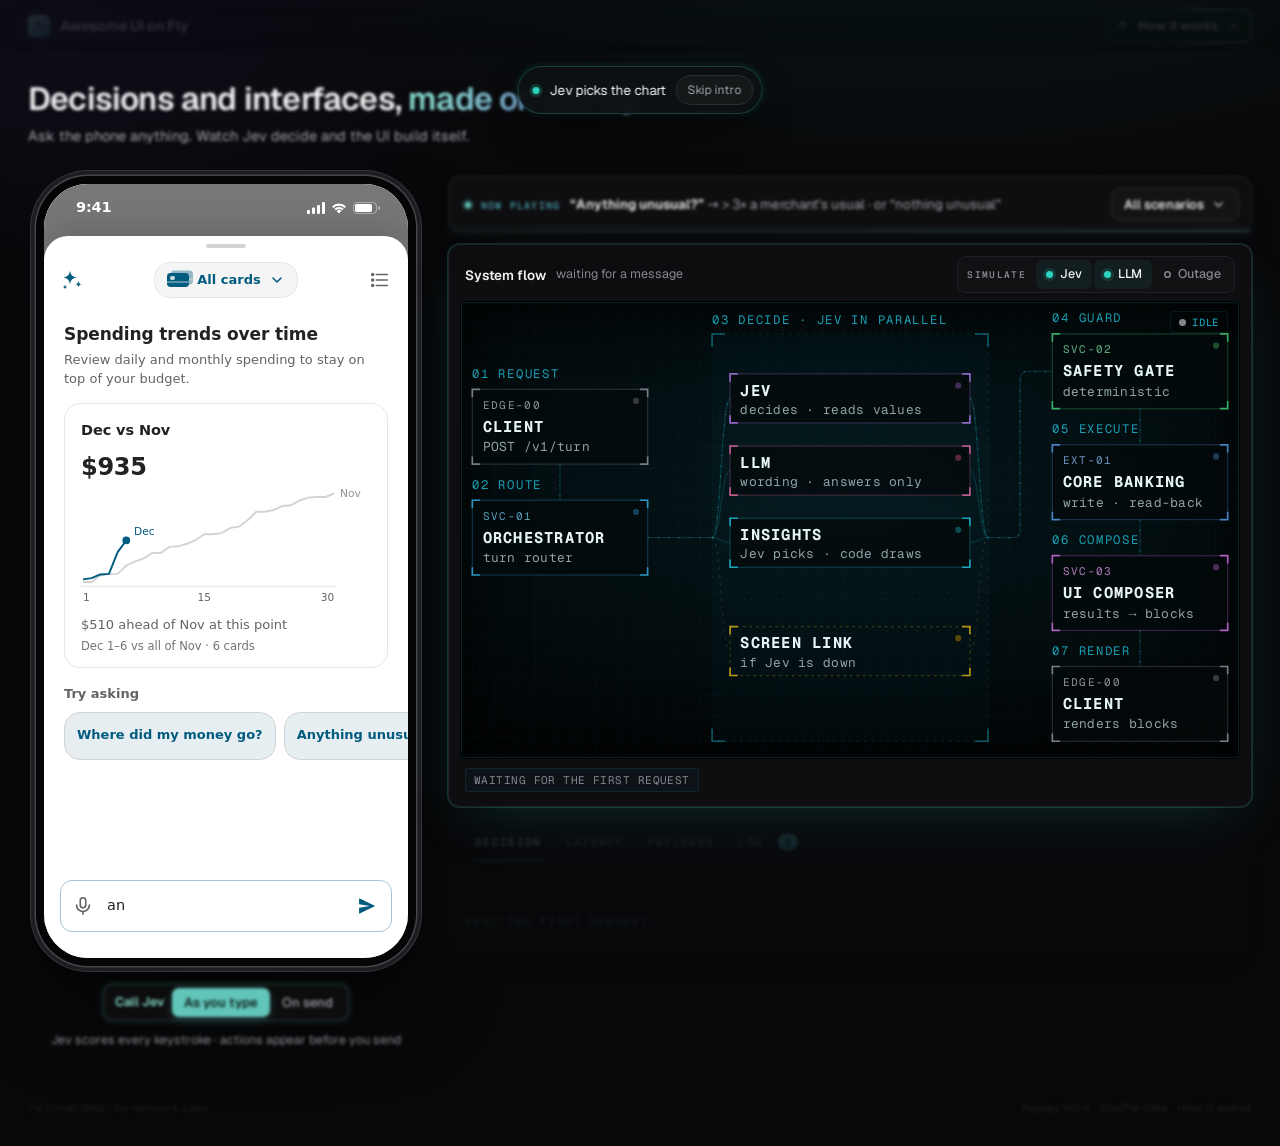
==== commit dab4f5ef: "Update demo architecture and preview metadata" ====
--- a/index.html
+++ b/index.html
@@ -13,22 +13,22 @@
   <meta property="og:type" content="website">
   <!-- Share preview. Once the site is live, change og-image.png below to its FULL address,
        e.g. https://<you>.github.io/<repo>/og-image.png — LinkedIn and Facebook need an absolute URL. -->
-  <meta property="og:image" content="og-image.png">
+  <meta property="og:image" content="https://rahulm38.github.io/Awesome-UI-on-fly/og-image.png">
   <meta property="og:image:width" content="1200">
   <meta property="og:image:height" content="630">
   <meta property="og:image:alt" content="Awesome UI on Fly — a phone drawing a spending chart on the fly, beside a live HUD of the Jev, LLM and insights calls.">
   <meta name="twitter:card" content="summary_large_image">
   <meta name="twitter:title" content="Awesome UI on Fly">
   <meta name="twitter:description" content="Decisions and interfaces made on the fly — every model call, score and timing shown live.">
-  <meta name="twitter:image" content="og-image.png">
+  <meta name="twitter:image" content="https://rahulm38.github.io/Awesome-UI-on-fly/og-image.png">
   <link rel="preload" href="fonts/geist.woff2" as="font" type="font/woff2" crossorigin>
-  <link rel="stylesheet" href="site.css?v=81">
-  <link rel="stylesheet" href="phone.css?v=81">
+  <link rel="stylesheet" href="site.css?v=93">
+  <link rel="stylesheet" href="phone.css?v=93">
 </head>
 <body>
   <header class="top">
     <a class="brand" href="#"><span class="mark"><svg viewBox="0 0 24 24"><use href="#i-sparkle"/></svg></span><b>Awesome UI on Fly</b></a>
-    <nav class="top-nav"><a class="btn sm" href="architecture.html">How it works</a></nav>
+    <nav class="top-nav"><a class="hiw" href="architecture.html"><span class="hiw-in"><svg class="ico" width="14" height="14" viewBox="0 0 24 24" fill="none" stroke="currentColor" stroke-width="1.75" stroke-linecap="round" stroke-linejoin="round" aria-hidden="true"><path d="M10 2.5c.5 4.4 2.6 6.5 7 7-4.4.5-6.5 2.6-7 7-.5-4.4-2.6-6.5-7-7 4.4-.5 6.5-2.6 7-7z"/></svg>How it works<svg class="ico hiw-arrow" width="14" height="14" viewBox="0 0 24 24" fill="none" stroke="currentColor" stroke-width="1.75" stroke-linecap="round" stroke-linejoin="round" aria-hidden="true"><path d="M5 12h14"/><path d="m12 5 7 7-7 7"/></svg></span></a></nav>
   </header>
 
   <section class="hero">
@@ -90,8 +90,8 @@
       </div>
 
       <div class="panel" id="flow-panel">
-        <div class="ph"><h2>System flow</h2><small id="trace-label">waiting for a message</small><div class="r"><span class="sim-l" title="Simulation only — no real model is called">Simulate</span><label class="tg" title="Simulation only · turn Jev off and the LLM decides instead; the typing tray goes quiet"><input type="checkbox" data-model="jev" checked aria-label="Simulate Jev up or down"><span></span>Jev</label><label class="tg" title="Simulation only · turn the LLM off and rules extract the values"><input type="checkbox" data-model="llm" checked aria-label="Simulate LLM up or down"><span></span>LLM</label><label class="tg tg-out" title="Simulation only — Jev and the LLM are still called but time out (700 ms / 1.2 s); the rules fallback answers."><input type="checkbox" id="outage" aria-label="Simulate a model outage: Jev and the LLM time out"><span></span>Outage</label><span class="live" id="live"><i></i>idle</span></div></div>
-        <div class="flow-wrap"><svg id="flow" role="img" aria-label="Request pipeline: client, orchestrator, then Jev, LLM and Insights in parallel (rules as fallback), safety gate, core banking, UI composer, back to the client. It animates each live request; the line below describes the current stage."></svg></div>
+        <div class="ph"><h2>System flow</h2><small id="trace-label">waiting for a message</small><div class="r"><div class="sim" role="group" aria-label="Simulate models (nothing real is called)"><span class="sim-l">Simulate</span><label class="chip-tg" title="Jev picks the action and reads its values. Off: nothing decides — the phone says so and links to the right screen; the typing tray goes quiet."><input type="checkbox" data-model="jev" checked aria-label="Jev"><span><i></i>Jev</span></label><label class="chip-tg" title="The LLM only words answers (headlines), never decides. Off: templated wording, same decisions."><input type="checkbox" data-model="llm" checked aria-label="LLM"><span><i></i>LLM</span></label><label class="chip-tg out" title="Jev times out (5.0 s + one retry, 7.0 s budget) and the phone links to the right screen; the LLM misses its 1.5 s cap and templated words are used."><input type="checkbox" id="outage" aria-label="Model outage"><span><i></i>Outage</span></label></div></div></div>
+        <div class="flow-wrap"><span class="live" id="live"><i></i>idle</span><svg id="flow" role="img" aria-label="Request pipeline: client, orchestrator, then Jev, LLM and Insights in parallel (rules as fallback), safety gate, core banking, UI composer, back to the client. It animates each live request; the line below describes the current stage."></svg></div>
         <div class="flow-say" id="flow-say"><i></i><span></span></div>
         <div class="summary" id="summary"><span>Waiting for the first request</span></div>
       </div>
@@ -118,24 +118,24 @@
     </section>
   </main>
 
-  <footer class="foot"><span>Fictional data · no network calls</span><span><button class="linkish" id="shuffle" type="button" title="Reload with different fictional data">Shuffle data</button> · <a href="architecture.html">How it works</a></span></footer>
+  <footer class="foot"><span>Fictional data · no network calls</span><span><button class="linkish" id="replay-intro" type="button">Replay intro</button> · <button class="linkish" id="shuffle" type="button" title="Reload with different fictional data">Shuffle data</button> · <a href="architecture.html">How it works</a></span></footer>
 
   <svg width="0" height="0" style="position:absolute" aria-hidden="true"><defs>
     <symbol id="i-sparkle" viewBox="0 0 24 24"><path fill="currentColor" d="M10 2.5c.5 4.4 2.6 6.5 7 7-4.4.5-6.5 2.6-7 7-.5-4.4-2.6-6.5-7-7 4.4-.5 6.5-2.6 7-7zM18.5 13c.25 2 1.2 3 3.2 3.2-2 .25-3 1.2-3.2 3.2-.25-2-1.2-3-3.2-3.2 2-.25 3-1.2 3.2-3.2zM5 16.5c.2 1.5.9 2.2 2.4 2.4-1.5.2-2.2.9-2.4 2.4-.2-1.5-.9-2.2-2.4-2.4 1.5-.2 2.2-.9 2.4-2.4z"/></symbol>
   </defs></svg>
 
-  <script src="js/icons.js?v=81"></script>
-  <script src="js/a11y.js?v=81"></script>
-  <script src="js/flowgraph.js?v=81"></script>
-  <script src="js/data.js?v=81"></script>
-  <script src="js/jev.js?v=81"></script>
-  <script src="js/llm.js?v=81"></script>
-  <script src="js/insights.js?v=81"></script>
-  <script src="js/engine.js?v=81"></script>
-  <script src="js/charts.js?v=81"></script>
-  <script src="js/phone.js?v=81"></script>
-  <script src="js/inspector.js?v=81"></script>
-  <script src="js/correct.js?v=81"></script>
-  <script src="js/main.js?v=81"></script>
+  <script src="js/icons.js?v=93"></script>
+  <script src="js/a11y.js?v=93"></script>
+  <script src="js/flowgraph.js?v=93"></script>
+  <script src="js/data.js?v=93"></script>
+  <script src="js/jev.js?v=93"></script>
+  <script src="js/llm.js?v=93"></script>
+  <script src="js/insights.js?v=93"></script>
+  <script src="js/engine.js?v=93"></script>
+  <script src="js/charts.js?v=93"></script>
+  <script src="js/phone.js?v=93"></script>
+  <script src="js/inspector.js?v=93"></script>
+  <script src="js/correct.js?v=93"></script>
+  <script src="js/main.js?v=93"></script>
 </body>
 </html>
--- a/site.css
+++ b/site.css
@@ -90,18 +90,6 @@
 .scen-tabs button.on { color: var(--text); border-bottom-color: var(--accent); }
 .scen-tabs button span { font-size: 12px; color: var(--text-3); margin-left: 6px; font-variant-numeric: tabular-nums; }
 .scen { padding: 10px 16px 14px; }
-.scen-intro { margin: 0 0 10px; font-size: 12.5px; color: var(--text-3); }
-.scen-cols { display: grid; grid-template-columns: repeat(auto-fit, minmax(260px, 1fr)); gap: 14px 24px; }
-.scen-col > small { display: block; font: 600 10px var(--mono); letter-spacing: .12em; text-transform: uppercase; color: var(--hud-dim); padding: 0 10px 4px; }
-.sc-card { display: flex; align-items: center; justify-content: space-between; gap: 10px; width: 100%; min-height: 32px; padding: 5px 10px; border: 0; border-radius: 6px; background: none;
-  color: var(--text-2); font-size: 13px; text-align: left; transition: background .15s, color .15s; position: relative; }
-.sc-card span { line-height: 1.35; }
-.sc-card em { flex: none; font-style: normal; font-size: 11px; color: var(--text-3); border: 1px solid var(--border-2); border-radius: 4px; padding: 0 6px; line-height: 18px; }
-.sc-card:hover { background: #ffffff0a; color: var(--text); }
-.sc-card.on { background: #2dd4bf14; color: var(--text); }
-.sc-card.on::before { content: ""; position: absolute; left: 0; top: 8px; bottom: 8px; width: 2px; border-radius: 2px; background: var(--accent); }
-.sc-card.on em { color: var(--accent-2); border-color: #2dd4bf55; }
-.scen.playing .sc-card:not(.on) { opacity: .45; pointer-events: none; }
 @keyframes rise { from { opacity: 0; transform: translateY(6px); } }
 .narrate { display: flex; gap: 10px; align-items: flex-start; margin: 0; padding: 12px 20px 14px; border-top: 1px solid var(--border); color: var(--text-2); font-size: 13.5px; line-height: 1.5; }
 .narrate::before { content: ""; flex: none; width: 6px; height: 6px; border-radius: 50%; background: var(--accent); margin-top: 7px; }
@@ -250,9 +238,6 @@
 
 
 .under { display: flex; flex-direction: column; align-items: center; gap: 4px; margin-top: 18px; }
-.ph .r .tg { font-size: 12.5px; margin-right: 4px; }
-.ph .r .tg input:checked + span { background: #0c3a35; box-shadow: inset 0 0 0 1px #1f6f66; }
-.ph .r .tg input:checked + span::after { background: var(--accent); }
 
 .points { list-style: none; display: flex; flex-wrap: wrap; gap: 6px; margin: 12px 0 0; padding: 0; }
 .points li { font-size: 13px; color: var(--text-2); background: #ffffff06; border: 1px solid var(--border); border-radius: 6px; padding: 4px 10px; }
@@ -370,16 +355,10 @@
 .scen-tabs button b { font-weight: 600; font-size: 13.5px; display: inline-flex; gap: 6px; align-items: baseline; }
 .scen-tabs button small { font-size: 11px; font-weight: 400; color: var(--text-3); white-space: nowrap; }
 .scen-tabs button.on small { color: var(--text-2); }
-.scen-intro { display: none; }
-.sc-card.tapped { outline: 2px solid var(--accent); }
 
 .scen-tabs { display: grid; grid-template-columns: repeat(4, minmax(0, 1fr)); gap: 0; padding: 0 8px; overflow: visible; }
 .scen-tabs button { margin: 0 4px -1px; padding: 10px 6px 11px; min-width: 0; }
 .scen-tabs button small { white-space: normal; line-height: 1.35; }
-.sc-card.story { align-items: flex-start; }
-.sc-card.story span { display: flex; flex-direction: column; gap: 2px; }
-.sc-card.story span i { font-style: normal; font-size: 11.5px; color: var(--text-3); }
-.sc-card.story em { margin-top: 2px; }
 @media (max-width: 760px) { .scen-tabs { grid-template-columns: repeat(2, minmax(0, 1fr)); } }
 
 /* live narration under the flow */
@@ -394,7 +373,7 @@
 /* ── accessibility ───────────────────────────────────────────────────── */
 .sr-only { position: absolute; width: 1px; height: 1px; padding: 0; margin: -1px; overflow: hidden; clip: rect(0 0 0 0); white-space: nowrap; border: 0; }
 /* focus rings drawn inside elements that sit in clipping containers */
-.tabbar button:focus-visible, .scen-tabs button:focus-visible, .sc-card:focus-visible, .mini-tabs button:focus-visible, .seg button:focus-visible, .wf-row:focus-visible { outline-offset: -2px; }
+.tabbar button:focus-visible, .scen-tabs button:focus-visible, .mini-tabs button:focus-visible, .seg button:focus-visible, .wf-row:focus-visible { outline-offset: -2px; }
 .linkish { border: 0; background: none; padding: 0; font: inherit; color: var(--text-2); cursor: pointer; }
 .linkish:hover { color: var(--text); }
 
@@ -412,7 +391,6 @@
   .live { min-width: 0; overflow: hidden; text-overflow: ellipsis; }
 }
 
-.sim-l { font: 600 10px var(--mono); letter-spacing: .12em; text-transform: uppercase; color: var(--text-3); border: 1px dashed var(--border-2); border-radius: 3px; padding: 2px 6px; cursor: help; }
 
 /* scenario finished → a clear next step */
 .narrate.finished { animation: done-in .45s var(--ease) both; flex-wrap: wrap; row-gap: 8px; }
@@ -435,19 +413,10 @@
 @media (max-width: 560px) { .np-acts { width: 100%; margin-left: 0; } .np-acts .btn { flex: 1; justify-content: center; } }
 
 /* simulation controls: one place; outage shows on the model switches it affects */
-.ph .r .tg-out input:checked + span, body.sim-outage .ph .r .tg:not(.tg-out) input:checked + span { background: #3a2a0c; box-shadow: inset 0 0 0 1px #7a5714; }
-.ph .r .tg-out input:checked + span::after, body.sim-outage .ph .r .tg:not(.tg-out) input:checked + span::after { background: var(--warn); }
-body.sim-outage .ph .r .tg:not(.tg-out) { color: var(--warn); }
 body.sim-outage #flow .node.switchable:not(.off) rect.bg { stroke: var(--warn); stroke-dasharray: 3 3; }
 body.sim-outage #flow .node.switchable:not(.off) .s { fill: var(--warn); }
 
 /* fallback classifier: which patterns fired */
-.rules-view { margin-top: 8px; border: 1px dashed #facc1555; border-radius: 4px; background: #facc1506; padding: 8px 10px; font-family: var(--mono); }
-.rv-h { font-size: 10px; letter-spacing: .12em; text-transform: uppercase; color: #fde047cc; margin-bottom: 6px; }
-.rv-row { display: grid; grid-template-columns: 140px 1fr 56px; gap: 10px; align-items: baseline; font-size: 11.5px; color: #9fb3b8; padding: 4px 0; border-bottom: 1px dashed #ffffff0d; }
-.rv-row b { color: #e6f6f8; font-weight: 600; } .rv-row em { font-style: normal; text-align: right; color: #fde047; }
-.rv-row.win b { color: #4ade80; } .rv-row.win em { color: #4ade80; }
-.rv-note { margin-top: 6px; font-size: 10.5px; color: #6b8187; }
 @media (max-width: 760px) { .rv-row { grid-template-columns: 1fr 50px; } .rv-row span { grid-column: 1 / -1; order: 3; } }
 
 /* narration only while something is happening */
@@ -469,13 +438,10 @@
   .btn, .btn.sm { min-height: 36px; }
   .brand { min-height: 36px; }
   .seg button { min-height: 36px; }
-  .sc-card { min-height: 40px; }
   .tabbar button { min-height: 40px; }
   .mini-tabs button { min-height: 36px; padding: 0 12px; }
   .ph .r { flex-wrap: wrap; row-gap: 4px; }
-  .ph .r .tg { min-height: 36px; }
-  .ph .r .live { margin-left: auto; overflow: visible; }
-  .foot { flex-direction: column; gap: 4px; align-items: flex-start; }
+    .foot { flex-direction: column; gap: 4px; align-items: flex-start; }
   .foot > span:last-child { display: flex; flex-wrap: wrap; align-items: center; column-gap: 6px; }
   .foot a, .foot .linkish { display: inline-flex; align-items: center; min-height: 36px; }
   .wf-axis span:nth-child(2) { font-size: 9.5px; }
@@ -554,7 +520,7 @@
   .pv-prev { height: 164px; }
   .pv-chips { flex-wrap: nowrap; overflow-x: auto; margin: 0 -16px 12px; padding: 0 16px; scrollbar-width: none; }
   .pv-chips::-webkit-scrollbar { display: none; }
-  .pv-chips button { flex: none; }
+  .pv-chips button { flex: none; min-height: 36px; }
 }
 @media (prefers-reduced-motion: reduce) { .pv-card { animation: none; transition: none; } }
 
@@ -580,3 +546,236 @@
   .tscroll td:first-child { font-size: 14px; margin-bottom: 4px; }
   .tscroll td:not(:first-child)[data-label]::before { content: attr(data-label); display: block; font: 600 9.5px var(--mono); letter-spacing: .12em; text-transform: uppercase; color: var(--hud-dim); margin-top: 6px; }
 }
+
+/* ── first-visit intro: spotlight on the phone and the system flow ───── */
+.hero, .top, .foot, .under, #try, #inspect-panel { transition: opacity .5s var(--ease), filter .5s var(--ease); }
+body.intro .hero, body.intro .top, body.intro .foot, body.intro .under, body.intro #try, body.intro #inspect-panel { opacity: .14; filter: blur(1.5px) saturate(.6); }
+body.intro #flow-panel { box-shadow: 0 0 0 1px #2dd4bf33, 0 20px 60px -20px #2dd4bf30; }
+.intro-cap { position: fixed; z-index: 80; left: 50%; top: 66px; transform: translateX(-50%); display: flex; align-items: center; gap: 10px; max-width: calc(100vw - 32px);
+  padding: 8px 8px 8px 14px; border-radius: 99px; background: #0e1114f2; border: 1px solid #2dd4bf40; box-shadow: 0 16px 40px -12px #000, 0 0 0 4px #2dd4bf0c; backdrop-filter: blur(8px);
+  font-size: 13.5px; color: var(--text); animation: cap-in .4s var(--ease) both; }
+.intro-cap i { flex: none; width: 7px; height: 7px; border-radius: 50%; background: var(--accent); box-shadow: 0 0 0 3px #2dd4bf33; animation: breathe-dot 1.2s infinite; }
+.intro-cap span { min-width: 0; overflow: hidden; text-overflow: ellipsis; white-space: nowrap; }
+.intro-cap button { flex: none; border: 1px solid var(--border-2); background: #ffffff08; color: var(--text-2); border-radius: 99px; padding: 5px 11px; font-size: 12px; }
+.intro-cap button:hover { color: var(--text); background: #ffffff12; }
+.intro-cap.out { opacity: 0; transform: translate(-50%, -8px); transition: opacity .25s, transform .25s; }
+@keyframes cap-in { from { opacity: 0; transform: translate(-50%, -10px); } }
+#try.handoff { box-shadow: 0 0 0 1px #2dd4bf66, 0 0 0 5px #2dd4bf14; transition: box-shadow .4s; }
+@media (max-width: 560px) { .intro-cap { top: 60px; font-size: 12.5px; } }
+@media (prefers-reduced-motion: reduce) { .intro-cap { animation: none; } }
+
+/* ── simulate: one group of on/off chips ─────────────────────────────── */
+.sim { display: inline-flex; align-items: center; gap: 2px; padding: 3px; border: 1px solid var(--border); border-radius: 9px; background: #ffffff04; }
+.sim-l { font: 600 9.5px var(--mono); letter-spacing: .14em; text-transform: uppercase; color: var(--text-3); padding: 0 8px 0 6px; }
+.chip-tg { position: relative; cursor: pointer; user-select: none; }
+.chip-tg input { position: absolute; opacity: 0; pointer-events: none; }
+.chip-tg span { display: inline-flex; align-items: center; gap: 7px; padding: 5px 10px; border-radius: 6px; font-size: 12.5px; font-weight: 500; color: var(--text-3); transition: background .2s, color .2s; }
+.chip-tg span i { width: 7px; height: 7px; border-radius: 50%; box-shadow: inset 0 0 0 1.5px var(--text-3); transition: .2s; }
+.chip-tg:hover span { color: var(--text-2); background: #ffffff08; }
+.chip-tg input:checked + span { color: var(--text); background: #2dd4bf12; }
+.chip-tg input:checked + span i { background: var(--accent); box-shadow: 0 0 0 3px #2dd4bf26; }
+.chip-tg input:not(:checked) + span { text-decoration: line-through; text-decoration-color: #ffffff40; }
+.chip-tg.out input:not(:checked) + span { text-decoration: none; }
+.chip-tg.out input:checked + span { color: var(--warn); background: #f59e0b14; }
+.chip-tg.out input:checked + span i { background: var(--warn); box-shadow: 0 0 0 3px #f59e0b26; }
+body.sim-outage .chip-tg:not(.out) input:checked + span { color: var(--warn); background: #f59e0b0c; }
+body.sim-outage .chip-tg:not(.out) input:checked + span i { background: var(--warn); box-shadow: 0 0 0 3px #f59e0b22; }
+.chip-tg input:focus-visible + span { outline: 2px solid var(--accent); outline-offset: 1px; }
+/* status lives in the diagram's corner, like an instrument readout */
+.flow-wrap > .live { position: absolute; z-index: 2; right: 10px; top: 8px; font: 500 10.5px var(--mono); letter-spacing: .06em; text-transform: uppercase; color: var(--hud-dim); background: #020506cc; padding: 3px 8px; border-radius: 4px; border: 1px solid #22d3ee1a; max-width: 60%; overflow: hidden; text-overflow: ellipsis; }
+@media (max-width: 560px) {
+  .ph .r { width: 100%; margin-left: 0; }
+  .sim { width: 100%; justify-content: space-between; }
+  .chip-tg { flex: 1; } .chip-tg span { width: 100%; justify-content: center; min-height: 34px; box-sizing: border-box; }
+  .flow-wrap > .live { position: relative; top: auto; right: auto; display: flex; width: max-content; margin: 8px 8px 0 auto; font-size: 9.5px; }
+}
+
+/* done bar: a strip of what else there is */
+.np-more { flex-basis: 100%; display: grid; grid-template-columns: auto repeat(3, minmax(0, 1fr)) 120px; gap: 8px; align-items: stretch; padding-top: 10px; margin-top: 2px; border-top: 1px dashed var(--border); }
+.np-more > small { writing-mode: vertical-rl; transform: rotate(180deg); align-self: center; font: 600 9.5px var(--mono); letter-spacing: .14em; text-transform: uppercase; color: var(--hud-dim); }
+.pv-card.mini { animation: none; }
+.pv-card.mini .pv-prev { height: 92px; margin: 6px 6px 0; }
+.pv-card.mini .pv-prev.pv-chart .ins { zoom: .56; }
+.pv-card.mini .pv-prev.pv-dec > *, .pv-card.mini .pv-prev.pv-story > * { zoom: .7; }
+.pv-card.mini .pv-meta { padding: 6px 8px 8px; } .pv-card.mini .pv-meta span { font-size: 11.5px; } .pv-card.mini .pv-meta em { display: none; }
+.pv-card.mini .pv-play { width: 24px; height: 24px; right: 10px; top: 10px; } .pv-card.mini .pv-play svg { width: 11px; height: 11px; }
+.np-seeall { display: flex; flex-direction: column; align-items: center; justify-content: center; gap: 2px; border: 1px dashed #2dd4bf55; border-radius: 12px; background: #2dd4bf0a; color: var(--text-2); cursor: pointer; transition: background .2s, border-color .2s; }
+.np-seeall b { font: 600 22px var(--display); color: var(--text); line-height: 1; }
+.np-seeall span { font-size: 11.5px; }
+.np-seeall em { font-style: normal; font-size: 12px; color: var(--accent-2); display: inline-flex; align-items: center; gap: 4px; margin-top: 4px; }
+.np-seeall:hover { background: #2dd4bf16; border-color: #2dd4bf88; }
+@media (max-width: 760px) {
+  .np-more { grid-template-columns: none; display: flex; overflow-x: auto; scrollbar-width: none; margin: 2px -16px 0; padding: 10px 16px 2px; }
+  .np-more::-webkit-scrollbar { display: none; }
+  .np-more > small { display: none; }
+  .np-more > .pv-card { flex: 0 0 150px; } .np-seeall { flex: 0 0 110px; min-height: 130px; }
+}
+
+/* latency on phones: name and time on one line, the bar full width beneath */
+@media (max-width: 560px) {
+  .wf-row { grid-template-columns: minmax(0, 1fr) auto; grid-template-areas: "name ms" "track track"; row-gap: 5px; column-gap: 10px; padding: 7px 8px; }
+  .wf-row .wf-name { grid-area: name; white-space: normal; overflow: visible; }
+  .wf-row .wf-track { grid-area: track; }
+  .wf-row .wf-ms { grid-area: ms; }
+  .wf-axis { grid-template-columns: minmax(0, 1fr); } .wf-axis span:first-child, .wf-axis span:last-child { display: none; }
+}
+
+/* ── architecture page: "Inside a Jev call" (js/jev-explainer.js) ────── */
+.jx { --jx-line: #22d3ee1f; --jx-bg: #020608; --jx-k: #67e8f9; --jx-s: #cfe9ec; --jx-n: #fcd34d; }
+.jx-h { display: flex; align-items: center; gap: 8px; margin: 22px 0 8px; font: 600 10.5px var(--mono); letter-spacing: .14em; text-transform: uppercase; color: var(--hud-dim); }
+.jx-h::before { content: ""; width: 10px; height: 1px; background: var(--accent); box-shadow: 0 0 6px var(--accent); }
+.jx-h:first-child { margin-top: 4px; }
+.jx code { font: 11px/1.5 var(--mono); }
+
+/* three question types */
+.jx-types { display: grid; grid-template-columns: repeat(3, minmax(0, 1fr)); gap: 8px; }
+.jx-card { position: relative; display: flex; flex-direction: column; gap: 8px; min-width: 0; padding: 12px; border: 1px solid var(--jx-line); border-radius: 4px;
+  background: radial-gradient(120% 90% at 50% 30%, #04161a 0%, var(--jx-bg) 75%); box-shadow: inset 0 0 40px #000; }
+.jx-card header { display: flex; flex-direction: column; gap: 1px; }
+.jx-card header b { font: 600 12px var(--mono); letter-spacing: .14em; text-transform: uppercase; color: #e6f6f8; }
+.jx-card header span { font-size: 11.5px; color: var(--text-3); }
+.jx-snip { display: block; padding: 6px 8px; border-left: 2px solid #22d3ee33; background: #ffffff05; color: #9fb3b8 !important; font-size: 10.5px !important; overflow-wrap: anywhere; white-space: normal; }
+.jx-snip i { display: block; font: 600 9px var(--mono); font-style: normal; letter-spacing: .14em; text-transform: uppercase; color: var(--hud-mute); margin-bottom: 1px; }
+.jx-got { border-left-color: var(--accent); color: #d8f3f0 !important; }
+.jx-got span { transition: opacity .3s; }
+.jx-card.swap .jx-got span, .jx-card.swap .jx-query q { opacity: .25; }
+.jx-query { font: 10.5px var(--mono); color: var(--hud-mute); }
+.jx-query q { color: #e6f6f8; transition: opacity .3s; }
+.jx-viz { flex: 1; display: flex; flex-direction: column; justify-content: center; gap: 5px; min-height: 104px; }
+
+/* choice bars (also used in the walkthrough) */
+.jx-brow { display: grid; grid-template-columns: 76px minmax(0, 1fr) 32px; align-items: center; gap: 8px; font: 10px var(--mono); color: var(--text-3); transition: color .3s; }
+.jx-brow span { overflow: hidden; text-overflow: ellipsis; white-space: nowrap; }
+.jx-brow i { position: relative; height: 6px; background: #22d3ee10; border-radius: 1px; overflow: hidden; }
+.jx-brow b, .jx-mini b, .jx-meter b { position: absolute; inset: 0; transform: scaleX(0); transform-origin: left; background: #22d3ee55; transition: transform .8s var(--ease), background .3s; }
+.jx-brow em { font-style: normal; text-align: right; color: var(--text-3); }
+.jx-brow.win { color: #e6f6f8; } .jx-brow.win b { background: var(--accent); box-shadow: 0 0 8px #2dd4bf88; } .jx-brow.win em { color: var(--accent-2); }
+
+/* noul meter */
+.jx-meter { position: relative; padding: 4px 0; }
+.jx-meter i { position: relative; display: block; height: 10px; background: #22d3ee10; border: 1px solid #22d3ee22; border-radius: 2px; overflow: hidden; }
+.jx-meter b { background: linear-gradient(90deg, #0e7490, var(--accent)); }
+.jx-meter u, .jx-mini u { position: absolute; top: 0; bottom: 0; width: 1px; background: #fbbf24; box-shadow: 0 0 4px #fbbf24aa; z-index: 1; }
+.jx-meter u { left: 50%; top: 0; bottom: 0; }
+.jx-mscale, .jx-slabels { display: flex; justify-content: space-between; font: 9.5px var(--mono); color: var(--hud-mute); }
+.jx-mscale span:nth-child(2) { color: #fbbf24; }
+.jx-verdict { display: flex; align-items: center; gap: 8px; margin-top: 4px; min-height: 18px; font: 11px var(--mono); color: var(--text-3); }
+.jx-verdict em { font-style: normal; font-size: 15px; font-weight: 600; color: #e6f6f8; min-width: 36px; }
+.jx-verdict span { display: inline-flex; align-items: center; gap: 4px; }
+.jx-verdict.yes span { color: var(--ok); } .jx-verdict.no span { color: var(--bad); }
+
+/* score scale */
+.jx-scale { position: relative; height: 22px; margin: 0 8px; }
+.jx-scale i { position: absolute; left: 0; right: 0; top: 10px; height: 2px; background: linear-gradient(90deg, #22d3ee33, #22d3ee88); }
+.jx-scale u { position: absolute; top: 6px; width: 10px; height: 10px; margin-left: -5px; border-radius: 50%; border: 1px solid #22d3ee66; background: var(--jx-bg); }
+.jx-scale b { position: absolute; top: 2px; width: 12px; height: 12px; margin-left: -6px; transform: rotate(45deg); background: var(--accent); box-shadow: 0 0 10px var(--accent); transition: left .9s var(--ease), opacity .3s; z-index: 1; }
+.jx-scale b.dim { opacity: .25; }
+.jx-slabels { margin: 0; } .jx-slabels span { transition: color .3s; } .jx-slabels span.on { color: var(--accent-2); }
+
+/* walkthrough */
+.jx-walk { border: 1px solid var(--jx-line); border-radius: 4px; padding: 12px; background: radial-gradient(120% 90% at 50% 20%, #04161a 0%, var(--jx-bg) 70%); box-shadow: inset 0 0 60px #000; }
+.jx-bar { display: flex; align-items: flex-start; gap: 8px; }
+.jx-tabs { flex: 1; display: flex; flex-wrap: wrap; gap: 6px; min-width: 0; }
+.jx-tabs button, .jx-replay { position: relative; overflow: hidden; border: 1px solid #22d3ee2a; background: #22d3ee08; color: var(--text-2); border-radius: 3px; padding: 5px 10px; font: 11.5px var(--mono); min-height: 30px; }
+.jx-tabs button:hover, .jx-replay:hover { color: var(--text); border-color: #22d3ee55; }
+.jx-tabs button.on { color: #e6f6f8; border-color: var(--accent); background: #2dd4bf14; box-shadow: 0 0 0 3px #2dd4bf10; }
+.jx-tabs button i { position: absolute; left: 0; bottom: 0; height: 2px; width: 0; background: var(--accent); box-shadow: 0 0 6px var(--accent); }
+.jx-walk.auto .jx-tabs button.on i { animation: jx-prog 9s linear forwards; }
+.jx.off .jx-tabs button.on i { animation-play-state: paused; }
+@keyframes jx-prog { to { width: 100%; } }
+.jx-replay { flex: none; display: inline-flex; align-items: center; gap: 5px; color: var(--hud-dim); }
+.jx-steps { display: flex; gap: 4px; list-style: none; margin: 10px 0; padding: 0; counter-reset: jx; }
+.jx-steps li { flex: 1; counter-increment: jx; padding: 4px 0 0; border-top: 2px solid #22d3ee18; font: 600 9.5px var(--mono); letter-spacing: .12em; text-transform: uppercase; color: var(--hud-mute); transition: color .3s, border-color .3s; }
+.jx-steps li::before { content: counter(jx) " · "; }
+.jx-steps li.done { border-top-color: #2dd4bf66; color: var(--text-3); }
+.jx-steps li.on { border-top-color: var(--accent); color: var(--accent-2); }
+.jx-grid { display: grid; grid-template-columns: minmax(0, 1.05fr) minmax(0, 1fr); gap: 8px; }
+.jx-col { display: flex; flex-direction: column; gap: 8px; min-width: 0; }
+.jx-pane { min-width: 0; border: 1px solid #22d3ee14; border-radius: 3px; background: #00000059; padding: 8px 10px; }
+.jx-ph { display: flex; align-items: baseline; flex-wrap: wrap; gap: 4px 8px; margin-bottom: 6px; }
+.jx-ph b { font: 600 10px var(--mono); letter-spacing: .14em; text-transform: uppercase; color: var(--hud-dim); }
+.jx-ph small { font: 10px var(--mono); color: var(--hud-mute); }
+.jx-req pre { margin: 0; font: 10.5px/1.55 var(--mono); white-space: pre-wrap; overflow-wrap: anywhere; color: var(--text-3); max-height: 520px; overflow: auto; }
+.jx-req .ln { display: block; padding-left: calc(var(--i) * 12px + 12px); text-indent: -12px; }
+.jx-req .k { color: var(--jx-k); } .jx-req .s { color: var(--jx-s); } .jx-req .n { color: var(--jx-n); } .jx-req .p { color: #5f7a80; } .jx-req .c { color: var(--hud-mute); font-style: italic; }
+.jx-hide { opacity: 0; transform: translateY(3px); }
+.jx-req .ln, .jx-arow, .jx-checks li, .jx-out { transition: opacity .35s var(--ease), transform .35s var(--ease); }
+
+.jx-rows { display: flex; flex-direction: column; gap: 4px; }
+.jx-arow { display: grid; grid-template-columns: minmax(0, 150px) 44px minmax(0, 1fr) auto; align-items: center; gap: 8px; font: 10.5px var(--mono); color: var(--text-3); }
+.jx-arow code { font-size: 10.5px; color: var(--jx-k); overflow: hidden; text-overflow: ellipsis; white-space: nowrap; }
+.jx-arow .t { font-size: 9px; letter-spacing: .1em; text-transform: uppercase; color: var(--hud-mute); }
+.jx-arow > em { font-style: normal; color: var(--text-2); text-align: right; white-space: nowrap; }
+.jx-arow.hi > em { color: var(--accent-2); }
+.jx-mini { position: relative; display: block; height: 5px; background: #22d3ee10; }
+.jx-mini b { background: #22d3ee66; }
+.jx-arow.hi .jx-mini b { background: var(--accent); box-shadow: 0 0 6px #2dd4bf88; }
+.jx-route { grid-template-columns: minmax(0, 150px) 44px minmax(0, 1fr); padding-bottom: 4px; margin-bottom: 2px; border-bottom: 1px dashed #22d3ee18; }
+.jx-route > em { grid-column: 3; }
+.jx-opts { grid-column: 1 / -1; display: flex; flex-direction: column; gap: 3px; padding-left: 12px; }
+.jx-brow.sm { grid-template-columns: 130px minmax(0, 1fr) 32px; font-size: 9.5px; }
+.jx-brow.sm i { height: 4px; }
+
+.jx-checks { list-style: none; margin: 0; padding: 0; display: flex; flex-direction: column; gap: 3px; }
+.jx-checks li { display: grid; grid-template-columns: 16px minmax(0, 1fr) auto; align-items: center; gap: 6px; font: 10.5px var(--mono); color: var(--text-2); padding: 2px 0; }
+.jx-checks b { font-weight: 400; }
+.jx-checks em { font-style: normal; color: var(--text-3); text-align: right; max-width: 220px; }
+.jx-checks .ic { display: grid; place-items: center; width: 16px; height: 16px; border-radius: 3px; border: 1px solid; }
+.jx-checks .yes .ic { color: var(--ok); border-color: #4ade8055; background: #4ade8012; } .jx-checks .yes em { color: #e6f6f8; }
+.jx-checks .no .ic { color: var(--bad); border-color: #f8717155; background: #f8717110; }
+.jx-checks .skip > * { opacity: .45; } .jx-checks .skip .ic { color: var(--text-3); border-color: var(--border-2); }
+
+.jx-out { display: flex; align-items: baseline; flex-wrap: wrap; gap: 4px 12px; margin-top: 8px; padding: 10px 12px; border: 1px solid #22d3ee22; border-left: 2px solid var(--jx-oc, var(--accent)); border-radius: 3px; background: #000000; }
+.jx-out .jx-ph { margin: 0; }
+.jx-out code { font-size: 14px; font-weight: 600; color: var(--jx-oc, var(--accent-2)); overflow-wrap: anywhere; }
+.jx-out small { font: 11px var(--mono); color: var(--text-3); }
+.jx-out.act { --jx-oc: var(--accent); } .jx-out.dym { --jx-oc: var(--warn); } .jx-out.hand { --jx-oc: var(--blue); } .jx-out.oos { --jx-oc: var(--violet); } .jx-out.null { --jx-oc: #94a3b8; }
+
+/* what we configured */
+.jx-cfg { display: grid; grid-template-columns: 1fr 1fr; gap: 8px; }
+.jx-cfg > div { border: 1px solid var(--jx-line); border-radius: 4px; background: var(--jx-bg); padding: 10px 12px; min-width: 0; }
+.jx-cfg h4 { margin: 0 0 6px; font: 600 10px var(--mono); letter-spacing: .14em; text-transform: uppercase; color: var(--accent-2); }
+.jx-cfg ul { list-style: none; margin: 0; padding: 0; }
+.jx-cfg li { display: grid; grid-template-columns: 78px minmax(0, 1fr); gap: 10px; padding: 5px 0; border-top: 1px solid #22d3ee10; font-size: 12.5px; color: var(--text-2); }
+.jx-cfg li:first-child { border-top: 0; }
+.jx-cfg li b { font: 600 10px/1.9 var(--mono); letter-spacing: .1em; text-transform: uppercase; color: var(--hud-dim); }
+
+@media (max-width: 860px) { .jx-types { grid-template-columns: 1fr; } .jx-grid { grid-template-columns: minmax(0, 1fr); } .jx-viz { min-height: 0; } }
+@media (max-width: 560px) {
+  .jx-cfg { grid-template-columns: 1fr; }
+  .jx-walk { padding: 10px; }
+  .jx-bar { flex-direction: column; } .jx-replay { align-self: flex-end; }
+  .jx-tabs button { font-size: 11px; padding: 5px 8px; }
+  .jx-steps li { font-size: 8.5px; letter-spacing: .06em; }
+  .jx-req pre { max-height: 360px; }
+  .jx-arow { grid-template-columns: minmax(0, 1fr) auto; row-gap: 3px; }
+  .jx-arow .t { display: none; }
+  .jx-arow .jx-mini { grid-column: 1 / -1; grid-row: 2; }
+  .jx-route { grid-template-columns: minmax(0, 1fr) auto; } .jx-route > em { grid-column: 2; }
+  .jx-opts { padding-left: 0; }
+  .jx-brow.sm { grid-template-columns: 112px minmax(0, 1fr) 30px; }
+  .jx-checks li { grid-template-columns: 16px minmax(0, 1fr); }
+  .jx-checks em { grid-column: 2; text-align: left; max-width: none; }
+  .jx-cfg li { grid-template-columns: 1fr; gap: 1px; }
+}
+@media (prefers-reduced-motion: reduce) { .jx-hide { opacity: 1; transform: none; } }
+
+.jx-note { margin: -4px 0 10px; font: 11px/1.5 var(--mono); color: var(--hud-dim); }
+
+/* "How it works": the door to the good stuff — a slow comet around the border, a soft glow */
+@property --hiw-a { syntax: '<angle>'; initial-value: 0deg; inherits: false; }
+.hiw { position: relative; display: inline-flex; padding: 1px; border-radius: 10px; text-decoration: none; isolation: isolate;
+  background: conic-gradient(from var(--hiw-a), #2dd4bf00 0deg, #2dd4bf 40deg, #60a5fa 80deg, #a78bfa 120deg, #2dd4bf00 170deg, #2dd4bf00 360deg), #ffffff1a;
+  animation: hiw-spin 4.5s linear infinite; box-shadow: 0 0 0 0 #2dd4bf00; transition: box-shadow .3s; }
+.hiw::after { content: ""; position: absolute; inset: -6px; z-index: -1; border-radius: 14px; background: radial-gradient(60% 80% at 50% 50%, #2dd4bf33, transparent 70%); opacity: .55; animation: hiw-glow 3s ease-in-out infinite; pointer-events: none; }
+.hiw-in { display: inline-flex; align-items: center; gap: 7px; padding: 6px 12px; border-radius: 9px; background: #0c0f12; color: var(--text); font-size: 13px; font-weight: 550; }
+.hiw-in .ico:first-child { color: var(--accent-2); }
+.hiw-arrow { color: var(--text-3); transition: transform .25s var(--ease), color .25s; }
+.hiw:hover { box-shadow: 0 6px 24px -8px #2dd4bf66; }
+.hiw:hover .hiw-in { background: #0f1519; }
+.hiw:hover .hiw-arrow { transform: translateX(3px); color: var(--accent-2); }
+.hiw:focus-visible { outline: 2px solid var(--accent); outline-offset: 3px; }
+@keyframes hiw-spin { to { --hiw-a: 360deg; } }
+@keyframes hiw-glow { 50% { opacity: 1; } }
+@media (max-width: 420px) { .hiw-in .ico:first-child { display: none; } .hiw-in { padding: 6px 10px; } }
+@media (prefers-reduced-motion: reduce) { .hiw, .hiw::after { animation: none; } }
